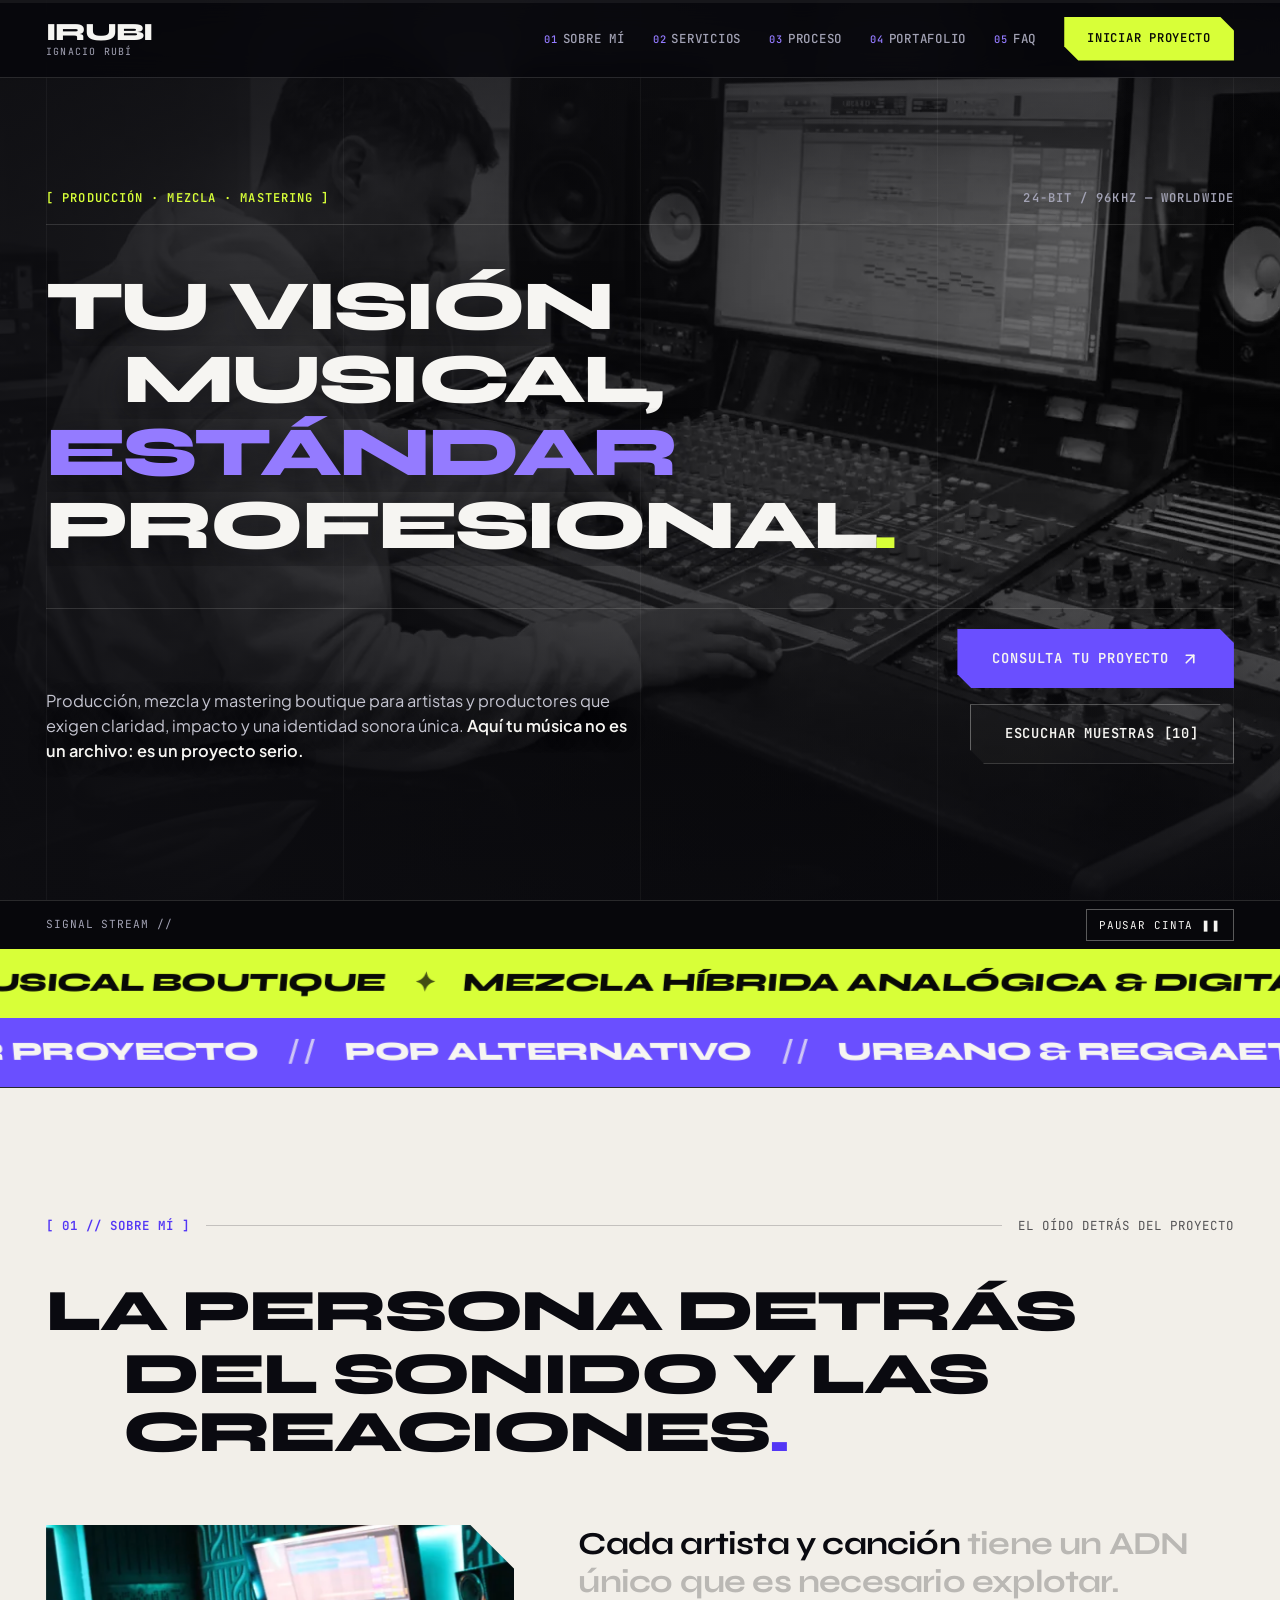
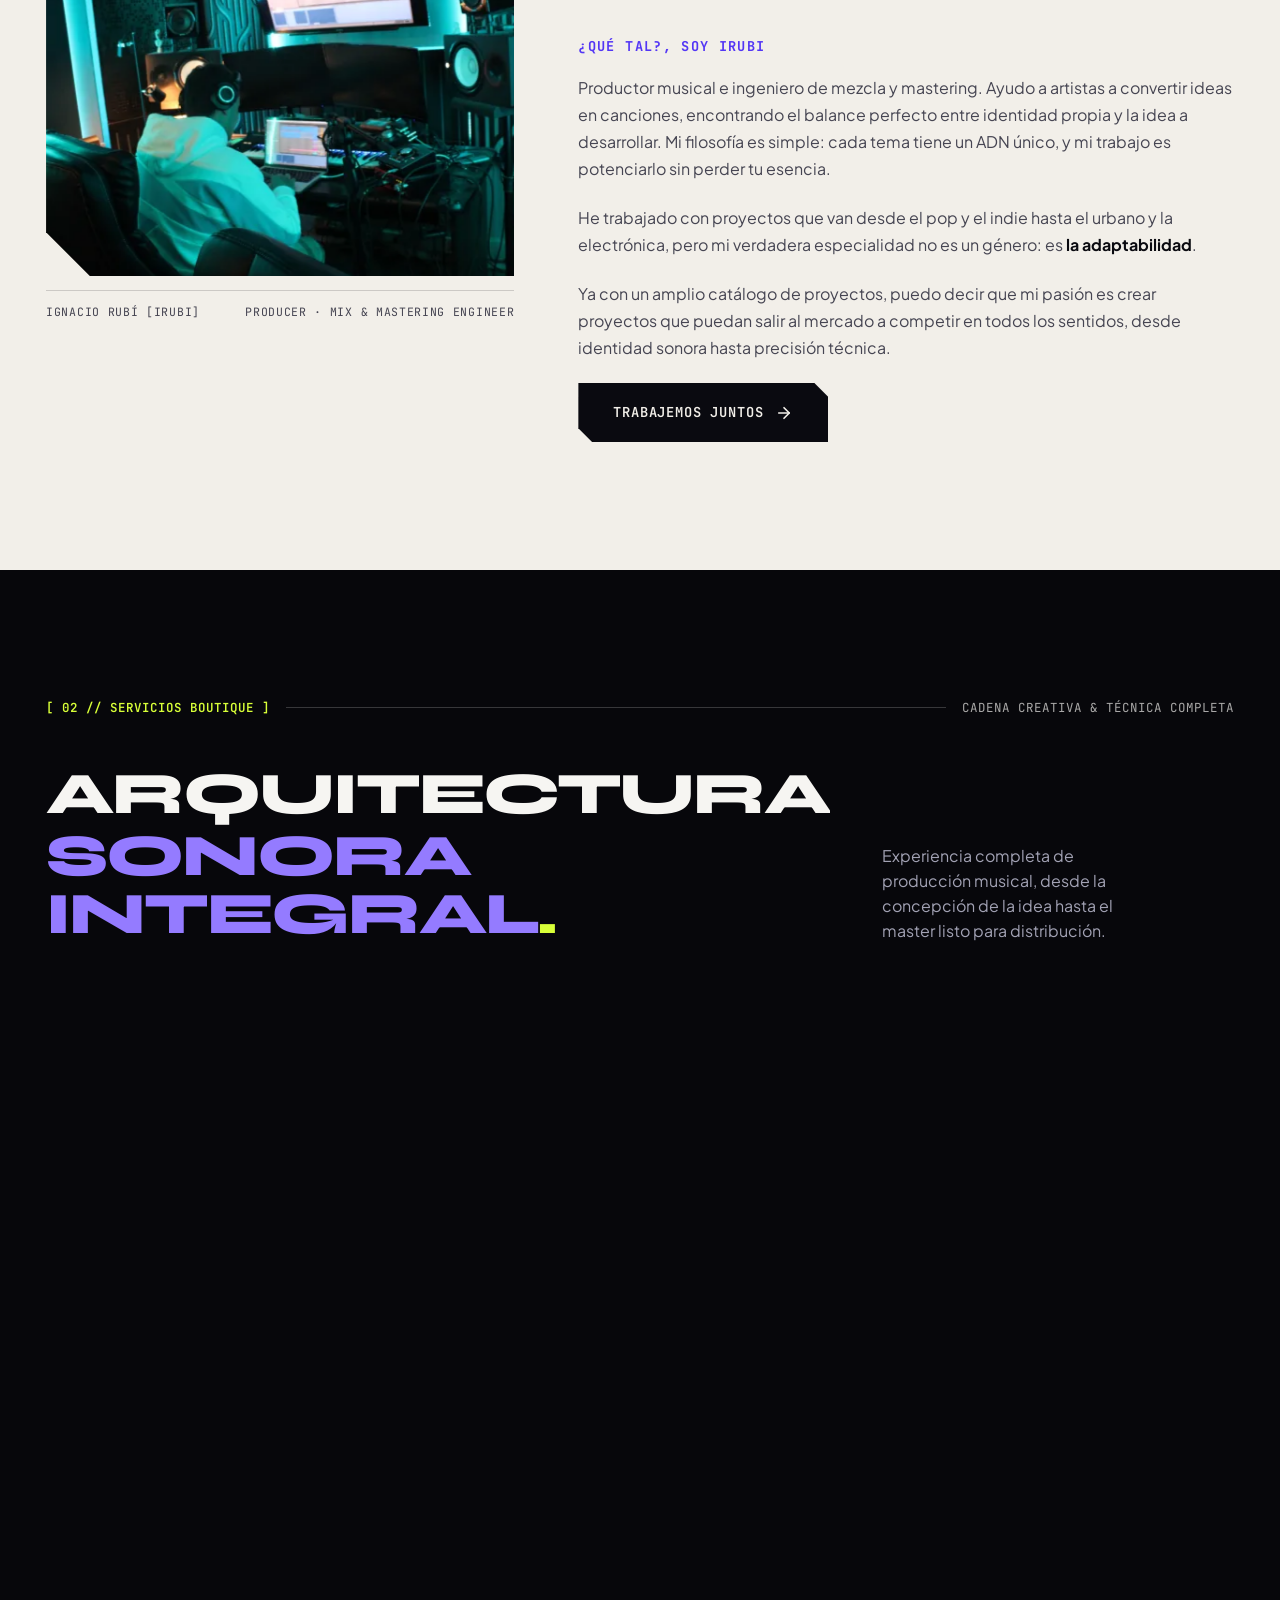
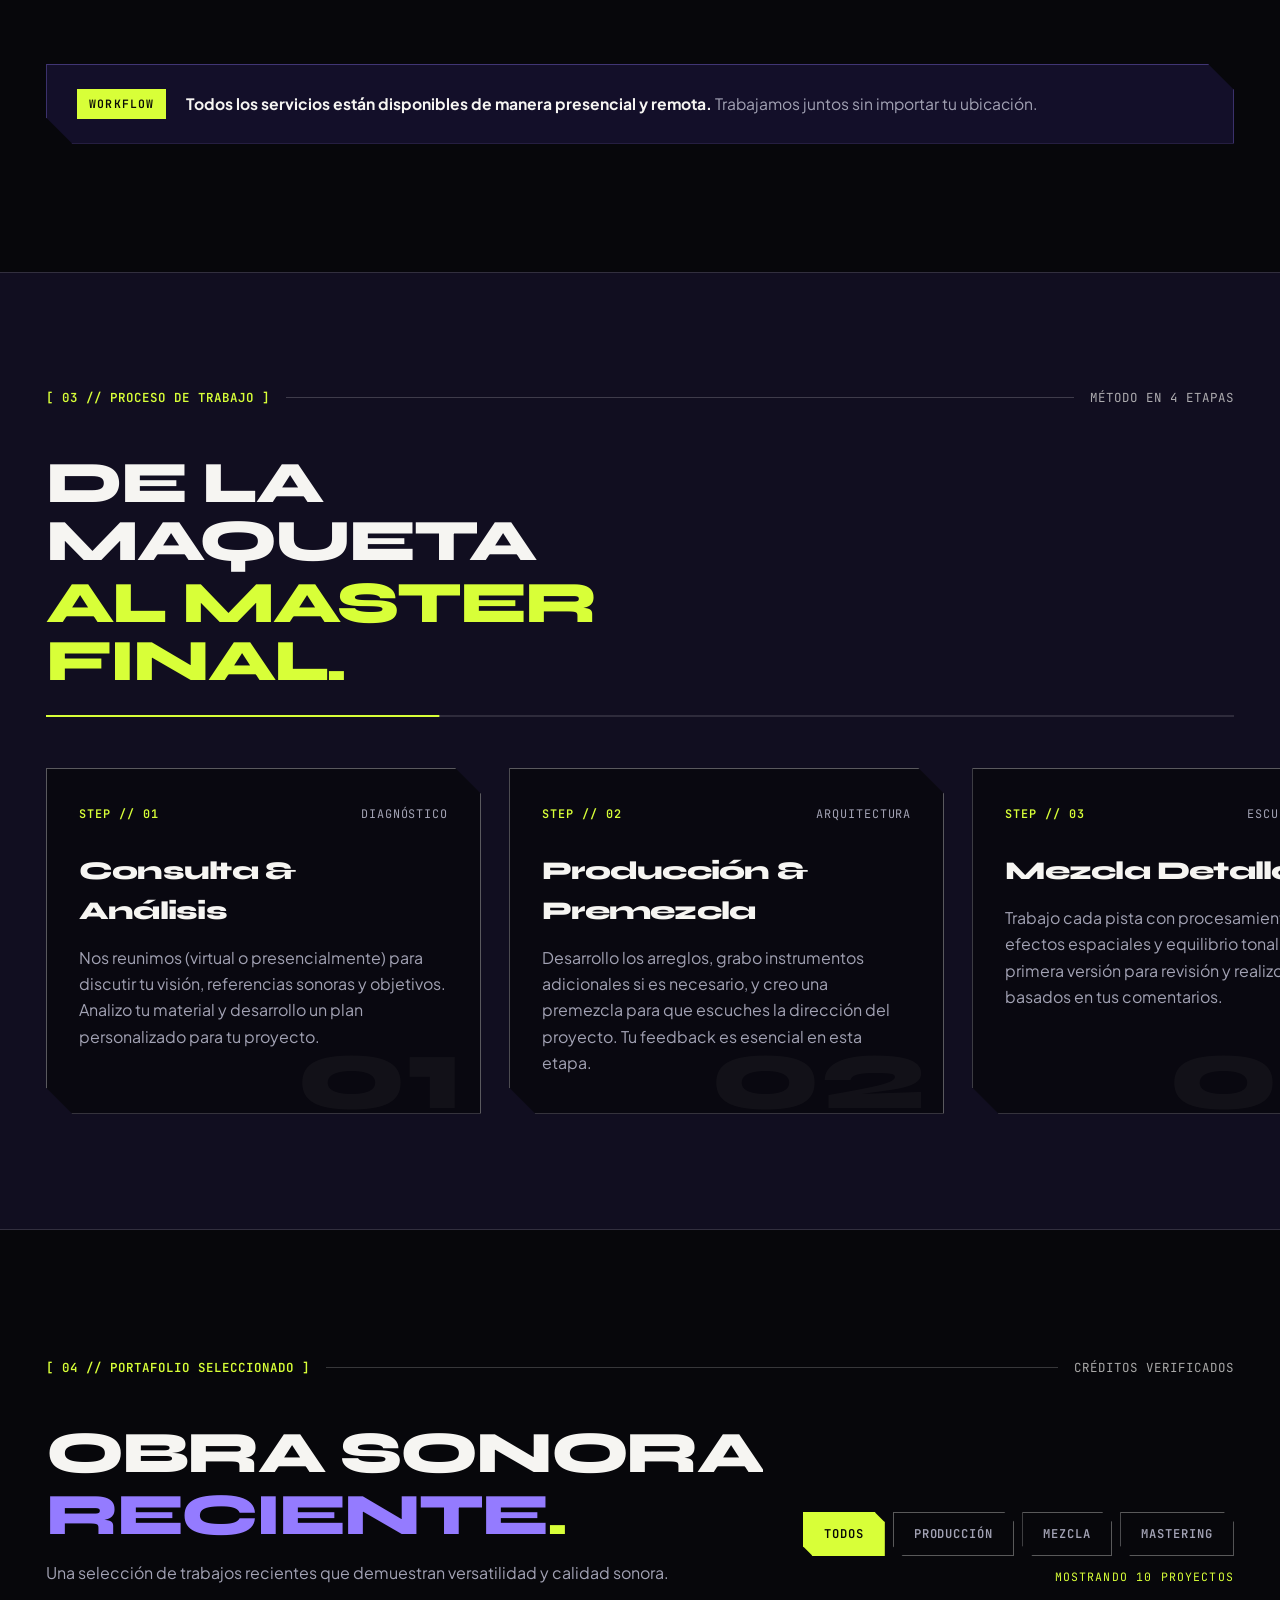
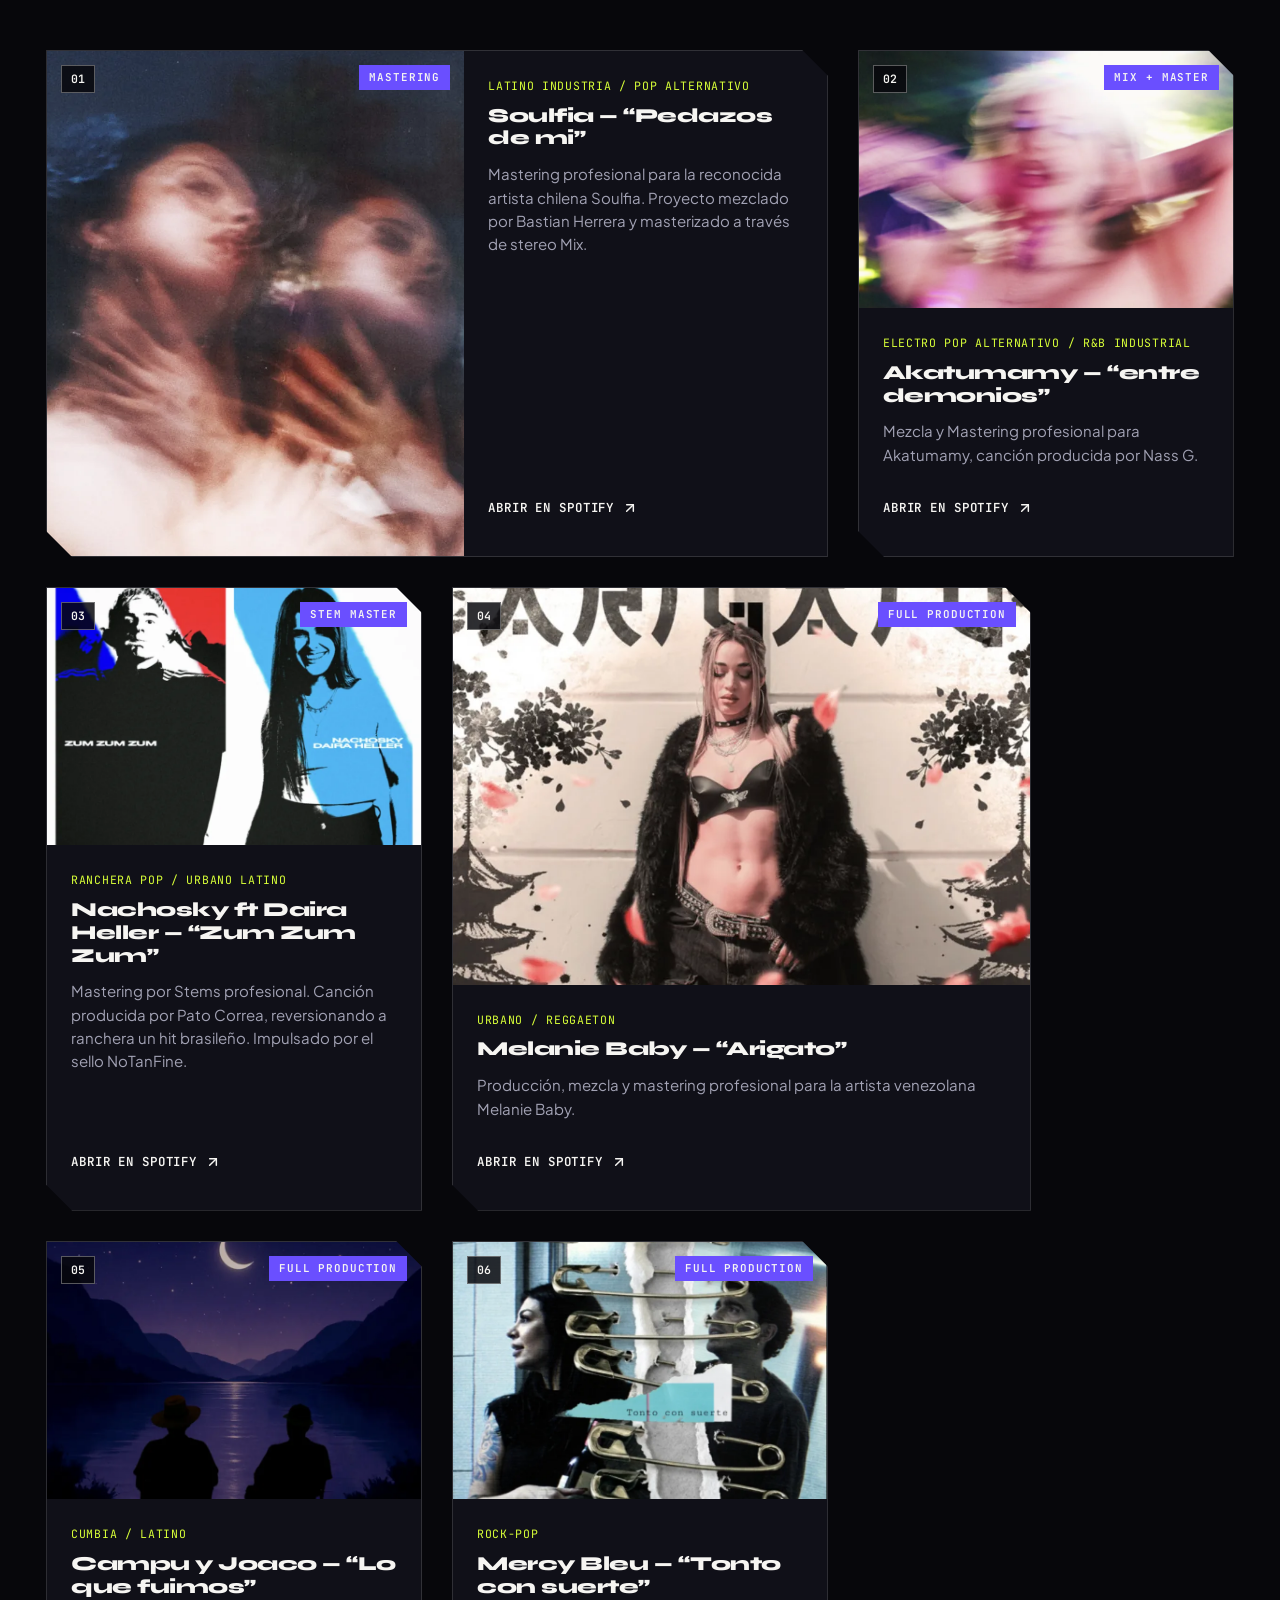
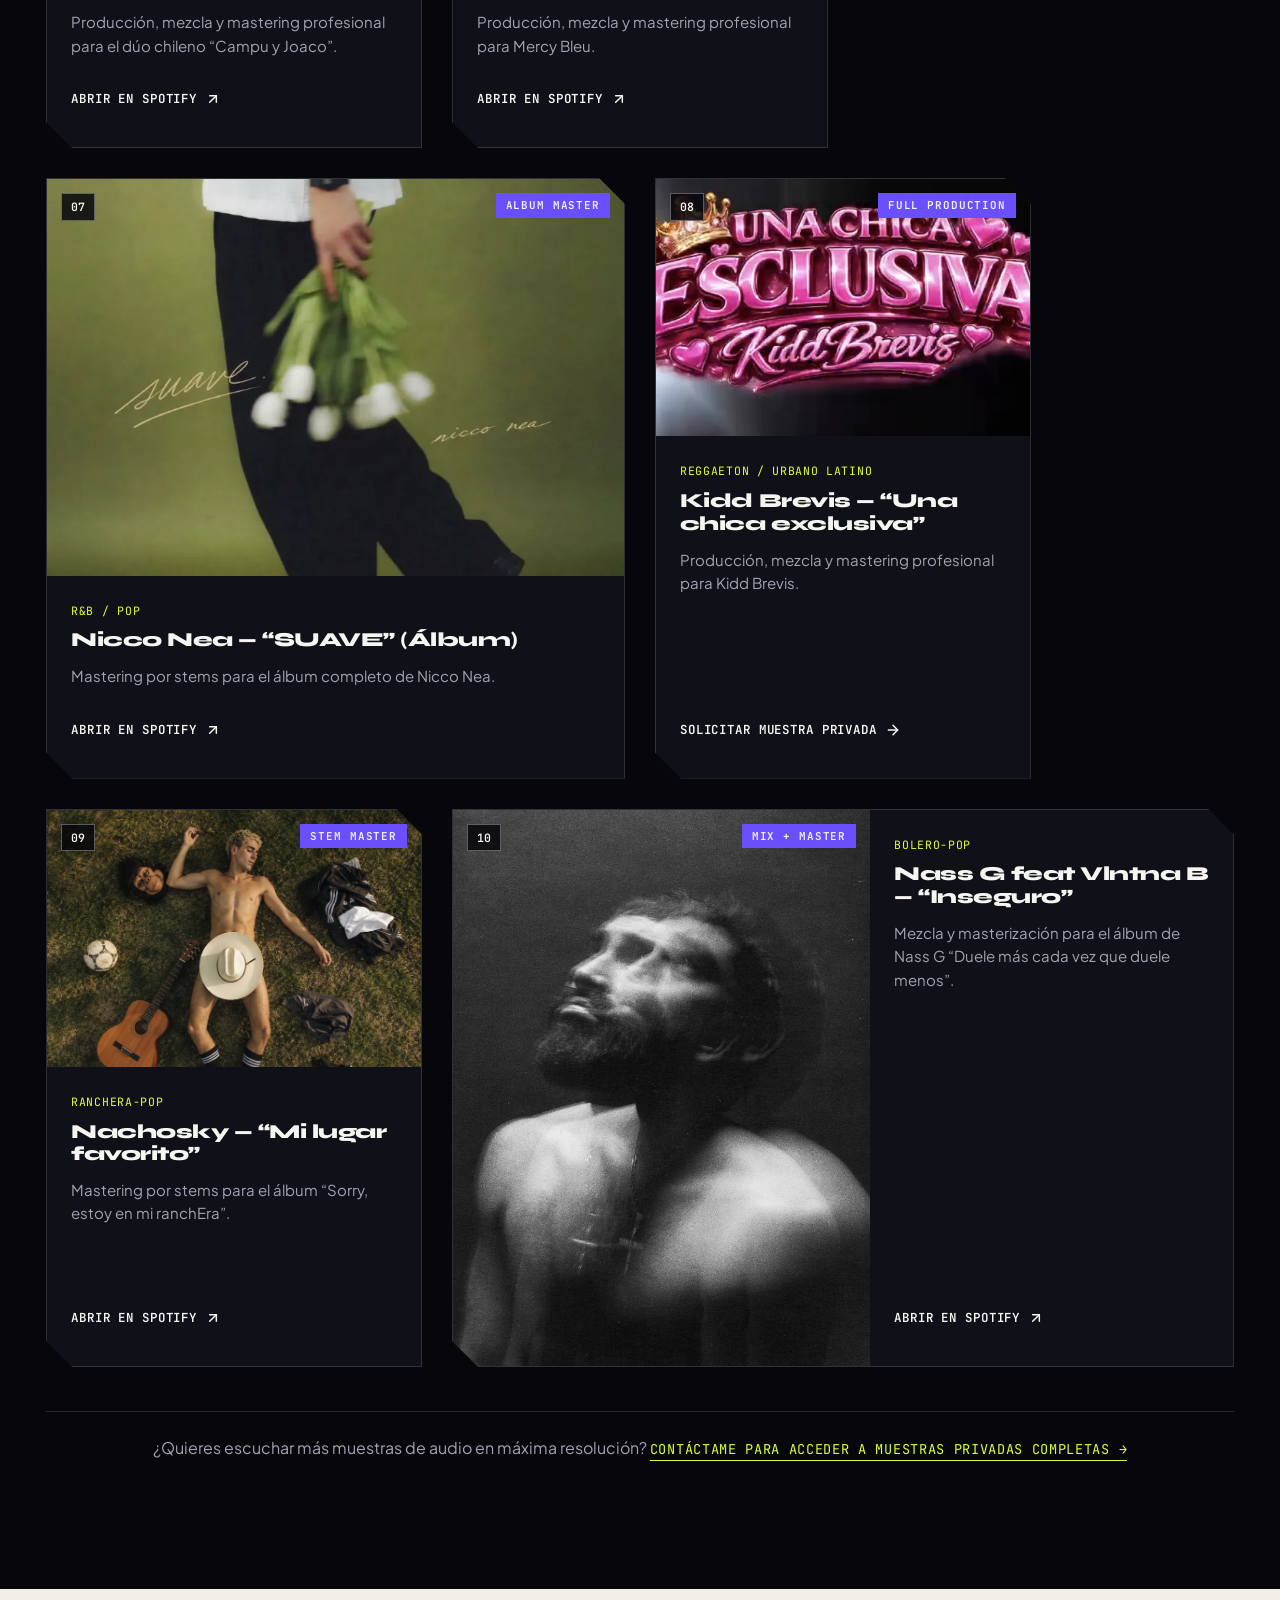
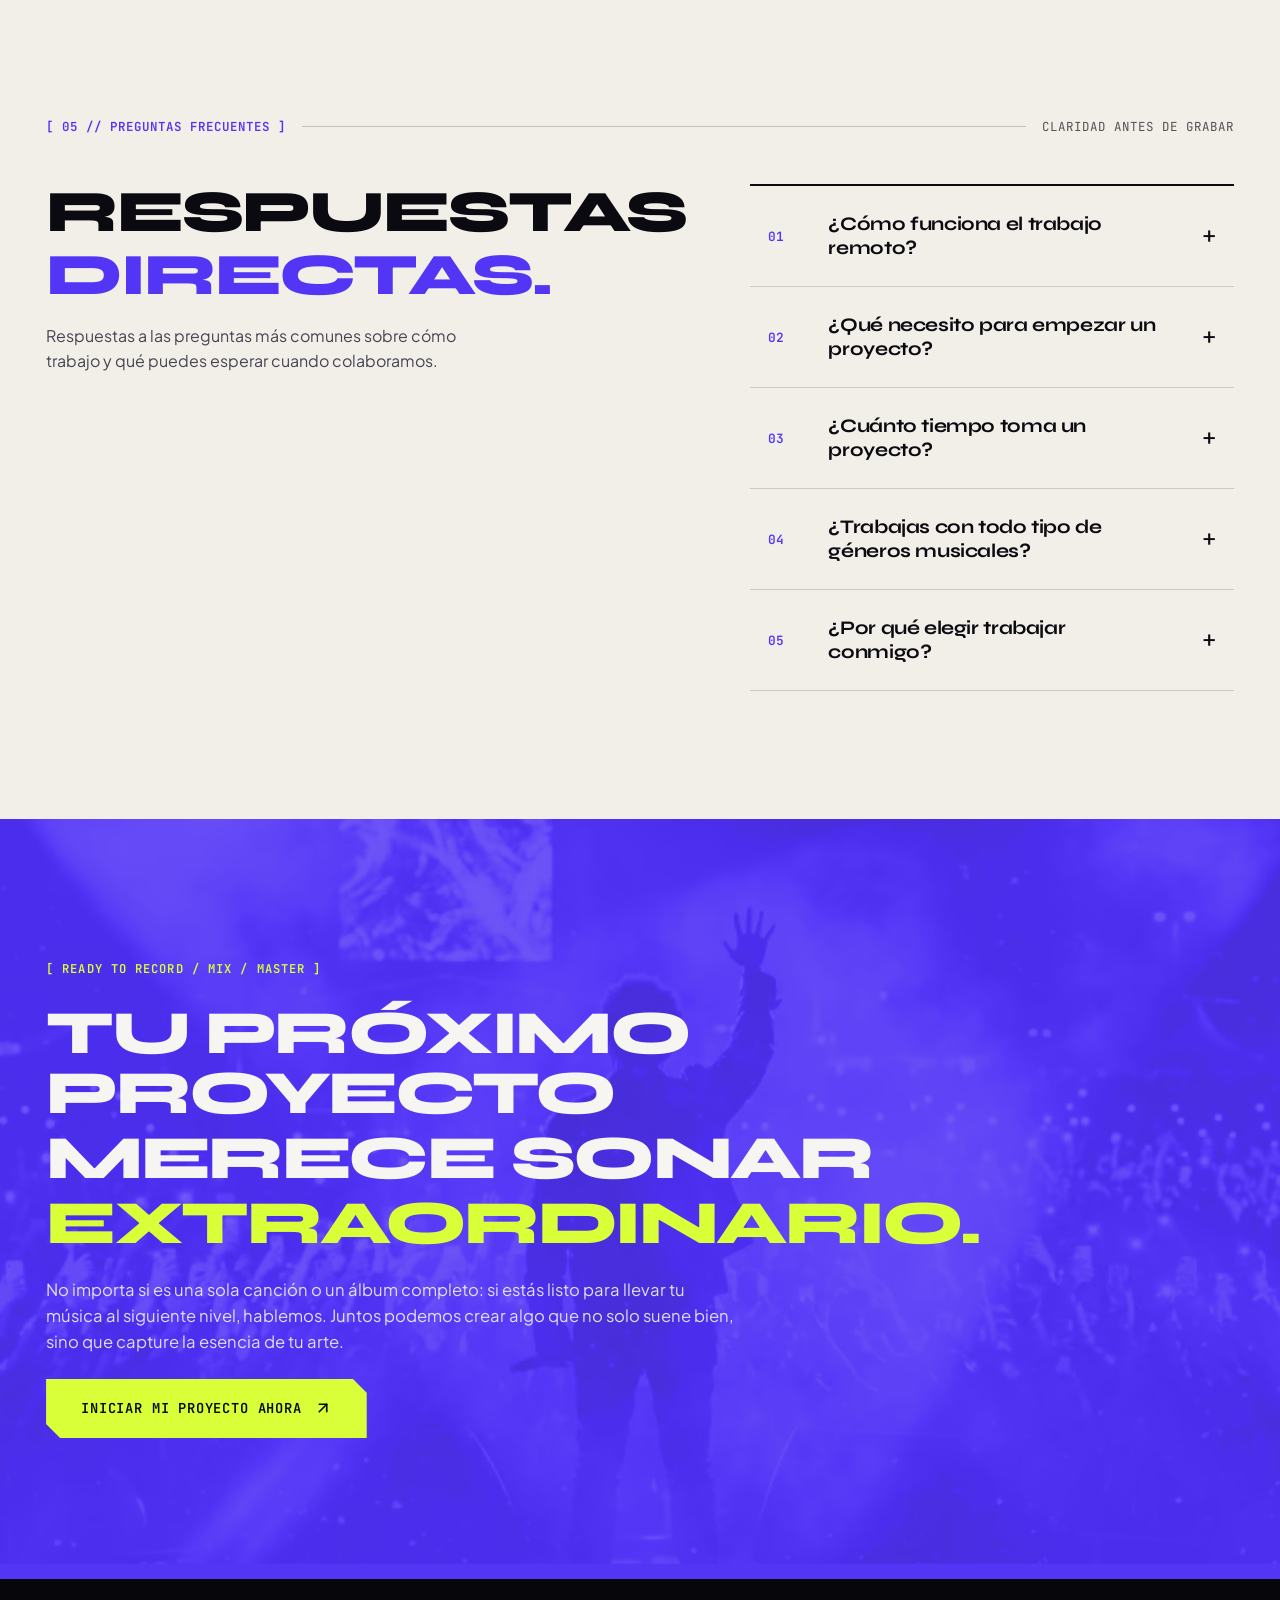
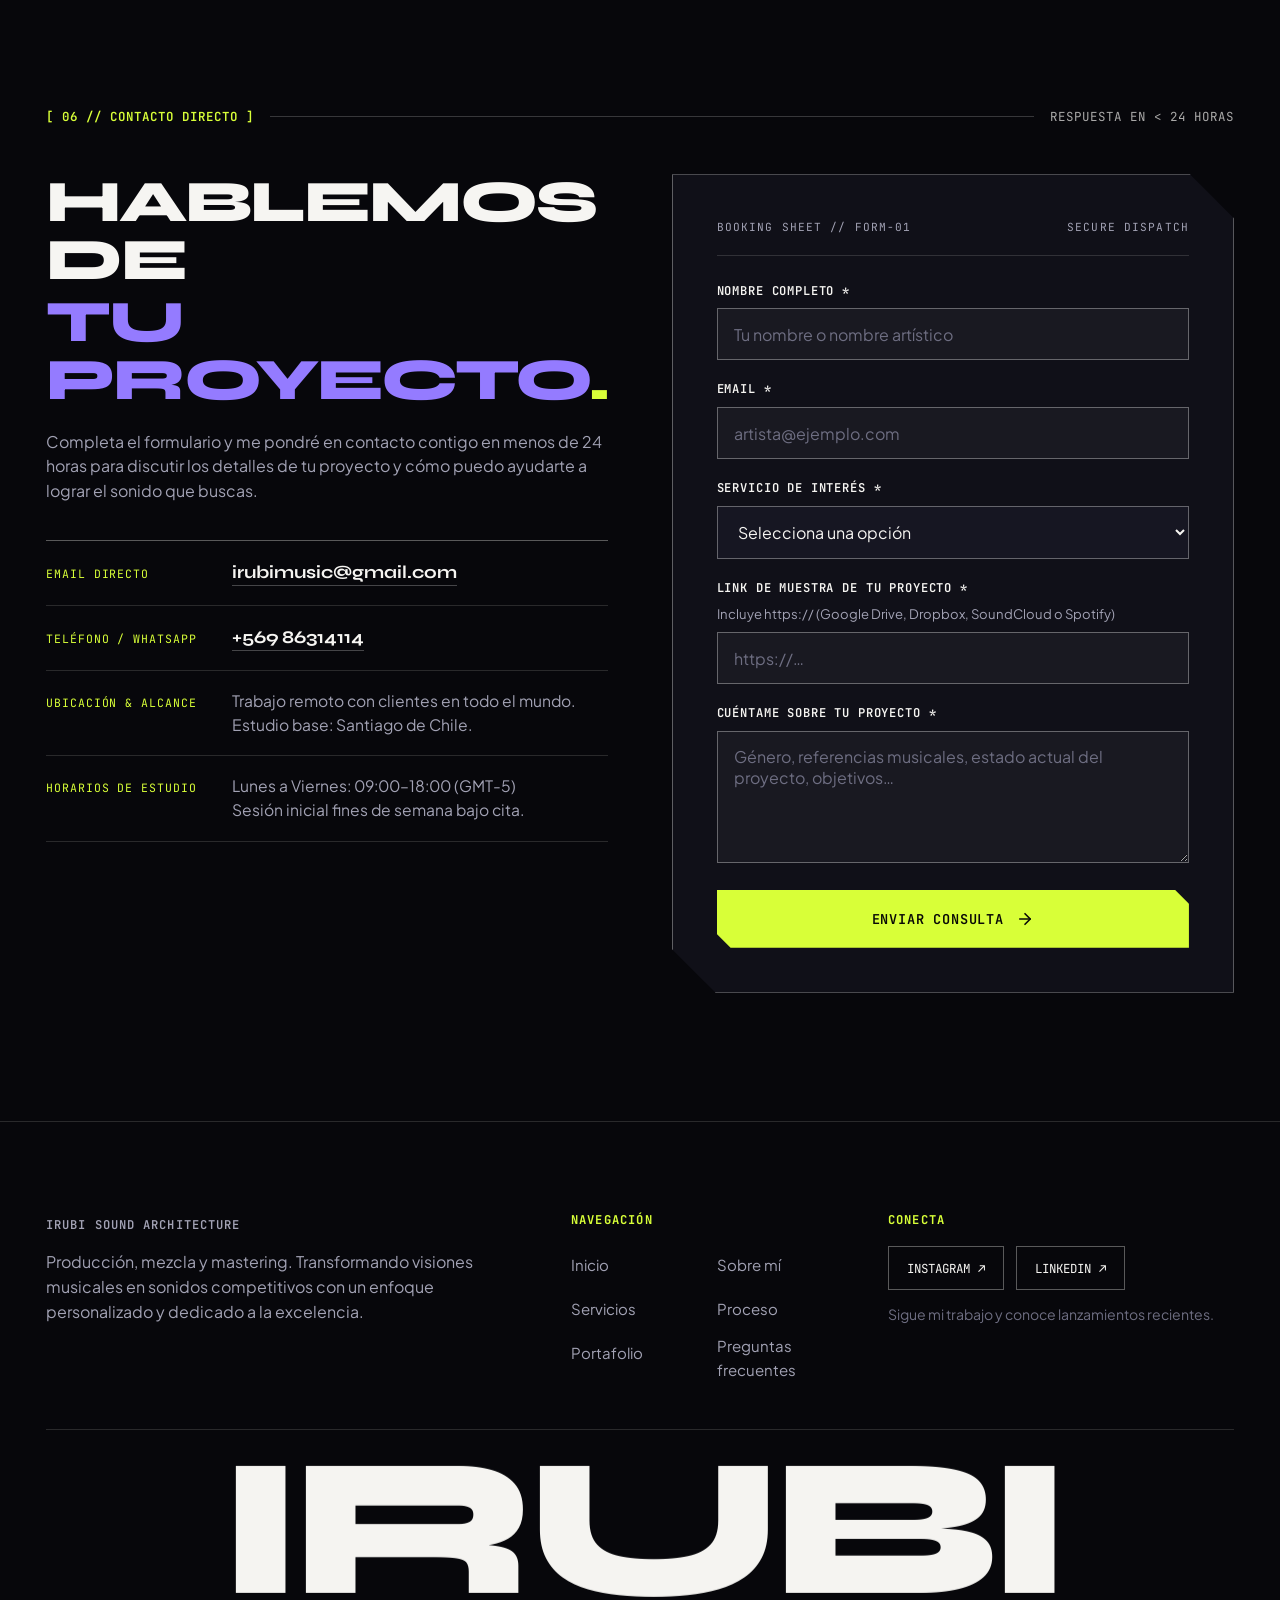
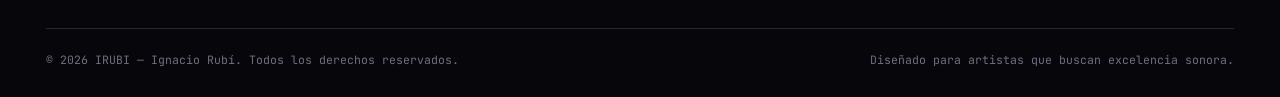
==== index.html @ d3839676 "Afinar parallax horizontal en paralelo en sección de procesos desktop" ====
<!DOCTYPE html>
<html lang="es">

<head>
    <meta charset="UTF-8">
    <meta name="viewport" content="width=device-width, initial-scale=1.0, viewport-fit=cover">
    <meta name="theme-color" content="#07070B">
    <title>IRUBI | Producción Musical, Mezcla &amp; Mastering Boutique</title>
    <meta name="description"
        content="Producción musical, mezcla y mastering boutique por Ignacio Rubí (IRUBI). Sonido competitivo, claridad e identidad sonora única para artistas y productores desde Santiago de Chile hacia el mundo.">
    <meta name="robots" content="index, follow, max-image-preview:large">

    <!-- Open Graph & Social Sharing -->
    <meta property="og:type" content="website">
    <meta property="og:locale" content="es_CL">
    <meta property="og:site_name" content="IRUBI">
    <meta property="og:title" content="IRUBI | Producción Musical, Mezcla &amp; Mastering Boutique">
    <meta property="og:description"
        content="Producción, mezcla y mastering boutique para artistas y productores que exigen claridad, impacto y una identidad sonora única.">
    <meta property="og:image" content="imagenes/IRUBIBLACK.png">
    <meta property="og:image:type" content="image/png">
    <meta property="og:image:width" content="1920">
    <meta property="og:image:height" content="1080">
    <meta property="og:image:alt" content="Logo de IRUBI — Producción musical, mezcla y mastering">
    <meta name="twitter:card" content="summary_large_image">
    <meta name="twitter:title" content="IRUBI | Producción Musical, Mezcla &amp; Mastering Boutique">
    <meta name="twitter:description"
        content="Producción, mezcla y mastering boutique para artistas y productores que exigen claridad, impacto y una identidad sonora única.">
    <meta name="twitter:image" content="imagenes/IRUBIBLACK.png">

    <script>document.documentElement.classList.add('js-ready');</script>

    <!-- Editorial Typography: Syne (Display) + Plus Jakarta Sans (Body) + JetBrains Mono (Telemetry) -->
    <link rel="preconnect" href="https://fonts.googleapis.com">
    <link rel="preconnect" href="https://fonts.gstatic.com" crossorigin>
    <link
        href="https://fonts.googleapis.com/css2?family=JetBrains+Mono:wght@400;500;600&family=Plus+Jakarta+Sans:wght@400;500;600;700&family=Syne:wght@700;800&display=swap"
        rel="stylesheet">
    <link rel="stylesheet" href="estilo.css?v=13">
    <link rel="icon" type="image/png" href="imagenes/IRUBIBLACK.png">

    <!-- Structured Data (JSON-LD) -->
    <script type="application/ld+json">
    {
        "@context": "https://schema.org",
        "@graph": [
            {
                "@type": "ProfessionalService",
                "@id": "#studio",
                "name": "IRUBI — Producción Musical y Sonido Profesional",
                "alternateName": "IRUBI",
                "description": "Producción musical, mezcla profesional y mastering boutique para artistas y productores. Trabajo remoto a nivel mundial desde Santiago de Chile.",
                "email": "irubimusic@gmail.com",
                "telephone": "+56986314114",
                "areaServed": "Worldwide",
                "address": {
                    "@type": "PostalAddress",
                    "addressLocality": "Santiago",
                    "addressCountry": "CL"
                },
                "openingHoursSpecification": [
                    {
                        "@type": "OpeningHoursSpecification",
                        "dayOfWeek": ["Monday", "Tuesday", "Wednesday", "Thursday", "Friday"],
                        "opens": "09:00",
                        "closes": "18:00"
                    }
                ],
                "founder": {
                    "@type": "Person",
                    "@id": "#ignacio-rubi",
                    "name": "Ignacio Rubí",
                    "alternateName": "IRUBI",
                    "jobTitle": "Productor musical e ingeniero de mezcla y mastering",
                    "sameAs": [
                        "https://www.instagram.com/irubimusic_/",
                        "https://www.linkedin.com/in/ignacio-rubi"
                    ]
                },
                "sameAs": [
                    "https://www.instagram.com/irubimusic_/",
                    "https://www.linkedin.com/in/ignacio-rubi"
                ]
            },
            {
                "@type": "FAQPage",
                "@id": "#faq-schema",
                "mainEntity": [
                    {
                        "@type": "Question",
                        "name": "¿Cómo funciona el trabajo remoto?",
                        "acceptedAnswer": {
                            "@type": "Answer",
                            "text": "Trabajamos mediante sesiones virtuales (Zoom, Google Meet) y comparto contigo los avances a través de una plataforma privada. Uso herramientas de colaboración en tiempo real para que puedas escuchar y comentar sobre el proyecto en cada etapa. El proceso es tan fluido como si estuvieras en el estudio."
                        }
                    },
                    {
                        "@type": "Question",
                        "name": "¿Qué necesito para empezar un proyecto?",
                        "acceptedAnswer": {
                            "@type": "Answer",
                            "text": "Para producción: ideas, referencias musicales, melodías o letras. Para mezcla/mastering: las pistas de audio (stems) en buena calidad, preferiblemente en formato WAV a 24 bits y la tasa de muestreo original. Te enviaré una guía detallada con las especificaciones técnicas antes de comenzar."
                        }
                    },
                    {
                        "@type": "Question",
                        "name": "¿Cuánto tiempo toma un proyecto?",
                        "acceptedAnswer": {
                            "@type": "Answer",
                            "text": "Depende del servicio y complejidad. Una mezcla profesional típicamente toma 5–7 días laborables (incluyendo revisiones). Un proyecto de producción completo puede tomar de 2 a 4 semanas. Al inicio establecemos un cronograma realista que se adapte a tus necesidades."
                        }
                    },
                    {
                        "@type": "Question",
                        "name": "¿Trabajas con todo tipo de géneros musicales?",
                        "acceptedAnswer": {
                            "@type": "Answer",
                            "text": "Sí, tengo experiencia en una amplia variedad de géneros: pop, rock, hip-hop, electrónica, folk, jazz y fusiones. Mi enfoque no está limitado por el género, sino por la búsqueda de la mejor versión de cada canción, respetando sus particularidades estilísticas."
                        }
                    },
                    {
                        "@type": "Question",
                        "name": "¿Por qué elegir trabajar conmigo?",
                        "acceptedAnswer": {
                            "@type": "Answer",
                            "text": "Mi enfoque es la esencia y autenticidad del artista. Siempre con la mirada puesta en lograr el mejor resultado posible, recibes una atención directa y completamente personalizada. Cada decisión técnica y creativa se toma en función de tu proyecto específico, no de un proceso estandarizado. Limito la cantidad de trabajos que acepto para asegurar que cada uno reciba el tiempo, el detalle y la dedicación que realmente merece."
                        }
                    }
                ]
            }
        ]
    }
    </script>
</head>

<body>
    <a class="skip-link" href="#main-content">Saltar al contenido principal</a>

    <!-- Top VU Scroll Progress Bar -->
    <div class="scroll-progress" aria-hidden="true">
        <div class="scroll-progress__bar" id="scrollProgressBar"></div>
    </div>

    <!-- Editorial Header -->
    <header class="site-header" id="header">
        <div class="container header-inner">
            <a href="#home" class="brand" data-magnetic="0.18">
                <span class="brand__mark">IRUBI</span>
                <span class="brand__sub">IGNACIO RUBÍ</span>
            </a>

            <!--   <div class="header-telemetry" aria-hidden="true">
                <span class="signal-dot"></span>
                <span>SCL 33°26'S — SESIONES REMOTAS ACTIVAS</span>
            </div> -->

            <button type="button" class="menu-toggle" id="mobileMenuBtn" aria-label="Abrir menú de navegación"
                aria-expanded="false" aria-controls="navMenu">
                <span class="menu-toggle__label" id="menuToggleLabel">MENÚ</span>
                <span class="menu-toggle__bars" aria-hidden="true">
                    <span></span>
                    <span></span>
                </span>
            </button>

            <nav class="site-nav" aria-label="Navegación principal">
                <ul id="navMenu">
                    <li><a href="#about"><span class="nav-idx">01</span>Sobre mí</a></li>
                    <li><a href="#services"><span class="nav-idx">02</span>Servicios</a></li>
                    <li><a href="#process"><span class="nav-idx">03</span>Proceso</a></li>
                    <li><a href="#portfolio"><span class="nav-idx">04</span>Portafolio</a></li>
                    <li><a href="#faq"><span class="nav-idx">05</span>FAQ</a></li>
                    <li class="nav-cta">
                        <a href="#contact" class="btn btn--volt btn--sm" data-magnetic="0.24">
                            <span class="btn__fill" aria-hidden="true"></span>
                            <span class="btn__text">Iniciar proyecto</span>
                        </a>
                    </li>
                </ul>
            </nav>
        </div>
    </header>
    <div class="nav-backdrop" id="navBackdrop" aria-hidden="true"></div>

    <main id="main-content" tabindex="-1">
        <!-- ==================================================================
             00 // HERO — ASYMMETRIC EDITORIAL MONOLITH (OBSIDIAN)
             ================================================================== -->
        <section class="hero theme-dark" id="home">
            <div class="hero__bg" id="heroVisualFrame" aria-hidden="true">
                <picture>
                    <source type="image/webp"
                        srcset="imagenes/opt/hero-gray-960.webp 960w, imagenes/opt/hero-gray-1920.webp 1920w"
                        sizes="100vw">
                    <img src="imagenes/opt/hero-gray-1920.jpg" alt="" width="1920" height="1072" fetchpriority="high"
                        decoding="async" class="hero__bg-img" id="heroVisualImg">
                </picture>
                <div class="hero__bg-overlay"></div>
            </div>
            <div class="hero__grid-lines" aria-hidden="true">
                <span></span><span></span><span></span><span></span>
            </div>

            <div class="container hero__layout">
                <div class="hero__meta-row">
                    <span class="eyebrow eyebrow--volt">[ PRODUCCIÓN · MEZCLA · MASTERING ]</span>
                    <span class="eyebrow eyebrow--mono">24-BIT / 96KHZ — WORLDWIDE</span>
                </div>

                <div class="hero__stage">
                    <div class="hero__headline-col">
                        <h1 class="hero__title" data-kinetic-lines>
                            <span class="k-line"><span class="k-line__inner">TU VISIÓN</span></span>
                            <span class="k-line"><span
                                    class="k-line__inner k-line__inner--indent">MUSICAL,</span></span>
                            <span class="k-line"><span
                                    class="k-line__inner k-line__inner--accent">ESTÁNDAR</span></span>
                            <span class="k-line"><span class="k-line__inner">PROFESIONAL<span
                                        class="volt-dot">.</span></span></span>
                        </h1>
                    </div>
                </div>

                <div class="hero__bottom-deck">
                    <p class="hero__lead" data-reveal-up>
                        Producción, mezcla y mastering boutique para artistas y productores que exigen claridad,
                        impacto y una identidad sonora única. <strong>Aquí tu música no es un archivo: es un proyecto
                            serio.</strong>
                    </p>

                    <div class="hero__actions" data-reveal-up>
                        <a href="#contact" class="btn btn--primary btn--lg" data-magnetic="0.28">
                            <span class="btn__fill" aria-hidden="true"></span>
                            <span class="btn__text">Consulta tu proyecto</span>
                            <svg class="btn__arrow" width="18" height="18" viewBox="0 0 24 24" fill="none"
                                stroke="currentColor" stroke-width="2.2" stroke-linecap="round" stroke-linejoin="round"
                                aria-hidden="true">
                                <path d="M7 17L17 7"></path>
                                <path d="M7 7h10v10"></path>
                            </svg>
                        </a>
                        <a href="#portfolio" class="btn btn--outline btn--lg" data-magnetic="0.22">
                            <span class="btn__fill" aria-hidden="true"></span>
                            <span class="btn__text">Escuchar muestras [10]</span>
                        </a>
                    </div>
                </div>
            </div>
        </section>

        <!-- ==================================================================
             VELOCITY-REACTIVE DUAL KINETIC MARQUEE BAND
             ================================================================== -->
        <div class="marquee-band" aria-label="Especialidades del estudio">
            <div class="marquee-band__controls">
                <span class="marquee-band__tag">SIGNAL STREAM //</span>
                <button type="button" class="marquee-pause-btn" id="marqueeToggleBtn">Pausar cinta ❚❚</button>
            </div>

            <div class="marquee-row marquee-row--volt" data-marquee-dir="1">
                <div class="marquee-track">
                    <span>PRODUCCIÓN MUSICAL BOUTIQUE</span><i aria-hidden="true">✦</i>
                    <span>MEZCLA HÍBRIDA ANALÓGICA &amp; DIGITAL</span><i aria-hidden="true">✦</i>
                    <span>MASTERING POR STEMS</span><i aria-hidden="true">✦</i>
                    <span>IDENTIDAD SONORA COMPETITIVA</span><i aria-hidden="true">✦</i>
                    <span>COLABORACIÓN REMOTA GLOBAL</span><i aria-hidden="true">✦</i>
                </div>
                <div class="marquee-track" aria-hidden="true">
                    <span>PRODUCCIÓN MUSICAL BOUTIQUE</span><i>✦</i>
                    <span>MEZCLA HÍBRIDA ANALÓGICA &amp; DIGITAL</span><i>✦</i>
                    <span>MASTERING POR STEMS</span><i>✦</i>
                    <span>IDENTIDAD SONORA COMPETITIVA</span><i>✦</i>
                    <span>COLABORACIÓN REMOTA GLOBAL</span><i>✦</i>
                </div>
            </div>

            <div class="marquee-row marquee-row--violet" data-marquee-dir="-1" aria-hidden="true">
                <div class="marquee-track">
                    <span>POP ALTERNATIVO</span><i>//</i>
                    <span>URBANO &amp; REGGAETON</span><i>//</i>
                    <span>R&amp;B INDUSTRIAL</span><i>//</i>
                    <span>ROCK-POP &amp; INDIE</span><i>//</i>
                    <span>ELECTRÓNICA &amp; FUSIÓN LATINA</span><i>//</i>
                    <span>ATENCIÓN LIMITADA POR PROYECTO</span><i>//</i>
                </div>
                <div class="marquee-track">
                    <span>POP ALTERNATIVO</span><i>//</i>
                    <span>URBANO &amp; REGGAETON</span><i>//</i>
                    <span>R&amp;B INDUSTRIAL</span><i>//</i>
                    <span>ROCK-POP &amp; INDIE</span><i>//</i>
                    <span>ELECTRÓNICA &amp; FUSIÓN LATINA</span><i>//</i>
                    <span>ATENCIÓN LIMITADA POR PROYECTO</span><i>//</i>
                </div>
            </div>
        </div>

        <!-- ==================================================================
             01 // ABOUT — HIGH-CONTRAST EDITORIAL PAPER SLAB (#F2EFE9)
             ================================================================== -->
        <section class="about theme-paper section-pad" id="about">
            <div class="container">
                <div class="section-kicker">
                    <span class="section-kicker__num">[ 01 // SOBRE MÍ ]</span>
                    <span class="section-kicker__line" aria-hidden="true"></span>
                    <span class="section-kicker__meta">EL OÍDO DETRÁS DEL PROYECTO</span>
                </div>

                <h2 class="display-heading display-heading--paper" data-kinetic-lines>
                    <span class="k-line"><span class="k-line__inner">LA PERSONA DETRÁS</span></span>
                    <span class="k-line"><span class="k-line__inner k-line__inner--indent">DEL SONIDO Y LAS
                            CREACIONES<span class="violet-dot">.</span></span></span>
                </h2>

                <div class="about__editorial-grid">
                    <div class="about__media-col">
                        <div class="about__sticky-card">
                            <div class="clip-reveal-box" data-clip-reveal>
                                <picture>
                                    <source type="image/webp"
                                        srcset="imagenes/opt/about-640.webp 640w, imagenes/opt/about-1200.webp 1200w"
                                        sizes="(max-width: 960px) 100vw, 44vw">
                                    <img src="imagenes/IMG_2353.JPG" alt="Productor musical IRUBI en estudio"
                                        class="about__photo" width="1200" height="800" loading="lazy" decoding="async"
                                        data-parallax-img>
                                </picture>
                            </div>
                            <div class="about__caption">
                                <span>IGNACIO RUBÍ [IRUBI]</span>
                                <span>PRODUCER · MIX &amp; MASTERING ENGINEER</span>
                            </div>
                        </div>
                    </div>

                    <div class="about__copy-col">
                        <p class="about__manifesto" data-scrub-words>
                            Cada artista y canción tiene un ADN único que es necesario explotar.
                        </p>

                        <div class="about__prose" data-reveal-up>
                            <h3 class="about__subhead">¿Qué tal?, soy IRUBI</h3>
                            <p>Productor musical e ingeniero de mezcla y mastering. Ayudo a artistas a convertir ideas
                                en canciones, encontrando el balance perfecto entre identidad propia y la idea a
                                desarrollar. Mi filosofía
                                es simple: cada tema tiene un ADN único, y mi trabajo es potenciarlo sin perder tu
                                esencia.</p>

                            <details class="about__more" id="aboutMore" open>
                                <summary class="about__more-toggle">
                                    <span class="about__more-label about__more-label--closed">Leer más sobre mí</span>
                                    <span class="about__more-label about__more-label--open">Mostrar menos</span>
                                    <span class="about__more-icon" aria-hidden="true">+</span>
                                </summary>
                                <div class="about__more-body">
                                    <p>He trabajado con proyectos que van desde el pop y el indie hasta el urbano y la
                                        electrónica, pero mi verdadera especialidad no es un género: es <strong>la
                                            adaptabilidad</strong>.</p>

                                    <p>Ya con un amplio catálogo de proyectos, puedo decir que mi pasión es crear
                                        proyectos que puedan salir al mercado a competir en todos los sentidos,
                                        desde identidad sonora hasta precisión técnica.</p>
                                </div>
                            </details>
                        </div>

                        <!--    <div class="about__metrics" data-reveal-up>
                            <div class="metric-cell">
                                <span class="metric-cell__val">100%</span>
                                <span class="metric-cell__lbl">Dedicación boutique con cupos mensuales limitados</span>
                            </div>
                            <div class="metric-cell">
                                <span class="metric-cell__val">3 REV</span>
                                <span class="metric-cell__lbl">Revisiones detalladas incluidas en mezcla</span>
                            </div>
                            <div class="metric-cell">
                                <span class="metric-cell__val">GLOBAL</span>
                                <span class="metric-cell__lbl">Sesiones remotas en tiempo real desde Chile</span>
                            </div>
                        </div> -->

                        <div class="about__cta-wrap" data-reveal-up>
                            <a href="#contact" class="btn btn--ink btn--lg" data-magnetic="0.24">
                                <span class="btn__fill" aria-hidden="true"></span>
                                <span class="btn__text">Trabajemos juntos</span>
                                <svg class="btn__arrow" width="18" height="18" viewBox="0 0 24 24" fill="none"
                                    stroke="currentColor" stroke-width="2.2" stroke-linecap="round"
                                    stroke-linejoin="round" aria-hidden="true">
                                    <path d="M5 12h14"></path>
                                    <path d="m12 5 7 7-7 7"></path>
                                </svg>
                            </a>
                        </div>
                    </div>
                </div>
            </div>
        </section>

        <!-- ==================================================================
             02 // SERVICES — EDITORIAL CARD GRID (OBSIDIAN)
             ================================================================== -->
        <section class="services theme-dark section-pad" id="services">
            <div class="container">
                <div class="section-kicker">
                    <span class="section-kicker__num">[ 02 // SERVICIOS BOUTIQUE ]</span>
                    <span class="section-kicker__line" aria-hidden="true"></span>
                    <span class="section-kicker__meta">CADENA CREATIVA &amp; TÉCNICA COMPLETA</span>
                </div>

                <div class="services__header-split">
                    <h2 class="display-heading" data-kinetic-lines>
                        <span class="k-line"><span class="k-line__inner">ARQUITECTURA</span></span>
                        <span class="k-line"><span class="k-line__inner k-line__inner--accent">SONORA INTEGRAL<span
                                    class="volt-dot">.</span></span></span>
                    </h2>
                    <p class="services__intro" data-reveal-up>
                        Experiencia completa de producción musical, desde la concepción de la idea hasta el
                        master listo para distribución.
                    </p>
                </div>

                <div class="services__grid" data-mobile-carousel="services"
                    data-carousel-label="Servicios de producción musical, mezcla y mastering">
                    <div class="mobile-carousel-head">
                        <span class="mobile-carousel-hint" aria-hidden="true">DESLIZA →</span>
                        <div class="mobile-carousel-controls">
                            <button type="button" class="mobile-carousel-btn" data-direction="previous"
                                aria-label="Servicio anterior">
                                <span aria-hidden="true">←</span>
                            </button>
                            <button type="button" class="mobile-carousel-btn" data-direction="next"
                                aria-label="Siguiente servicio">
                                <span aria-hidden="true">→</span>
                            </button>
                        </div>
                    </div>

                    <div class="services__chapters" id="servicesTrack" data-carousel-track>
                        <article class="service-chapter" data-service-step="0" data-service-num="01"
                            data-mode="CH.01 — DIRECCIÓN &amp; ARREGLOS" data-slide-label="1 de 3"
                            data-marker-name="Ir al servicio 1: Producción Musical">
                            <div class="service-chapter__head">
                                <span class="service-chapter__idx">01</span>
                                <span class="service-chapter__tag">CREACIÓN &amp; IDENTIDAD</span>
                            </div>
                            <h3>Producción Musical</h3>
                            <p>Desarrollo de arreglos, composición de instrumentales, programación, grabación de
                                instrumentos en vivo y dirección creativa. Transformamos tu idea en una canción completa
                                con identidad sonora única.</p>
                            <ul class="service-chapter__list">
                                <li>Producción desde cero o sobre tus ideas</li>
                                <li>Arreglos y orquestación</li>
                                <li>Composición de instrumentales</li>
                                <li>Grabación de voces e instrumentos</li>
                            </ul>
                        </article>

                        <article class="service-chapter" data-service-step="1" data-service-num="02"
                            data-mode="CH.02 — BALANCE HÍBRIDO &amp; ESPACIO" data-slide-label="2 de 3"
                            data-marker-name="Ir al servicio 2: Mezcla Profesional">
                            <div class="service-chapter__head">
                                <span class="service-chapter__idx">02</span>
                                <span class="service-chapter__tag">PROFUNDIDAD &amp; DEFINICIÓN</span>
                            </div>
                            <h3>Mezcla Profesional</h3>
                            <p>Balance, equilibrio y claridad. Cada elemento encuentra su espacio en el espectro sonoro.
                                Trabajo con técnicas analógicas y digitales para lograr mezclas con profundidad, calidez
                                y definición.</p>
                            <ul class="service-chapter__list">
                                <li>Balance y equilibrio de pistas</li>
                                <li>Procesamiento dinámico y efectos</li>
                                <li>Automatización detallada</li>
                                <li>Hasta 3 revisiones incluidas</li>
                            </ul>
                        </article>

                        <article class="service-chapter" data-service-step="2" data-service-num="03"
                            data-mode="CH.03 — IMPACTO &amp; DISTRIBUCIÓN GLOBAL" data-slide-label="3 de 3"
                            data-marker-name="Ir al servicio 3: Mastering Profesional">
                            <div class="service-chapter__head">
                                <span class="service-chapter__idx">03</span>
                                <span class="service-chapter__tag">TRADUCCIÓN &amp; POTENCIA</span>
                            </div>
                            <h3>Mastering Profesional</h3>
                            <p>La etapa final que prepara tu música para el mundo. Optimización para todas las
                                plataformas (Spotify, Apple Music, Vinilo, etc.), maximizando el impacto sonoro mientras
                                se preserva la dinámica y la intención artística.</p>
                            <ul class="service-chapter__list">
                                <li>Optimización para streaming</li>
                                <li>Corrección de frecuencias y dinámica</li>
                                <li>Secuenciación de álbumes</li>
                                <li>Formatos para todas las plataformas</li>
                            </ul>
                        </article>
                    </div>

                    <p class="visually-hidden" role="status" aria-live="polite" data-carousel-status></p>
                    <nav class="mobile-carousel-markers" aria-label="Seleccionar servicio" data-carousel-markers></nav>
                </div>

                <div class="remote-banner" data-reveal-up>
                    <span class="remote-banner__badge">WORKFLOW</span>
                    <p><strong>Todos los servicios están disponibles de manera presencial y remota.</strong> Trabajamos
                        juntos sin importar tu ubicación.</p>
                </div>
            </div>
        </section>

        <!-- ==================================================================
             03 // PROCESS — SCROLL-DRIVEN HORIZONTAL SIGNAL CHAIN
             ================================================================== -->
        <section class="process theme-indigo" id="process">
            <div class="process__pin-wrap" id="processPinWrap" data-mobile-carousel="process"
                data-carousel-label="Proceso de trabajo en 4 etapas">
                <div class="container process__top">
                    <div class="section-kicker">
                        <span class="section-kicker__num">[ 03 // PROCESO DE TRABAJO ]</span>
                        <span class="section-kicker__line" aria-hidden="true"></span>
                        <span class="section-kicker__meta">MÉTODO EN 4 ETAPAS</span>
                    </div>

                    <div class="process__heading-row">
                        <h2 class="display-heading" data-kinetic-lines>
                            <span class="k-line"><span class="k-line__inner">DE LA MAQUETA</span></span>
                            <span class="k-line"><span class="k-line__inner k-line__inner--volt">AL MASTER FINAL<span
                                        class="volt-dot">.</span></span></span>
                        </h2>
                        <!--      <p class="process__intro">
                            Cada proyecto sigue un método estructurado que garantiza resultados excepcionales mientras
                            mantiene una comunicación clara y constante contigo.
                        </p> -->
                    </div>

                    <div class="process__progress-rail" aria-hidden="true">
                        <div class="process__progress-fill" id="processProgressFill"></div>
                    </div>

                    <div class="mobile-carousel-head mobile-carousel-head--process">
                        <span class="mobile-carousel-hint" aria-hidden="true">DESLIZA →</span>
                        <div class="mobile-carousel-controls">
                            <button type="button" class="mobile-carousel-btn" data-direction="previous"
                                aria-label="Etapa anterior">
                                <span aria-hidden="true">←</span>
                            </button>
                            <button type="button" class="mobile-carousel-btn" data-direction="next"
                                aria-label="Siguiente etapa">
                                <span aria-hidden="true">→</span>
                            </button>
                        </div>
                    </div>
                </div>

                <div class="process__viewport">
                    <ol class="process__track" id="processTrack" data-carousel-track>
                        <li class="process-card" data-slide-label="1 de 4"
                            data-marker-name="Ir a la etapa 1: Consulta y Análisis">
                            <div class="process-card__top">
                                <span class="process-card__step">STEP // 01</span>
                                <span class="process-card__phase">DIAGNÓSTICO</span>
                            </div>
                            <h3>Consulta &amp; Análisis</h3>
                            <p>Nos reunimos (virtual o presencialmente) para discutir tu visión, referencias sonoras y
                                objetivos. Analizo tu material y desarrollo un plan personalizado para tu proyecto.</p>
                            <span class="process-card__ghost" aria-hidden="true">01</span>
                        </li>

                        <li class="process-card" data-slide-label="2 de 4"
                            data-marker-name="Ir a la etapa 2: Producción y Premezcla">
                            <div class="process-card__top">
                                <span class="process-card__step">STEP // 02</span>
                                <span class="process-card__phase">ARQUITECTURA</span>
                            </div>
                            <h3>Producción &amp; Premezcla</h3>
                            <p>Desarrollo los arreglos, grabo instrumentos adicionales si es necesario, y creo una
                                premezcla para que escuches la dirección del proyecto. Tu feedback es esencial en esta
                                etapa.</p>
                            <span class="process-card__ghost" aria-hidden="true">02</span>
                        </li>

                        <li class="process-card" data-slide-label="3 de 4"
                            data-marker-name="Ir a la etapa 3: Mezcla Detallada">
                            <div class="process-card__top">
                                <span class="process-card__step">STEP // 03</span>
                                <span class="process-card__phase">ESCULTURA SONORA</span>
                            </div>
                            <h3>Mezcla Detallada</h3>
                            <p>Trabajo cada pista con procesamiento dinámico, efectos espaciales y equilibrio tonal.
                                Envío una primera versión para revisión y realizo ajustes basados en tus comentarios.
                            </p>
                            <span class="process-card__ghost" aria-hidden="true">03</span>
                        </li>

                        <li class="process-card" data-slide-label="4 de 4"
                            data-marker-name="Ir a la etapa 4: Mastering y Entrega">
                            <div class="process-card__top">
                                <span class="process-card__step">STEP // 04</span>
                                <span class="process-card__phase">LANZAMIENTO</span>
                            </div>
                            <h3>Mastering &amp; Entrega</h3>
                            <p>Una vez aprobada la mezcla, aplico el mastering final para optimizar el sonido en todas
                                las plataformas. Te entrego los archivos listos para distribución y una guía de
                                lanzamiento.</p>
                            <span class="process-card__ghost" aria-hidden="true">04</span>
                        </li>
                    </ol>

                    <p class="visually-hidden" role="status" aria-live="polite" data-carousel-status></p>
                    <div class="container">
                        <nav class="mobile-carousel-markers" aria-label="Seleccionar etapa del proceso"
                            data-carousel-markers></nav>
                    </div>
                </div>
            </div>
        </section>

        <!-- ==================================================================
             04 // PORTFOLIO — ASYMMETRIC EDITORIAL VAULT & DRAMATIC HOVERS
             ================================================================== -->
        <section class="portfolio theme-dark section-pad" id="portfolio">
            <div class="container">
                <div class="section-kicker">
                    <span class="section-kicker__num">[ 04 // PORTAFOLIO SELECCIONADO ]</span>
                    <span class="section-kicker__line" aria-hidden="true"></span>
                    <span class="section-kicker__meta">CRÉDITOS VERIFICADOS</span>
                </div>

                <div class="portfolio__header">
                    <div>
                        <h2 class="display-heading" data-kinetic-lines>
                            <span class="k-line"><span class="k-line__inner">OBRA SONORA</span></span>
                            <span class="k-line"><span class="k-line__inner k-line__inner--accent">RECIENTE<span
                                        class="volt-dot">.</span></span></span>
                        </h2>
                        <p class="portfolio__sub">Una selección de trabajos recientes que demuestran versatilidad y
                            calidad sonora.</p>
                    </div>

                    <div class="portfolio__controls">
                        <div class="portfolio-filter" role="group" aria-label="Filtrar portafolio por servicio">
                            <button type="button" class="filter-btn active" data-filter="all"
                                aria-pressed="true">Todos</button>
                            <button type="button" class="filter-btn" data-filter="production"
                                aria-pressed="false">Producción</button>
                            <button type="button" class="filter-btn" data-filter="mixing"
                                aria-pressed="false">Mezcla</button>
                            <button type="button" class="filter-btn" data-filter="mastering"
                                aria-pressed="false">Mastering</button>
                        </div>
                        <p id="portfolioStatus" class="portfolio-status" role="status" aria-live="polite">MOSTRANDO 10
                            PROYECTOS</p>
                    </div>
                </div>

                <div class="portfolio-grid" id="portfolioGrid">
                    <!-- 01 -->
                    <article class="release-card release-card--featured" data-category="mastering">
                        <div class="release-card__media">
                            <span class="release-card__num" aria-hidden="true">01</span>
                            <span class="release-card__role">MASTERING</span>
                            <picture>
                                <source type="image/webp" srcset="imagenes/opt/soulfia-800.webp">
                                <img src="imagenes/soulfia.png" alt="Portada de Soulfia — Pedazos de mi"
                                    class="release-card__img" width="800" height="799" loading="lazy" decoding="async">
                            </picture>
                        </div>
                        <div class="release-card__body">
                            <p class="release-card__genre">Latino Industria / Pop Alternativo</p>
                            <h3>Soulfia — “Pedazos de mi”</h3>
                            <p class="release-card__desc">Mastering profesional para la reconocida artista chilena
                                Soulfia. Proyecto mezclado por Bastian Herrera y masterizado a través de stereo Mix.</p>
                            <a href="https://open.spotify.com/intl-es/track/01cNcGxFxAmGZbS6jYTlip?si=2b2996223e7d430a"
                                target="_blank" rel="noopener noreferrer" class="release-card__cta">
                                <span>Abrir en Spotify</span>
                                <svg width="16" height="16" viewBox="0 0 24 24" fill="none" stroke="currentColor"
                                    stroke-width="2.2" stroke-linecap="round" stroke-linejoin="round"
                                    aria-hidden="true">
                                    <path d="M7 17L17 7"></path>
                                    <path d="M7 7h10v10"></path>
                                </svg>
                            </a>
                        </div>
                    </article>

                    <!-- 02 -->
                    <article class="release-card" data-category="mixing mastering">
                        <div class="release-card__media">
                            <span class="release-card__num" aria-hidden="true">02</span>
                            <span class="release-card__role">MIX + MASTER</span>
                            <picture>
                                <source type="image/webp" srcset="imagenes/opt/akatumamy-800.webp">
                                <img src="imagenes/akatumamy.png" alt="Portada de Akatumamy — entre demonios"
                                    class="release-card__img" width="800" height="801" loading="lazy" decoding="async">
                            </picture>
                        </div>
                        <div class="release-card__body">
                            <p class="release-card__genre">Electro Pop Alternativo / R&amp;B Industrial</p>
                            <h3>Akatumamy — “entre demonios”</h3>
                            <p class="release-card__desc">Mezcla y Mastering profesional para Akatumamy, canción
                                producida por Nass G.</p>
                            <a href="https://open.spotify.com/intl-es/track/7xbXhlF5I6yP82rY7y4Gdy?si=df1f55a13fc141d1"
                                target="_blank" rel="noopener noreferrer" class="release-card__cta">
                                <span>Abrir en Spotify</span>
                                <svg width="16" height="16" viewBox="0 0 24 24" fill="none" stroke="currentColor"
                                    stroke-width="2.2" stroke-linecap="round" stroke-linejoin="round"
                                    aria-hidden="true">
                                    <path d="M7 17L17 7"></path>
                                    <path d="M7 7h10v10"></path>
                                </svg>
                            </a>
                        </div>
                    </article>

                    <!-- 03 -->
                    <article class="release-card" data-category="mastering">
                        <div class="release-card__media">
                            <span class="release-card__num" aria-hidden="true">03</span>
                            <span class="release-card__role">STEM MASTER</span>
                            <picture>
                                <source type="image/webp" srcset="imagenes/opt/zumzumzum-800.webp">
                                <img src="imagenes/zumzumzum.png"
                                    alt="Portada de Nachosky ft Daira Heller — Zum Zum Zum" class="release-card__img"
                                    width="800" height="803" loading="lazy" decoding="async">
                            </picture>
                        </div>
                        <div class="release-card__body">
                            <p class="release-card__genre">Ranchera Pop / Urbano Latino</p>
                            <h3>Nachosky ft Daira Heller — “Zum Zum Zum”</h3>
                            <p class="release-card__desc">Mastering por Stems profesional. Canción producida por Pato
                                Correa, reversionando a ranchera un hit brasileño. Impulsado por el sello NoTanFine.</p>
                            <a href="https://open.spotify.com/intl-es/track/3irz3K83bPVJC3H3g6HBni?si=c085e52147b54908"
                                target="_blank" rel="noopener noreferrer" class="release-card__cta">
                                <span>Abrir en Spotify</span>
                                <svg width="16" height="16" viewBox="0 0 24 24" fill="none" stroke="currentColor"
                                    stroke-width="2.2" stroke-linecap="round" stroke-linejoin="round"
                                    aria-hidden="true">
                                    <path d="M7 17L17 7"></path>
                                    <path d="M7 7h10v10"></path>
                                </svg>
                            </a>
                        </div>
                    </article>

                    <!-- 04 -->
                    <article class="release-card release-card--wide" data-category="production mastering mixing">
                        <div class="release-card__media">
                            <span class="release-card__num" aria-hidden="true">04</span>
                            <span class="release-card__role">FULL PRODUCTION</span>
                            <picture>
                                <source type="image/webp" srcset="imagenes/opt/arigato-800.webp">
                                <img src="imagenes/arigato.png" alt="Portada de Melanie Baby — Arigato"
                                    class="release-card__img" width="800" height="777" loading="lazy" decoding="async">
                            </picture>
                        </div>
                        <div class="release-card__body">
                            <p class="release-card__genre">Urbano / Reggaeton</p>
                            <h3>Melanie Baby — “Arigato”</h3>
                            <p class="release-card__desc">Producción, mezcla y mastering profesional para la artista
                                venezolana Melanie Baby.</p>
                            <a href="https://open.spotify.com/intl-es/track/03yoD2ikg7pW93wfkozZwf?si=ccecad33a02d4a3c"
                                target="_blank" rel="noopener noreferrer" class="release-card__cta">
                                <span>Abrir en Spotify</span>
                                <svg width="16" height="16" viewBox="0 0 24 24" fill="none" stroke="currentColor"
                                    stroke-width="2.2" stroke-linecap="round" stroke-linejoin="round"
                                    aria-hidden="true">
                                    <path d="M7 17L17 7"></path>
                                    <path d="M7 7h10v10"></path>
                                </svg>
                            </a>
                        </div>
                    </article>

                    <!-- 05 -->
                    <article class="release-card" data-category="production mastering mixing">
                        <div class="release-card__media">
                            <span class="release-card__num" aria-hidden="true">05</span>
                            <span class="release-card__role">FULL PRODUCTION</span>
                            <picture>
                                <source type="image/webp" srcset="imagenes/opt/campuyjoaco-800.webp">
                                <img src="imagenes/campuyjoaco.png" alt="Portada de Campu y Joaco — Lo que fuimos"
                                    class="release-card__img release-card__img--center" width="800" height="796"
                                    loading="lazy" decoding="async">
                            </picture>
                        </div>
                        <div class="release-card__body">
                            <p class="release-card__genre">Cumbia / Latino</p>
                            <h3>Campu y Joaco — “Lo que fuimos”</h3>
                            <p class="release-card__desc">Producción, mezcla y mastering profesional para el dúo chileno
                                “Campu y Joaco”.</p>
                            <a href="https://open.spotify.com/intl-es/track/0pdAGs3E1xZkfmx9Y9hqSd?si=83d85e533ad449a8"
                                target="_blank" rel="noopener noreferrer" class="release-card__cta">
                                <span>Abrir en Spotify</span>
                                <svg width="16" height="16" viewBox="0 0 24 24" fill="none" stroke="currentColor"
                                    stroke-width="2.2" stroke-linecap="round" stroke-linejoin="round"
                                    aria-hidden="true">
                                    <path d="M7 17L17 7"></path>
                                    <path d="M7 7h10v10"></path>
                                </svg>
                            </a>
                        </div>
                    </article>

                    <!-- 06 -->
                    <article class="release-card" data-category="production mixing mastering">
                        <div class="release-card__media">
                            <span class="release-card__num" aria-hidden="true">06</span>
                            <span class="release-card__role">FULL PRODUCTION</span>
                            <picture>
                                <source type="image/webp" srcset="imagenes/opt/mercybleu-800.webp">
                                <img src="imagenes/mercybleu.png" alt="Portada de Mercy Bleu — Tonto con suerte"
                                    class="release-card__img" width="800" height="798" loading="lazy" decoding="async">
                            </picture>
                        </div>
                        <div class="release-card__body">
                            <p class="release-card__genre">Rock-Pop</p>
                            <h3>Mercy Bleu — “Tonto con suerte”</h3>
                            <p class="release-card__desc">Producción, mezcla y mastering profesional para Mercy Bleu.
                            </p>
                            <a href="https://open.spotify.com/intl-es/album/1oFPPEzhTRAZxEhdHPVXZH?si=cp6MlL6US92t4l6WZWw6tQ"
                                target="_blank" rel="noopener noreferrer" class="release-card__cta">
                                <span>Abrir en Spotify</span>
                                <svg width="16" height="16" viewBox="0 0 24 24" fill="none" stroke="currentColor"
                                    stroke-width="2.2" stroke-linecap="round" stroke-linejoin="round"
                                    aria-hidden="true">
                                    <path d="M7 17L17 7"></path>
                                    <path d="M7 7h10v10"></path>
                                </svg>
                            </a>
                        </div>
                    </article>

                    <!-- 07 -->
                    <article class="release-card release-card--wide" data-category="mastering">
                        <div class="release-card__media">
                            <span class="release-card__num" aria-hidden="true">07</span>
                            <span class="release-card__role">ALBUM MASTER</span>
                            <picture>
                                <source type="image/webp" srcset="imagenes/opt/nicconea-800.webp">
                                <img src="imagenes/nicconea.png" alt="Portada de Nicco Nea — SUAVE"
                                    class="release-card__img" width="800" height="800" loading="lazy" decoding="async">
                            </picture>
                        </div>
                        <div class="release-card__body">
                            <p class="release-card__genre">R&amp;B / Pop</p>
                            <h3>Nicco Nea — “SUAVE” (Álbum)</h3>
                            <p class="release-card__desc">Mastering por stems para el álbum completo de Nicco Nea.</p>
                            <a href="https://open.spotify.com/intl-es/album/15vlJaAFhPHaqe3aWmRD4z?si=s9nzFbOXRnive4BKKZoysQ"
                                target="_blank" rel="noopener noreferrer" class="release-card__cta">
                                <span>Abrir en Spotify</span>
                                <svg width="16" height="16" viewBox="0 0 24 24" fill="none" stroke="currentColor"
                                    stroke-width="2.2" stroke-linecap="round" stroke-linejoin="round"
                                    aria-hidden="true">
                                    <path d="M7 17L17 7"></path>
                                    <path d="M7 7h10v10"></path>
                                </svg>
                            </a>
                        </div>
                    </article>

                    <!-- 08 -->
                    <article class="release-card" data-category="production mixing mastering">
                        <div class="release-card__media">
                            <span class="release-card__num" aria-hidden="true">08</span>
                            <span class="release-card__role">FULL PRODUCTION</span>
                            <picture>
                                <source type="image/webp" srcset="imagenes/opt/kiddbrevis-716.webp">
                                <img src="imagenes/kiddbrevis.png" alt="Portada de Kidd Brevis — Una chica exclusiva"
                                    class="release-card__img" width="716" height="394" loading="lazy" decoding="async">
                            </picture>
                        </div>
                        <div class="release-card__body">
                            <p class="release-card__genre">Reggaeton / Urbano Latino</p>
                            <h3>Kidd Brevis — “Una chica exclusiva”</h3>
                            <p class="release-card__desc">Producción, mezcla y mastering profesional para Kidd Brevis.
                            </p>
                            <a href="#contact" class="release-card__cta release-card__cta--internal">
                                <span>Solicitar muestra privada</span>
                                <svg width="16" height="16" viewBox="0 0 24 24" fill="none" stroke="currentColor"
                                    stroke-width="2.2" stroke-linecap="round" stroke-linejoin="round"
                                    aria-hidden="true">
                                    <path d="M5 12h14"></path>
                                    <path d="m12 5 7 7-7 7"></path>
                                </svg>
                            </a>
                        </div>
                    </article>

                    <!-- 09 -->
                    <article class="release-card" data-category="mastering">
                        <div class="release-card__media">
                            <span class="release-card__num" aria-hidden="true">09</span>
                            <span class="release-card__role">STEM MASTER</span>
                            <picture>
                                <source type="image/webp" srcset="imagenes/opt/milugarfavorito-800.webp">
                                <img src="imagenes/IMG_1401.PNG" alt="Portada de Nachosky — Mi lugar favorito"
                                    class="release-card__img" width="800" height="800" loading="lazy" decoding="async">
                            </picture>
                        </div>
                        <div class="release-card__body">
                            <p class="release-card__genre">Ranchera-Pop</p>
                            <h3>Nachosky — “Mi lugar favorito”</h3>
                            <p class="release-card__desc">Mastering por stems para el álbum “Sorry, estoy en mi
                                ranchEra”.</p>
                            <a href="https://open.spotify.com/intl-es/track/5nghSCXDBv9SpOcrkNifGw?si=f02eb29d31fc412d"
                                target="_blank" rel="noopener noreferrer" class="release-card__cta">
                                <span>Abrir en Spotify</span>
                                <svg width="16" height="16" viewBox="0 0 24 24" fill="none" stroke="currentColor"
                                    stroke-width="2.2" stroke-linecap="round" stroke-linejoin="round"
                                    aria-hidden="true">
                                    <path d="M7 17L17 7"></path>
                                    <path d="M7 7h10v10"></path>
                                </svg>
                            </a>
                        </div>
                    </article>

                    <!-- 10 -->
                    <article class="release-card release-card--featured" data-category="mixing mastering">
                        <div class="release-card__media">
                            <span class="release-card__num" aria-hidden="true">10</span>
                            <span class="release-card__role">MIX + MASTER</span>
                            <picture>
                                <source type="image/webp" srcset="imagenes/opt/inseguro-800.webp">
                                <img src="imagenes/inseguro.jpg" alt="Portada de Nass G feat Vlntna B — Inseguro"
                                    class="release-card__img release-card__img--inseguro" width="800" height="1067"
                                    loading="lazy" decoding="async">
                            </picture>
                        </div>
                        <div class="release-card__body">
                            <p class="release-card__genre">Bolero-Pop</p>
                            <h3>Nass G feat Vlntna&nbsp;B — “Inseguro”</h3>
                            <p class="release-card__desc">Mezcla y masterización para el álbum de Nass G “Duele más cada
                                vez que duele menos”.</p>
                            <a href="https://open.spotify.com/intl-es/track/5JI9HBLRSM9THHCuplWh8H?si=5264ffdc037b49eb"
                                target="_blank" rel="noopener noreferrer" class="release-card__cta">
                                <span>Abrir en Spotify</span>
                                <svg width="16" height="16" viewBox="0 0 24 24" fill="none" stroke="currentColor"
                                    stroke-width="2.2" stroke-linecap="round" stroke-linejoin="round"
                                    aria-hidden="true">
                                    <path d="M7 17L17 7"></path>
                                    <path d="M7 7h10v10"></path>
                                </svg>
                            </a>
                        </div>
                    </article>
                </div>

                <div class="portfolio-more-wrap" id="portfolioMoreWrap">
                    <button type="button" class="btn btn--outline portfolio-more-btn" id="portfolioMoreBtn"
                        aria-expanded="false" aria-controls="portfolioGrid">
                        <span class="btn__fill" aria-hidden="true"></span>
                        <span class="btn__text" id="portfolioMoreText">Ver más proyectos (+6)</span>
                    </button>
                </div>

                <div class="portfolio__footer-note" data-reveal-up>
                    <p>¿Quieres escuchar más muestras de audio en máxima resolución? <a href="#contact">Contáctame para
                            acceder a muestras privadas completas →</a></p>
                </div>
            </div>
        </section>

        <!-- ==================================================================
             05 // FAQ — HIGH-CONTRAST EDITORIAL PAPER SLAB (#F2EFE9)
             ================================================================== -->
        <section class="faq theme-paper section-pad" id="faq">
            <div class="container">
                <div class="section-kicker">
                    <span class="section-kicker__num">[ 05 // PREGUNTAS FRECUENTES ]</span>
                    <span class="section-kicker__line" aria-hidden="true"></span>
                    <span class="section-kicker__meta">CLARIDAD ANTES DE GRABAR</span>
                </div>

                <div class="faq__layout">
                    <div class="faq__lead-col">
                        <h2 class="display-heading display-heading--paper" data-kinetic-lines>
                            <span class="k-line"><span class="k-line__inner">RESPUESTAS</span></span>
                            <span class="k-line"><span class="k-line__inner k-line__inner--violet">DIRECTAS<span
                                        class="violet-dot">.</span></span></span>
                        </h2>
                        <p class="faq__intro" data-reveal-up>
                            Respuestas a las preguntas más comunes sobre cómo trabajo y qué puedes esperar cuando
                            colaboramos.
                        </p>
                    </div>

                    <div class="faq__list">
                        <div class="faq-item">
                            <h3 class="faq-heading">
                                <button type="button" class="faq-question" id="faq-btn-1" aria-expanded="false"
                                    aria-controls="faq-panel-1">
                                    <span class="faq-question__idx">01</span>
                                    <span class="faq-question__text">¿Cómo funciona el trabajo remoto?</span>
                                    <span class="faq-toggle" aria-hidden="true">+</span>
                                </button>
                            </h3>
                            <div class="faq-answer" id="faq-panel-1" role="region" aria-labelledby="faq-btn-1">
                                <div class="faq-answer-inner">
                                    <p>Trabajamos mediante sesiones virtuales (Zoom, Google Meet) y comparto contigo los
                                        avances a través de una plataforma privada. Uso herramientas de colaboración en
                                        tiempo real para que puedas escuchar y comentar sobre el proyecto en cada etapa.
                                        El proceso es tan fluido como si estuvieras en el estudio.</p>
                                </div>
                            </div>
                        </div>

                        <div class="faq-item">
                            <h3 class="faq-heading">
                                <button type="button" class="faq-question" id="faq-btn-2" aria-expanded="false"
                                    aria-controls="faq-panel-2">
                                    <span class="faq-question__idx">02</span>
                                    <span class="faq-question__text">¿Qué necesito para empezar un proyecto?</span>
                                    <span class="faq-toggle" aria-hidden="true">+</span>
                                </button>
                            </h3>
                            <div class="faq-answer" id="faq-panel-2" role="region" aria-labelledby="faq-btn-2">
                                <div class="faq-answer-inner">
                                    <p>Para producción: ideas, referencias musicales, melodías o letras. Para
                                        mezcla/mastering: las pistas de audio (stems) en buena calidad, preferiblemente
                                        en formato WAV a 24&nbsp;bits y la tasa de muestreo original. Te enviaré una
                                        guía detallada con las especificaciones técnicas antes de comenzar.</p>
                                </div>
                            </div>
                        </div>

                        <div class="faq-item">
                            <h3 class="faq-heading">
                                <button type="button" class="faq-question" id="faq-btn-3" aria-expanded="false"
                                    aria-controls="faq-panel-3">
                                    <span class="faq-question__idx">03</span>
                                    <span class="faq-question__text">¿Cuánto tiempo toma un proyecto?</span>
                                    <span class="faq-toggle" aria-hidden="true">+</span>
                                </button>
                            </h3>
                            <div class="faq-answer" id="faq-panel-3" role="region" aria-labelledby="faq-btn-3">
                                <div class="faq-answer-inner">
                                    <p>Depende del servicio y complejidad. Una mezcla profesional típicamente toma 5–7
                                        días laborables (incluyendo revisiones). Un proyecto de producción completo
                                        puede tomar de 2 a 4 semanas. Al inicio establecemos un cronograma realista que
                                        se adapte a tus necesidades.</p>
                                </div>
                            </div>
                        </div>

                        <div class="faq-item">
                            <h3 class="faq-heading">
                                <button type="button" class="faq-question" id="faq-btn-4" aria-expanded="false"
                                    aria-controls="faq-panel-4">
                                    <span class="faq-question__idx">04</span>
                                    <span class="faq-question__text">¿Trabajas con todo tipo de géneros
                                        musicales?</span>
                                    <span class="faq-toggle" aria-hidden="true">+</span>
                                </button>
                            </h3>
                            <div class="faq-answer" id="faq-panel-4" role="region" aria-labelledby="faq-btn-4">
                                <div class="faq-answer-inner">
                                    <p>Sí, tengo experiencia en una amplia variedad de géneros: pop, rock, hip-hop,
                                        electrónica, folk, jazz y fusiones. Mi enfoque no está limitado por el género,
                                        sino por la búsqueda de la mejor versión de cada canción, respetando sus
                                        particularidades estilísticas.</p>
                                </div>
                            </div>
                        </div>

                        <div class="faq-item">
                            <h3 class="faq-heading">
                                <button type="button" class="faq-question" id="faq-btn-5" aria-expanded="false"
                                    aria-controls="faq-panel-5">
                                    <span class="faq-question__idx">05</span>
                                    <span class="faq-question__text">¿Por qué elegir trabajar conmigo?</span>
                                    <span class="faq-toggle" aria-hidden="true">+</span>
                                </button>
                            </h3>
                            <div class="faq-answer" id="faq-panel-5" role="region" aria-labelledby="faq-btn-5">
                                <div class="faq-answer-inner">
                                    <p>Mi enfoque es la esencia y autenticidad del artista. Siempre con la mirada puesta
                                        en lograr el mejor resultado posible, recibes una atención directa y
                                        completamente personalizada.</p>
                                    <p>Cada decisión técnica y creativa se toma en función de tu proyecto específico, no
                                        de un proceso estandarizado. Limito la cantidad de trabajos que acepto para
                                        asegurar que cada uno reciba el tiempo, el detalle y la dedicación que realmente
                                        merece.</p>
                                </div>
                            </div>
                        </div>
                    </div>
                </div>
            </div>
        </section>

        <!-- ==================================================================
             DIAGONAL HIGH-VOLTAGE ULTRAVIOLET CTA SLAB
             ================================================================== -->
        <section class="cta-slab" id="cta">
            <div class="cta-slab__bg" aria-hidden="true"></div>
            <div class="container cta-slab__inner">
                <span class="eyebrow eyebrow--volt">[ READY TO RECORD / MIX / MASTER ]</span>
                <h2 class="cta-slab__title" data-kinetic-lines>
                    <span class="k-line"><span class="k-line__inner">TU PRÓXIMO PROYECTO</span></span>
                    <span class="k-line"><span class="k-line__inner">MERECE SONAR</span></span>
                    <span class="k-line"><span class="k-line__inner k-line__inner--volt">EXTRAORDINARIO.</span></span>
                </h2>
                <p class="cta-slab__copy" data-reveal-up>
                    No importa si es una sola canción o un álbum completo: si estás listo para llevar tu música al
                    siguiente nivel, hablemos. Juntos podemos crear algo que no solo suene bien, sino que capture la
                    esencia de tu arte.
                </p>
                <div data-reveal-up>
                    <a href="#contact" class="btn btn--volt btn--lg" data-magnetic="0.3">
                        <span class="btn__fill" aria-hidden="true"></span>
                        <span class="btn__text">Iniciar mi proyecto ahora</span>
                        <svg class="btn__arrow" width="18" height="18" viewBox="0 0 24 24" fill="none"
                            stroke="currentColor" stroke-width="2.2" stroke-linecap="round" stroke-linejoin="round"
                            aria-hidden="true">
                            <path d="M7 17L17 7"></path>
                            <path d="M7 7h10v10"></path>
                        </svg>
                    </a>
                </div>
            </div>
        </section>

        <!-- ==================================================================
             06 // CONTACT — STUDIO PATCHBAY & FORMSPREE CONSOLE
             ================================================================== -->
        <section class="contact theme-dark section-pad" id="contact">
            <div class="container">
                <div class="section-kicker">
                    <span class="section-kicker__num">[ 06 // CONTACTO DIRECTO ]</span>
                    <span class="section-kicker__line" aria-hidden="true"></span>
                    <span class="section-kicker__meta">RESPUESTA EN &lt; 24 HORAS</span>
                </div>

                <div class="contact__grid">
                    <div class="contact__editorial">
                        <h2 class="display-heading" data-kinetic-lines>
                            <span class="k-line"><span class="k-line__inner">HABLEMOS DE</span></span>
                            <span class="k-line"><span class="k-line__inner k-line__inner--accent">TU PROYECTO<span
                                        class="volt-dot">.</span></span></span>
                        </h2>
                        <p class="contact__lead" data-reveal-up>
                            Completa el formulario y me pondré en contacto contigo en menos de 24 horas para discutir
                            los detalles de tu proyecto y cómo puedo ayudarte a lograr el sonido que buscas.
                        </p>

                        <dl class="patchbay-list" data-reveal-up>
                            <div class="patchbay-row">
                                <dt>EMAIL DIRECTO</dt>
                                <dd><a href="mailto:irubimusic@gmail.com" class="patchbay-link">irubimusic@gmail.com</a>
                                </dd>
                            </div>
                            <div class="patchbay-row">
                                <dt>TELÉFONO / WHATSAPP</dt>
                                <dd><a href="tel:+56986314114" class="patchbay-link">+569&nbsp;86314114</a></dd>
                            </div>
                            <div class="patchbay-row">
                                <dt>UBICACIÓN &amp; ALCANCE</dt>
                                <dd>Trabajo remoto con clientes en todo el mundo.<br>Estudio base: Santiago de Chile.
                                </dd>
                            </div>
                            <div class="patchbay-row">
                                <dt>HORARIOS DE ESTUDIO</dt>
                                <dd>Lunes a Viernes: 09:00–18:00 (GMT-5)<br>Sesión inicial fines de semana bajo cita.
                                </dd>
                            </div>
                        </dl>
                    </div>

                    <div class="contact__console" data-reveal-up>
                        <div class="contact__console-bar" aria-hidden="true">
                            <span>BOOKING SHEET // FORM-01</span>
                            <span>SECURE DISPATCH</span>
                        </div>

                        <form id="contactForm" action="https://formspree.io/f/xdegpwwz" method="POST">
                            <input type="hidden" name="_subject" value="Nueva consulta de proyecto — Web IRUBI">
                            <input type="text" name="_gotcha" class="form-honeypot" tabindex="-1" autocomplete="off"
                                aria-hidden="true">

                            <div class="form-group">
                                <label for="name">Nombre completo *</label>
                                <input type="text" id="name" name="name" class="form-control" autocomplete="name"
                                    placeholder="Tu nombre o nombre artístico" data-error="name-error" required>
                                <div id="name-error" class="form-error">
                                    <span class="error-badge" role="img" aria-label="Error">!</span>
                                    <span>Ingresa tu nombre completo.</span>
                                </div>
                            </div>

                            <div class="form-group">
                                <label for="email">Email *</label>
                                <input type="email" id="email" name="email" class="form-control" autocomplete="email"
                                    inputmode="email" spellcheck="false" placeholder="artista@ejemplo.com"
                                    data-error="email-error" required>
                                <div id="email-error" class="form-error">
                                    <span class="error-badge" role="img" aria-label="Error">!</span>
                                    <span>Ingresa un correo válido, por ejemplo nombre@dominio.com.</span>
                                </div>
                            </div>

                            <div class="form-group">
                                <label for="service">Servicio de interés *</label>
                                <select id="service" name="service" class="form-control" data-error="service-error"
                                    required>
                                    <option value="">Selecciona una opción</option>
                                    <option value="Producción Musical">Producción Musical</option>
                                    <option value="Mezcla Profesional">Mezcla Profesional</option>
                                    <option value="Mastering Profesional">Mastering Profesional</option>
                                    <option value="Paquete Completo">Paquete Completo</option>
                                    <option value="Consulta Inicial">Consulta Inicial</option>
                                </select>
                                <div id="service-error" class="form-error">
                                    <span class="error-badge" role="img" aria-label="Error">!</span>
                                    <span>Selecciona el servicio que necesitas para tu proyecto.</span>
                                </div>
                            </div>

                            <div class="form-group">
                                <label for="link">Link de muestra de tu proyecto *</label>
                                <span id="link-hint" class="form-hint">Incluye https:// (Google Drive, Dropbox,
                                    SoundCloud o Spotify)</span>
                                <input type="url" id="link" name="link" class="form-control" inputmode="url"
                                    spellcheck="false" placeholder="https://…" aria-describedby="link-hint"
                                    data-error="link-error" required>
                                <div id="link-error" class="form-error">
                                    <span class="error-badge" role="img" aria-label="Error">!</span>
                                    <span>Ingresa una URL completa comenzando con https://.</span>
                                </div>
                            </div>

                            <div class="form-group">
                                <label for="message">Cuéntame sobre tu proyecto *</label>
                                <textarea id="message" name="message" class="form-control" data-error="message-error"
                                    required
                                    placeholder="Género, referencias musicales, estado actual del proyecto, objetivos…"></textarea>
                                <div id="message-error" class="form-error">
                                    <span class="error-badge" role="img" aria-label="Error">!</span>
                                    <span>Cuéntame brevemente sobre tu proyecto y objetivos.</span>
                                </div>
                            </div>

                            <button type="submit" class="btn btn--volt btn--submit" id="submitBtn" data-magnetic="0.18">
                                <span class="btn__fill" aria-hidden="true"></span>
                                <span class="btn__text" id="submitBtnText">Enviar consulta</span>
                                <svg class="btn__arrow" width="18" height="18" viewBox="0 0 24 24" fill="none"
                                    stroke="currentColor" stroke-width="2.2" stroke-linecap="round"
                                    stroke-linejoin="round" aria-hidden="true">
                                    <path d="M5 12h14"></path>
                                    <path d="m12 5 7 7-7 7"></path>
                                </svg>
                            </button>
                            <div id="formStatus" class="form-status" role="status" aria-live="polite" hidden></div>
                        </form>
                    </div>
                </div>
            </div>
        </section>
    </main>

    <!-- ==================================================================
         MONUMENTAL EDITORIAL FOOTER
         ================================================================== -->
    <footer class="site-footer theme-dark">
        <div class="container">
            <div class="footer__top">
                <div class="footer__statement">
                    <span class="eyebrow eyebrow--mono">IRUBI SOUND ARCHITECTURE</span>
                    <p>Producción, mezcla y mastering. Transformando visiones musicales en sonidos competitivos con un
                        enfoque personalizado y dedicado a la excelencia.</p>
                </div>

                <div class="footer__nav-col">
                    <h4>Navegación</h4>
                    <ul>
                        <li><a href="#home">Inicio</a></li>
                        <li><a href="#about">Sobre mí</a></li>
                        <li><a href="#services">Servicios</a></li>
                        <li><a href="#process">Proceso</a></li>
                        <li><a href="#portfolio">Portafolio</a></li>
                        <li><a href="#faq">Preguntas frecuentes</a></li>
                    </ul>
                </div>

                <div class="footer__social-col">
                    <h4>Conecta</h4>
                    <div class="footer__socials">
                        <a href="https://www.instagram.com/irubimusic_/" target="_blank" rel="noopener noreferrer"
                            class="social-pill" data-magnetic="0.22" aria-label="Instagram de IRUBI">
                            <span>Instagram</span>
                            <span aria-hidden="true">↗</span>
                        </a>
                        <a href="https://www.linkedin.com/in/ignacio-rubi" target="_blank" rel="noopener noreferrer"
                            class="social-pill" data-magnetic="0.22" aria-label="LinkedIn de Ignacio Rubí">
                            <span>LinkedIn</span>
                            <span aria-hidden="true">↗</span>
                        </a>
                    </div>
                    <p class="footer__social-note">Sigue mi trabajo y conoce lanzamientos recientes.</p>
                </div>
            </div>

            <div class="footer__wordmark-wrap" aria-hidden="true">
                <div class="footer__wordmark" data-footer-wordmark>IRUBI</div>
            </div>

            <div class="footer__bottom">
                <p>&copy; 2026 IRUBI — Ignacio Rubí. Todos los derechos reservados.</p>
                <p>Diseñado para artistas que buscan excelencia sonora.</p>
            </div>
        </div>
    </footer>

    <!-- Real Animation Engine: Lenis + GSAP + ScrollTrigger (Local Vendor Bundle, Zero CDN Block) -->
    <script defer src="vendor/lenis.min.js"></script>
    <script defer src="vendor/gsap.min.js"></script>
    <script defer src="vendor/ScrollTrigger.min.js"></script>
    <script defer src="app.js?v=13"></script>
</body>

</html>
---- estilo.css ----
/* ==========================================================================
   IRUBI — EDITORIAL KINETIC ARCHITECTURE ("ANALOG VOLTAGE")
   Inspired by Pentagram/CMYK WMG System · 72° Diagonal Motif · 60fps GPU
   ========================================================================== */
:root {
    /* High-Contrast Architectural Palette */
    --bg-obsidian: #07070B;
    --bg-carbon: #101018;
    --bg-indigo: #110E20;
    --bg-paper: #F2EFE9;
    --bg-paper-alt: #E6E1D8;

    --ink-light: #F6F5F2;
    --ink-muted: #A2A2B4;
    --ink-dim: #6E6E82;

    --ink-dark: #0A0A10;
    --ink-dark-muted: #464552;

    /* Brand Signatures: Electric Ultraviolet + Peak Signal Acid Volt */
    --violet: #6A4FFF;
    --violet-bright: #947BFF;
    --violet-deep: #5336F5;
    --volt: #D8FF38;
    --volt-ink: #090A06;

    --line-dark: rgba(246, 245, 242, 0.14);
    --line-dark-strong: rgba(246, 245, 242, 0.34);
    --line-paper: rgba(10, 10, 16, 0.16);
    --line-paper-strong: rgba(10, 10, 16, 0.85);

    --success: #00D4AA;
    --error: #FF6B81;

    /* Typography */
    --font-display: 'Syne', sans-serif;
    --font-sans: 'Plus Jakarta Sans', -apple-system, BlinkMacSystemFont, sans-serif;
    --font-mono: 'JetBrains Mono', monospace;

    /* 72° Diagonal Chamfer & Geometric Motif */
    --cut-lg: 44px;
    --cut-md: 26px;
    --cut-sm: 14px;
    --clip-chamfer-lg: polygon(0 0, calc(100% - var(--cut-lg)) 0, 100% var(--cut-lg), 100% 100%, var(--cut-lg) 100%, 0 calc(100% - var(--cut-lg)));
    --clip-chamfer-md: polygon(0 0, calc(100% - var(--cut-md)) 0, 100% var(--cut-md), 100% 100%, var(--cut-md) 100%, 0 calc(100% - var(--cut-md)));
    --clip-slant: polygon(5% 0%, 100% 0%, 95% 100%, 0% 100%);

    /* Aggressive Custom Curves (Zero generic ease-in-out) */
    --ease-expo: cubic-bezier(0.16, 1, 0.3, 1);
    --ease-quart: cubic-bezier(0.22, 1, 0.36, 1);
    --ease-snap: cubic-bezier(0.76, 0, 0.24, 1);

    /* Layout Scales */
    --container-max: 1380px;
    --gutter: clamp(18px, 3.6vw, 48px);
    --header-h: 78px;
}

*,
*::before,
*::after {
    margin: 0;
    padding: 0;
    box-sizing: border-box;
}

html {
    color-scheme: dark;
    background-color: var(--bg-obsidian);
    -webkit-text-size-adjust: 100%;
    -webkit-font-smoothing: antialiased;
    -moz-osx-font-smoothing: grayscale;
    overflow-x: clip;
}

html.lenis,
html.lenis body {
    height: auto;
}

.lenis.lenis-smooth {
    scroll-behavior: auto !important;
}

body {
    font-family: var(--font-sans);
    background-color: var(--bg-obsidian);
    color: var(--ink-light);
    line-height: 1.55;
    overflow-x: clip;
    -webkit-tap-highlight-color: transparent;
}

body.menu-open {
    overflow: hidden;
}

::selection {
    background: var(--volt);
    color: var(--volt-ink);
}

a,
button,
input,
select,
textarea {
    touch-action: manipulation;
}

:focus-visible {
    outline: 2px solid var(--volt);
    outline-offset: 4px;
}

.btn:focus-visible,
.filter-btn:focus-visible {
    clip-path: none;
}

.theme-paper :focus-visible {
    outline-color: var(--violet);
}

.visually-hidden:where(:not(:focus-within, :active)) {
    position: absolute !important;
    clip-path: inset(50%) !important;
    overflow: hidden !important;
    width: 1px !important;
    height: 1px !important;
    margin: -1px !important;
    padding: 0 !important;
    border: 0 !important;
    white-space: nowrap !important;
}

.skip-link {
    position: fixed;
    top: -120px;
    left: 20px;
    z-index: 3000;
    padding: 12px 20px;
    background: var(--volt);
    color: var(--volt-ink);
    font-family: var(--font-mono);
    font-weight: 600;
    font-size: 0.85rem;
    text-transform: uppercase;
    text-decoration: none;
    transition: transform 0.25s var(--ease-expo);
}

.skip-link:focus-visible {
    transform: translateY(136px);
}

main:focus {
    outline: none;
}

/* ==========================================================================
   Containers, Themes & Editorial Primitives
   ========================================================================== */
.container {
    width: 100%;
    max-width: var(--container-max);
    margin: 0 auto;
    padding-inline: max(var(--gutter), env(safe-area-inset-left)) max(var(--gutter), env(safe-area-inset-right));
}

.section-pad {
    padding-block: clamp(80px, 10vw, 150px);
}

section {
    position: relative;
    scroll-margin-top: var(--header-h);
}

.theme-dark {
    background-color: var(--bg-obsidian);
    color: var(--ink-light);
}

.theme-indigo {
    background-color: var(--bg-indigo);
    color: var(--ink-light);
}

.theme-paper {
    background-color: var(--bg-paper);
    color: var(--ink-dark);
}

/* Editorial Section Kicker */
.section-kicker {
    display: flex;
    align-items: center;
    gap: 16px;
    margin-bottom: clamp(28px, 4vw, 48px);
    font-family: var(--font-mono);
    font-size: 0.78rem;
    letter-spacing: 0.08em;
    text-transform: uppercase;
}

.section-kicker__num {
    font-weight: 600;
    color: var(--volt);
    white-space: nowrap;
}

.theme-paper .section-kicker__num {
    color: var(--violet-deep);
}

.section-kicker__line {
    flex: 1;
    height: 1px;
    background: currentColor;
    opacity: 0.2;
}

.section-kicker__meta {
    opacity: 0.68;
    white-space: nowrap;
}

.eyebrow {
    display: inline-block;
    font-family: var(--font-mono);
    font-size: 0.76rem;
    font-weight: 600;
    letter-spacing: 0.09em;
    text-transform: uppercase;
}

.eyebrow--volt {
    color: var(--volt);
}

.eyebrow--mono {
    color: var(--ink-muted);
}

/* ==========================================================================
   Protagonist Kinetic Typography (Line Mask System)
   ========================================================================== */
.display-heading {
    font-family: var(--font-display);
    font-weight: 800;
    font-size: clamp(2rem, 4.6vw, 4.4rem);
    line-height: 0.98;
    letter-spacing: -0.035em;
    text-transform: uppercase;
}

.display-heading--paper {
    color: var(--ink-dark);
}

.k-line {
    display: block;
    overflow: hidden;
    padding-top: 0.16em;
    margin-top: -0.16em;
    padding-bottom: 0.08em;
    margin-bottom: -0.08em;
}

.k-line__inner {
    display: inline-block;
    will-change: transform;
}

.k-line__inner--indent {
    padding-left: clamp(20px, 6vw, 110px);
}

.k-line__inner--accent {
    color: var(--violet-bright);
}

.k-line__inner--volt {
    color: var(--volt);
}

.k-line__inner--violet {
    color: var(--violet-deep);
}

.volt-dot {
    color: var(--volt);
}

.violet-dot {
    color: var(--violet-deep);
}

/* ==========================================================================
   Tactile Magnetic & Directional Wipe Buttons
   ========================================================================== */
.btn {
    position: relative;
    display: inline-flex;
    align-items: center;
    justify-content: center;
    gap: 12px;
    min-height: 52px;
    padding: 15px 30px;
    font-family: var(--font-mono);
    font-size: 0.85rem;
    font-weight: 600;
    letter-spacing: 0.06em;
    text-transform: uppercase;
    text-decoration: none;
    border: 1px solid transparent;
    cursor: pointer;
    overflow: hidden;
    isolation: isolate;
    clip-path: polygon(0 0, calc(100% - 14px) 0, 100% 14px, 100% 100%, 14px 100%, 0 calc(100% - 14px));
    transition:
        color 0.35s var(--ease-expo),
        border-color 0.35s var(--ease-expo),
        transform 0.2s var(--ease-expo);
}

.btn--sm {
    min-height: 44px;
    padding: 11px 22px;
    font-size: 0.76rem;
}

.btn--lg {
    min-height: 58px;
    padding: 18px 34px;
    font-size: 0.86rem;
}

.btn__fill {
    position: absolute;
    inset: -2px;
    z-index: -1;
    transform: translate3d(-105%, 0, 0) skewX(-18deg);
    transition: transform 0.45s var(--ease-expo);
}

.btn__text,
.btn__arrow {
    position: relative;
    z-index: 1;
}

.btn__arrow {
    flex-shrink: 0;
    transition: transform 0.35s var(--ease-expo);
}

.btn--primary {
    background: var(--violet);
    color: var(--ink-light);
}

.btn--primary .btn__fill {
    background: var(--volt);
}

.btn--volt {
    background: var(--volt);
    color: var(--volt-ink);
}

.btn--volt .btn__fill {
    background: var(--ink-light);
}

.btn--outline {
    background: rgba(255, 255, 255, 0.03);
    color: var(--ink-light);
    border-color: var(--line-dark-strong);
}

.btn--outline .btn__fill {
    background: var(--ink-light);
}

.btn--ink {
    background: var(--ink-dark);
    color: var(--bg-paper);
}

.btn--ink .btn__fill {
    background: var(--violet);
}

.btn--submit {
    width: 100%;
    min-height: 58px;
}

.btn:not(:disabled):active {
    transform: scale(0.96);
}

.btn:disabled {
    opacity: 0.6;
    cursor: not-allowed;
}

@media (hover: hover) and (pointer: fine) {
    .btn:not(:disabled):hover .btn__fill {
        transform: translate3d(0, 0, 0) skewX(0deg);
    }

    .btn--primary:not(:disabled):hover {
        color: var(--volt-ink);
    }

    .btn--volt:not(:disabled):hover {
        color: var(--ink-dark);
    }

    .btn--outline:not(:disabled):hover {
        color: var(--ink-dark);
        border-color: var(--ink-light);
    }

    .btn--ink:not(:disabled):hover {
        color: var(--ink-light);
    }

    .btn:not(:disabled):hover .btn__arrow {
        transform: translate(3px, -2px);
    }
}

/* ==========================================================================
   Top VU Scroll Progress + Header
   ========================================================================== */
.scroll-progress {
    position: fixed;
    top: 0;
    left: 0;
    width: 100%;
    height: 3px;
    z-index: 2200;
    background: rgba(255, 255, 255, 0.06);
    pointer-events: none;
}

.scroll-progress__bar {
    width: 100%;
    height: 100%;
    background: linear-gradient(90deg, var(--violet) 0%, var(--volt) 100%);
    transform-origin: left center;
    transform: scaleX(0);
    will-change: transform;
}

.site-header {
    position: fixed;
    top: 0;
    left: 0;
    width: 100%;
    height: var(--header-h);
    z-index: 1500;
    display: flex;
    align-items: center;
    background: rgba(7, 7, 11, 0.82);
    backdrop-filter: blur(14px);
    -webkit-backdrop-filter: blur(14px);
    border-bottom: 1px solid var(--line-dark);
    transition:
        transform 0.4s var(--ease-expo),
        background-color 0.3s var(--ease-expo);
}

.site-header.is-hidden:not(:focus-within) {
    transform: translate3d(0, -100%, 0);
}

.header-inner {
    display: flex;
    align-items: center;
    justify-content: space-between;
    gap: 20px;
}

.brand {
    display: inline-flex;
    flex-direction: column;
    text-decoration: none;
    color: var(--ink-light);
    line-height: 1;
    flex-shrink: 0;
}

.brand__mark {
    font-family: var(--font-display);
    font-weight: 800;
    font-size: 1.55rem;
    letter-spacing: -0.04em;
}

.brand__sub {
    font-family: var(--font-mono);
    font-size: 0.62rem;
    letter-spacing: 0.12em;
    color: var(--ink-muted);
    margin-top: 3px;
}

.header-telemetry {
    display: inline-flex;
    align-items: center;
    gap: 8px;
    font-family: var(--font-mono);
    font-size: 0.7rem;
    letter-spacing: 0.08em;
    color: var(--ink-muted);
}

.signal-dot {
    width: 7px;
    height: 7px;
    border-radius: 50%;
    background: var(--volt);
    box-shadow: 0 0 10px var(--volt);
}

.site-nav ul {
    display: flex;
    align-items: center;
    list-style: none;
    gap: clamp(18px, 2.2vw, 32px);
}

.site-nav a:not(.btn) {
    position: relative;
    display: inline-flex;
    align-items: baseline;
    gap: 5px;
    font-family: var(--font-mono);
    font-size: 0.78rem;
    font-weight: 500;
    letter-spacing: 0.06em;
    text-transform: uppercase;
    text-decoration: none;
    color: var(--ink-muted);
    padding-block: 6px;
    transition: color 0.25s var(--ease-expo);
}

.nav-idx {
    font-size: 0.65rem;
    color: var(--violet-bright);
}

.site-nav a:not(.btn)::after {
    content: '';
    position: absolute;
    left: 0;
    bottom: 0;
    width: 100%;
    height: 2px;
    background: var(--volt);
    transform: scaleX(0);
    transform-origin: right center;
    transition: transform 0.35s var(--ease-expo);
}

.site-nav a:not(.btn)[aria-current="location"],
.site-nav a:not(.btn):hover {
    color: var(--ink-light);
}

.site-nav a:not(.btn)[aria-current="location"]::after,
.site-nav a:not(.btn):hover::after {
    transform: scaleX(1);
    transform-origin: left center;
}

.menu-toggle {
    display: none;
    align-items: center;
    gap: 10px;
    min-height: 44px;
    padding: 8px 14px;
    background: rgba(255, 255, 255, 0.05);
    border: 1px solid var(--line-dark-strong);
    color: var(--ink-light);
    font-family: var(--font-mono);
    font-size: 0.75rem;
    letter-spacing: 0.08em;
    cursor: pointer;
}

.menu-toggle__bars {
    display: inline-flex;
    flex-direction: column;
    gap: 5px;
    width: 18px;
}

.menu-toggle__bars span {
    display: block;
    width: 100%;
    height: 2px;
    background: var(--volt);
    transition: transform 0.3s var(--ease-expo);
}

.menu-toggle[aria-expanded="true"] .menu-toggle__bars span:first-child {
    transform: translateY(3.5px) rotate(45deg);
}

.menu-toggle[aria-expanded="true"] .menu-toggle__bars span:last-child {
    transform: translateY(-3.5px) rotate(-45deg);
}

.nav-backdrop {
    position: fixed;
    inset: 0;
    background: rgba(0, 0, 0, 0.72);
    opacity: 0;
    visibility: hidden;
    z-index: 1400;
    transition: opacity 0.3s var(--ease-expo), visibility 0.3s var(--ease-expo);
}

.nav-backdrop.active {
    opacity: 1;
    visibility: visible;
}

/* ==========================================================================
   00 // HERO — ASYMMETRIC EDITORIAL MONOLITH
   ========================================================================== */
.hero {
    isolation: isolate;
    min-height: 100svh;
    padding-top: calc(var(--header-h) + clamp(28px, 4vw, 52px));
    padding-bottom: clamp(48px, 6vw, 84px);
    display: flex;
    align-items: center;
    overflow: hidden;
}

.hero__grid-lines {
    position: absolute;
    inset: 0;
    z-index: 1;
    max-width: var(--container-max);
    margin: 0 auto;
    padding-inline: var(--gutter);
    display: grid;
    grid-template-columns: repeat(4, 1fr);
    pointer-events: none;
}

.hero__grid-lines span {
    border-left: 1px solid rgba(255, 255, 255, 0.045);
}

.hero__grid-lines span:last-child {
    border-right: 1px solid rgba(255, 255, 255, 0.045);
}

.hero__layout {
    position: relative;
    z-index: 2;
    display: flex;
    flex-direction: column;
    gap: clamp(28px, 4vw, 48px);
}

.hero__meta-row {
    display: flex;
    justify-content: space-between;
    align-items: center;
    gap: 16px;
    flex-wrap: wrap;
    padding-bottom: 16px;
    border-bottom: 1px solid var(--line-dark);
}

.hero__stage {
    display: grid;
    grid-template-columns: repeat(12, 1fr);
    align-items: end;
    gap: 24px;
}

.hero__headline-col {
    grid-column: 1 / 10;
    z-index: 2;
    pointer-events: none;
}

.hero__title {
    font-family: var(--font-display);
    font-weight: 800;
    font-size: clamp(2.15rem, 5.5vw, 5.35rem);
    line-height: 0.96;
    letter-spacing: -0.04em;
    text-transform: uppercase;
    color: var(--ink-light);
    text-shadow: 0 14px 40px rgba(7, 7, 11, 0.72);
}

/* Full-bleed grayscale background photo */
.hero__bg {
    position: absolute;
    inset: 0;
    z-index: -1;
    overflow: hidden;
    background: #16161a;
}

.hero__bg picture {
    display: block;
    width: 100%;
    height: 100%;
}

.hero__bg-img {
    width: 100%;
    height: 100%;
    display: block;
    object-fit: cover;
    object-position: center 35%;
    transform: scale(1.08);
}

.hero__bg-overlay {
    position: absolute;
    inset: 0;
    background:
        linear-gradient(90deg, rgba(14, 14, 18, 0.88) 0%, rgba(14, 14, 18, 0.55) 48%, rgba(14, 14, 18, 0.25) 100%),
        linear-gradient(0deg, rgba(7, 7, 11, 0.92) 0%, rgba(7, 7, 11, 0) 42%),
        linear-gradient(180deg, rgba(7, 7, 11, 0.7) 0%, rgba(7, 7, 11, 0) 26%);
}

.hero__bottom-deck {
    display: grid;
    grid-template-columns: 1.1fr 1fr;
    align-items: end;
    gap: clamp(24px, 4vw, 56px);
    padding-top: 20px;
    border-top: 1px solid var(--line-dark);
}

.hero__lead {
    font-size: clamp(1.02rem, 1.25vw, 1.22rem);
    color: #C4C4D0;
    text-shadow: 0 2px 18px rgba(7, 7, 11, 0.85);
    max-width: 56ch;
}

.hero__lead strong {
    color: var(--ink-light);
    font-weight: 600;
}

.hero__actions {
    display: flex;
    justify-content: flex-end;
    flex-wrap: wrap;
    gap: 16px;
}

/* ==========================================================================
   VELOCITY-REACTIVE DUAL KINETIC MARQUEE BAND
   ========================================================================== */
.marquee-band {
    position: relative;
    background: var(--bg-obsidian);
    border-top: 1px solid var(--line-dark);
    border-bottom: 1px solid var(--line-dark);
    overflow: hidden;
}

.marquee-band__controls {
    display: flex;
    justify-content: space-between;
    align-items: center;
    padding: 8px var(--gutter);
    background: var(--bg-obsidian);
    font-family: var(--font-mono);
    font-size: 0.7rem;
    letter-spacing: 0.08em;
    color: var(--ink-muted);
}

.marquee-pause-btn {
    background: transparent;
    border: 1px solid var(--line-dark-strong);
    color: var(--ink-light);
    font-family: var(--font-mono);
    font-size: 0.68rem;
    letter-spacing: 0.08em;
    text-transform: uppercase;
    padding: 5px 12px;
    min-height: 32px;
    cursor: pointer;
    transition: background-color 0.2s var(--ease-expo), color 0.2s var(--ease-expo);
}

@media (hover: hover) and (pointer: fine) {
    .marquee-pause-btn:hover {
        background: var(--volt);
        color: var(--volt-ink);
        border-color: var(--volt);
    }
}

.marquee-row {
    display: flex;
    width: max-content;
    overflow: hidden;
    padding-block: 14px;
    will-change: transform;
}

.marquee-row--volt {
    background: var(--volt);
    color: var(--volt-ink);
}

.marquee-row--violet {
    background: var(--violet);
    color: var(--ink-light);
}

.marquee-track {
    display: flex;
    align-items: center;
    gap: 28px;
    padding-right: 28px;
    flex-shrink: 0;
    font-family: var(--font-display);
    font-weight: 800;
    font-size: clamp(1.1rem, 2.1vw, 1.65rem);
    letter-spacing: -0.02em;
    text-transform: uppercase;
    white-space: nowrap;
}

.marquee-track i {
    font-style: normal;
    font-family: var(--font-mono);
    font-weight: 600;
    opacity: 0.72;
}

/* ==========================================================================
   01 // ABOUT — EDITORIAL PAPER CONTRAST BLOCK (#F2EFE9)
   ========================================================================== */
.about__editorial-grid {
    display: grid;
    grid-template-columns: 5fr 7fr;
    gap: clamp(32px, 5vw, 80px);
    margin-top: clamp(36px, 5vw, 68px);
    align-items: start;
}

.about__sticky-card {
    position: sticky;
    top: calc(var(--header-h) + 28px);
}

.clip-reveal-box {
    overflow: hidden;
    clip-path: var(--clip-chamfer-lg);
    background: var(--bg-paper-alt);
}

.about__photo {
    width: 100%;
    height: auto;
    aspect-ratio: 4 / 3;
    object-fit: cover;
    display: block;
    transform: scale(1.1);
    will-change: transform;
}

.about__caption {
    display: flex;
    justify-content: space-between;
    gap: 12px;
    flex-wrap: wrap;
    margin-top: 14px;
    padding-top: 12px;
    border-top: 1px solid var(--line-paper);
    font-family: var(--font-mono);
    font-size: 0.72rem;
    letter-spacing: 0.06em;
    color: var(--ink-dark-muted);
}

.about__manifesto {
    font-family: var(--font-display);
    font-weight: 700;
    font-size: clamp(1.45rem, 2.5vw, 2.3rem);
    line-height: 1.18;
    letter-spacing: -0.025em;
    color: var(--ink-dark);
    margin-bottom: 36px;
}

.scrub-word {
    opacity: 0.24;
    transition: opacity 0.15s linear;
}

.scrub-word.is-lit {
    opacity: 1;
}

.about__subhead {
    font-family: var(--font-mono);
    font-size: 0.85rem;
    letter-spacing: 0.1em;
    text-transform: uppercase;
    color: var(--violet-deep);
    margin-bottom: 16px;
}

.about__prose p {
    font-size: clamp(1rem, 1.1vw, 1.12rem);
    line-height: 1.7;
    color: var(--ink-dark-muted);
    margin-bottom: 1.35rem;
    max-width: 62ch;
}

.about__prose strong {
    color: var(--ink-dark);
}

.about__metrics {
    display: grid;
    grid-template-columns: repeat(3, 1fr);
    gap: 20px;
    margin-block: 36px;
    padding-block: 24px;
    border-top: 1px solid var(--line-paper-strong);
    border-bottom: 1px solid var(--line-paper);
}

.metric-cell__val {
    display: block;
    font-family: var(--font-display);
    font-weight: 800;
    font-size: clamp(1.5rem, 2.4vw, 2.2rem);
    letter-spacing: -0.03em;
    color: var(--ink-dark);
    margin-bottom: 6px;
}

.metric-cell__lbl {
    display: block;
    font-size: 0.86rem;
    line-height: 1.4;
    color: var(--ink-dark-muted);
}

/* ==========================================================================
   02 // SERVICES — STICKY / PINNED SHOWCASE
   ========================================================================== */
.services__header-split {
    display: grid;
    grid-template-columns: 1.2fr 0.8fr;
    gap: clamp(24px, 4vw, 56px);
    align-items: end;
    margin-bottom: clamp(44px, 6vw, 84px);
}

.services__intro {
    color: var(--ink-muted);
    font-size: clamp(1rem, 1.15vw, 1.12rem);
}

/* Three-column editorial card grid */
.services__chapters {
    display: grid;
    grid-template-columns: repeat(3, minmax(0, 1fr));
    gap: clamp(16px, 2vw, 28px);
    counter-reset: svc;
}

.service-chapter {
    position: relative;
    display: flex;
    flex-direction: column;
    padding: clamp(26px, 2.6vw, 38px);
    background: var(--bg-carbon);
    border: 1px solid var(--line-dark);
    border-top: 3px solid var(--violet);
    clip-path: var(--clip-chamfer-md);
    overflow: hidden;
    isolation: isolate;
    transition: border-color 0.3s var(--ease-expo), background-color 0.3s var(--ease-expo), transform 0.3s var(--ease-expo);
}

.service-chapter::after {
    content: attr(data-service-num);
    position: absolute;
    right: -6px;
    bottom: -28px;
    z-index: -1;
    font-family: var(--font-display);
    font-weight: 800;
    font-size: clamp(7rem, 11vw, 10rem);
    line-height: 1;
    letter-spacing: -0.06em;
    color: rgba(246, 245, 242, 0.035);
    pointer-events: none;
}

@media (hover: hover) and (pointer: fine) {
    .service-chapter:hover {
        border-top-color: var(--volt);
        background: #151520;
        transform: translateY(-4px);
    }
}

.service-chapter__head {
    display: flex;
    justify-content: space-between;
    align-items: center;
    gap: 12px;
    margin-bottom: clamp(28px, 3vw, 44px);
    font-family: var(--font-mono);
}

.service-chapter__idx {
    font-size: 1.5rem;
    font-weight: 600;
    color: var(--volt);
    font-variant-numeric: tabular-nums;
}

.service-chapter__tag {
    text-align: right;
    font-size: 0.68rem;
    letter-spacing: 0.09em;
    color: var(--ink-muted);
}

.service-chapter h3 {
    font-family: var(--font-display);
    font-size: clamp(1.45rem, 2vw, 1.95rem);
    font-weight: 800;
    line-height: 1.05;
    letter-spacing: -0.03em;
    margin-bottom: 14px;
}

.service-chapter p {
    color: var(--ink-muted);
    margin-bottom: 24px;
    line-height: 1.65;
}

.service-chapter__list {
    list-style: none;
    display: grid;
    grid-template-columns: 1fr;
    gap: 11px;
    margin-top: auto;
    padding-top: 20px;
    border-top: 1px solid var(--line-dark);
}

.service-chapter__list li {
    position: relative;
    padding-left: 18px;
    font-size: 0.94rem;
    color: var(--ink-light);
}

.service-chapter__list li::before {
    content: '↗';
    position: absolute;
    left: 0;
    top: 0;
    font-family: var(--font-mono);
    color: var(--volt);
    font-size: 0.8rem;
}

.remote-banner {
    margin-top: clamp(48px, 6vw, 80px);
    padding: 24px 30px;
    background: rgba(106, 79, 255, 0.12);
    border: 1px solid rgba(148, 123, 255, 0.35);
    display: flex;
    align-items: center;
    gap: 20px;
    clip-path: var(--clip-chamfer-md);
}

.remote-banner__badge {
    font-family: var(--font-mono);
    font-size: 0.72rem;
    font-weight: 600;
    letter-spacing: 0.1em;
    padding: 6px 12px;
    background: var(--volt);
    color: var(--volt-ink);
    white-space: nowrap;
}

.remote-banner p {
    color: var(--ink-muted);
    font-size: 0.98rem;
}

.remote-banner strong {
    color: var(--ink-light);
}

/* ==========================================================================
   03 // PROCESS — SCROLL-DRIVEN HORIZONTAL SIGNAL CHAIN
   ========================================================================== */
.process {
    overflow: hidden;
    border-top: 1px solid var(--line-dark);
    border-bottom: 1px solid var(--line-dark);
}

.process__pin-wrap {
    padding-block: clamp(80px, 9vw, 130px);
    display: flex;
    flex-direction: column;
    justify-content: center;
    gap: clamp(32px, 4vw, 52px);
}

.process__heading-row {
    display: grid;
    grid-template-columns: 1.2fr 0.8fr;
    gap: 32px;
    align-items: end;
}

.process__intro {
    color: var(--ink-muted);
    font-size: 1.04rem;
}

.process__progress-rail {
    margin-top: 24px;
    width: 100%;
    height: 2px;
    background: rgba(255, 255, 255, 0.12);
    overflow: hidden;
}

.process__progress-fill {
    width: 100%;
    height: 100%;
    background: var(--volt);
    transform-origin: left center;
    transform: scaleX(0.25);
    will-change: transform;
}

.process__viewport {
    width: 100%;
    padding-left: max(var(--gutter), calc((100vw - var(--container-max)) / 2 + var(--gutter)));
}

.process__track {
    list-style: none;
    display: flex;
    gap: 28px;
    width: max-content;
    padding-right: max(var(--gutter), calc((100vw - var(--container-max)) / 2 + var(--gutter)));
    will-change: transform;
}

.process-card {
    position: relative;
    width: clamp(310px, 34vw, 460px);
    min-height: 330px;
    padding: 36px 32px;
    background: rgba(7, 7, 11, 0.72);
    border: 1px solid var(--line-dark-strong);
    clip-path: var(--clip-chamfer-md);
    display: flex;
    flex-direction: column;
    overflow: hidden;
    transition: border-color 0.3s var(--ease-expo), background-color 0.3s var(--ease-expo);
}

.process-card__top {
    display: flex;
    justify-content: space-between;
    font-family: var(--font-mono);
    font-size: 0.74rem;
    letter-spacing: 0.08em;
    margin-bottom: 28px;
}

.process-card__step {
    color: var(--volt);
    font-weight: 600;
}

.process-card__phase {
    color: var(--ink-muted);
}

.process-card h3 {
    font-family: var(--font-display);
    font-weight: 800;
    font-size: clamp(1.45rem, 2vw, 1.9rem);
    letter-spacing: -0.03em;
    margin-bottom: 14px;
}

.process-card p {
    color: var(--ink-muted);
    line-height: 1.65;
    position: relative;
    z-index: 1;
}

.process-card__ghost {
    position: absolute;
    right: 18px;
    bottom: -14px;
    font-family: var(--font-display);
    font-weight: 800;
    font-size: 6.5rem;
    line-height: 1;
    color: rgba(255, 255, 255, 0.04);
    pointer-events: none;
}

@media (hover: hover) and (pointer: fine) {
    .process-card:hover {
        border-color: var(--volt);
        background: #17132C;
    }
}

/* ==========================================================================
   04 // PORTFOLIO — ASYMMETRIC EDITORIAL VAULT & CONTRAST HOVERS
   ========================================================================== */
.portfolio__header {
    display: flex;
    justify-content: space-between;
    align-items: flex-end;
    gap: 32px;
    flex-wrap: wrap;
    margin-bottom: clamp(36px, 5vw, 64px);
}

.portfolio__sub {
    color: var(--ink-muted);
    max-width: 52ch;
    margin-top: 16px;
}

.portfolio__controls {
    display: flex;
    flex-direction: column;
    align-items: flex-end;
    gap: 12px;
}

.portfolio-filter {
    display: flex;
    flex-wrap: wrap;
    gap: 8px;
}

.filter-btn {
    min-height: 44px;
    padding: 10px 20px;
    background: transparent;
    border: 1px solid var(--line-dark-strong);
    color: var(--ink-muted);
    font-family: var(--font-mono);
    font-size: 0.76rem;
    font-weight: 600;
    letter-spacing: 0.08em;
    text-transform: uppercase;
    cursor: pointer;
    clip-path: polygon(0 0, calc(100% - 10px) 0, 100% 10px, 100% 100%, 10px 100%, 0 calc(100% - 10px));
    transition:
        background-color 0.25s var(--ease-expo),
        color 0.25s var(--ease-expo),
        border-color 0.25s var(--ease-expo),
        transform 0.15s var(--ease-expo);
}

.filter-btn:active {
    transform: scale(0.96);
}

.filter-btn.active {
    background: var(--volt);
    color: var(--volt-ink);
    border-color: var(--volt);
}

@media (hover: hover) and (pointer: fine) {
    .filter-btn:not(.active):hover {
        border-color: var(--ink-light);
        color: var(--ink-light);
    }
}

.portfolio-status {
    font-family: var(--font-mono);
    font-size: 0.72rem;
    letter-spacing: 0.1em;
    color: var(--volt);
    font-variant-numeric: tabular-nums;
}

/* Asymmetric 12-Col Editorial Grid */
.portfolio-grid {
    display: grid;
    grid-template-columns: repeat(12, 1fr);
    gap: clamp(20px, 2.4vw, 30px);
}

.release-card {
    grid-column: span 4;
    background: var(--bg-carbon);
    border: 1px solid var(--line-dark);
    display: flex;
    flex-direction: column;
    overflow: hidden;
    clip-path: var(--clip-chamfer-md);
    transition:
        background-color 0.4s var(--ease-expo),
        color 0.4s var(--ease-expo),
        border-color 0.4s var(--ease-expo),
        transform 0.4s var(--ease-expo);
}

.release-card--featured {
    grid-column: span 8;
    display: grid;
    grid-template-columns: 1.15fr 1fr;
}

.release-card--wide {
    grid-column: span 6;
}

/* When filtering is active, normalize grid spans so filtered sets pack cleanly */
.portfolio-grid.is-filtered .release-card {
    grid-column: span 4;
    display: flex;
}

.release-card[hidden] {
    display: none !important;
}

.release-card__media {
    position: relative;
    aspect-ratio: 16 / 11;
    overflow: hidden;
    background: #0B0B12;
}

.release-card--featured .release-card__media {
    aspect-ratio: auto;
    min-height: 300px;
}

.portfolio-grid.is-filtered .release-card--featured .release-card__media {
    aspect-ratio: 16 / 11;
    min-height: 0;
}

.release-card__img {
    width: 100%;
    height: 100%;
    display: block;
    object-fit: cover;
    object-position: center 28%;
    transition: transform 0.65s var(--ease-expo), clip-path 0.5s var(--ease-expo);
}

.release-card__img--center {
    object-position: center;
}

.release-card__img--inseguro {
    object-position: center 24%;
}

.release-card__num {
    position: absolute;
    top: 14px;
    left: 14px;
    z-index: 2;
    font-family: var(--font-mono);
    font-size: 0.72rem;
    font-weight: 600;
    padding: 4px 9px;
    background: rgba(7, 7, 11, 0.84);
    color: var(--ink-light);
    border: 1px solid var(--line-dark-strong);
}

.release-card__role {
    position: absolute;
    top: 14px;
    right: 14px;
    z-index: 2;
    font-family: var(--font-mono);
    font-size: 0.68rem;
    font-weight: 600;
    letter-spacing: 0.08em;
    padding: 4px 10px;
    background: var(--violet);
    color: var(--ink-light);
}

.release-card__body {
    padding: 26px 24px;
    display: flex;
    flex-direction: column;
    flex: 1;
}

.release-card__genre {
    font-family: var(--font-mono);
    font-size: 0.72rem;
    letter-spacing: 0.06em;
    text-transform: uppercase;
    color: var(--volt);
    margin-bottom: 10px;
    transition: color 0.35s var(--ease-expo);
}

.release-card h3 {
    font-family: var(--font-display);
    font-weight: 800;
    font-size: clamp(1.22rem, 1.55vw, 1.55rem);
    line-height: 1.15;
    letter-spacing: -0.025em;
    margin-bottom: 12px;
}

.release-card__desc {
    font-size: 0.94rem;
    color: var(--ink-muted);
    margin-bottom: 20px;
    transition: color 0.35s var(--ease-expo);
}

.release-card__cta {
    margin-top: auto;
    display: inline-flex;
    align-items: center;
    gap: 8px;
    min-height: 44px;
    font-family: var(--font-mono);
    font-size: 0.78rem;
    font-weight: 600;
    letter-spacing: 0.07em;
    text-transform: uppercase;
    text-decoration: none;
    color: var(--ink-light);
    transition: color 0.35s var(--ease-expo);
}

.release-card__cta svg {
    transition: transform 0.35s var(--ease-expo);
}

/* Dramatic Editorial Contrast Inversion Hover */
@media (hover: hover) and (pointer: fine) {
    .release-card:hover {
        background: var(--bg-paper);
        color: var(--ink-dark);
        border-color: var(--bg-paper);
        transform: translate3d(0, -6px, 0);
    }

    .release-card:hover .release-card__genre {
        color: var(--violet-deep);
    }

    .release-card:hover .release-card__desc {
        color: var(--ink-dark-muted);
    }

    .release-card:hover .release-card__cta {
        color: var(--ink-dark);
    }

    .release-card:hover .release-card__cta svg {
        transform: translate(4px, -3px);
    }

    .release-card:hover .release-card__img {
        transform: scale(1.07);
    }

    .release-card:hover .release-card__role {
        background: var(--volt);
        color: var(--volt-ink);
    }
}

.portfolio__footer-note {
    margin-top: 44px;
    padding-top: 24px;
    border-top: 1px solid var(--line-dark);
    text-align: center;
    color: var(--ink-muted);
}

.portfolio__footer-note a {
    color: var(--volt);
    font-family: var(--font-mono);
    font-size: 0.85rem;
    text-transform: uppercase;
    letter-spacing: 0.05em;
    text-decoration: none;
    border-bottom: 1px solid var(--volt);
    padding-bottom: 2px;
}

/* ==========================================================================
   05 // FAQ — EDITORIAL PAPER ACCORDION
   ========================================================================== */
.faq__layout {
    display: grid;
    grid-template-columns: 4.5fr 7.5fr;
    gap: clamp(32px, 5vw, 72px);
    align-items: start;
}

.faq__intro {
    margin-top: 20px;
    color: var(--ink-dark-muted);
    max-width: 38ch;
}

.faq__list {
    border-top: 2px solid var(--ink-dark);
}

.faq-item {
    border-bottom: 1px solid var(--line-paper);
    transition: background-color 0.3s var(--ease-expo), color 0.3s var(--ease-expo);
}

.faq-heading {
    margin: 0;
    font-size: inherit;
}

.faq-question {
    width: 100%;
    border: none;
    background: transparent;
    color: inherit;
    padding: 26px 18px;
    display: grid;
    grid-template-columns: 44px 1fr 32px;
    align-items: center;
    gap: 16px;
    text-align: left;
    cursor: pointer;
    transition: background-color 0.3s var(--ease-expo), color 0.3s var(--ease-expo), padding-inline 0.3s var(--ease-expo);
}

.faq-question__idx {
    font-family: var(--font-mono);
    font-size: 0.8rem;
    font-weight: 600;
    color: var(--violet-deep);
}

.faq-question__text {
    font-family: var(--font-display);
    font-weight: 700;
    font-size: clamp(1.1rem, 1.5vw, 1.38rem);
    line-height: 1.25;
    letter-spacing: -0.02em;
}

.faq-toggle {
    font-family: var(--font-mono);
    font-size: 1.5rem;
    line-height: 1;
    justify-self: end;
    transition: transform 0.35s var(--ease-expo);
}

.faq-item.active .faq-toggle {
    transform: rotate(45deg);
}

@media (hover: hover) and (pointer: fine) {
    .faq-question:hover {
        background: var(--ink-dark);
        color: var(--bg-paper);
        padding-inline: 24px;
    }

    .faq-question:hover .faq-question__idx {
        color: var(--volt);
    }
}

.faq-answer {
    display: grid;
    grid-template-rows: 0fr;
    transition: grid-template-rows 0.4s var(--ease-expo);
}

.faq-answer-inner {
    overflow: hidden;
    padding: 0 24px 0 78px;
    transition: padding-bottom 0.4s var(--ease-expo);
}

.faq-item.active .faq-answer {
    grid-template-rows: 1fr;
}

.faq-item.active .faq-answer-inner {
    padding-bottom: 26px;
}

.faq-answer-inner p {
    color: var(--ink-dark-muted);
    max-width: 62ch;
    margin-bottom: 12px;
}

.faq-answer-inner p:last-child {
    margin-bottom: 0;
}

/* ==========================================================================
   DIAGONAL ULTRAVIOLET CTA SLAB
   ========================================================================== */
.cta-slab {
    position: relative;
    background: var(--violet-deep);
    color: var(--ink-light);
    padding-block: clamp(90px, 11vw, 160px);
    overflow: hidden;
}

.cta-slab__bg {
    position: absolute;
    inset: -10% 0;
    background-image: url(imagenes/foto6.png);
    background-image: image-set(
        url("imagenes/opt/cta-800.webp") type("image/webp") 1x,
        url("imagenes/opt/cta-1600.webp") type("image/webp") 2x,
        url("imagenes/foto6.png") type("image/png") 1x
    );
    background-size: cover;
    background-position: center;
    opacity: 0.16;
    mix-blend-mode: luminosity;
    pointer-events: none;
}

.cta-slab__inner {
    position: relative;
    z-index: 1;
    display: flex;
    flex-direction: column;
    align-items: flex-start;
    gap: 24px;
}

.cta-slab__title {
    font-family: var(--font-display);
    font-weight: 800;
    font-size: clamp(1.95rem, 4.8vw, 4.75rem);
    line-height: 0.98;
    letter-spacing: -0.04em;
    text-transform: uppercase;
}

.cta-slab__copy {
    font-size: clamp(1.04rem, 1.3vw, 1.24rem);
    max-width: 58ch;
    color: rgba(246, 245, 242, 0.88);
}

/* ==========================================================================
   06 // CONTACT — STUDIO PATCHBAY & FORMSPREE CONSOLE
   ========================================================================== */
.contact__grid {
    display: grid;
    grid-template-columns: 5.5fr 6.5fr;
    gap: clamp(36px, 5vw, 76px);
    align-items: start;
}

.contact__lead {
    margin-top: 20px;
    margin-bottom: 36px;
    color: var(--ink-muted);
    max-width: 50ch;
}

.patchbay-list {
    border-top: 1px solid var(--line-dark-strong);
}

.patchbay-row {
    padding-block: 18px;
    border-bottom: 1px solid var(--line-dark);
    display: grid;
    grid-template-columns: 170px 1fr;
    gap: 16px;
    align-items: baseline;
}

.patchbay-row dt {
    font-family: var(--font-mono);
    font-size: 0.72rem;
    letter-spacing: 0.08em;
    color: var(--volt);
}

.patchbay-row dd {
    color: var(--ink-muted);
    font-size: 0.98rem;
    overflow-wrap: anywhere;
}

.patchbay-link {
    color: var(--ink-light);
    font-family: var(--font-display);
    font-weight: 700;
    font-size: clamp(1.05rem, 1.4vw, 1.3rem);
    text-decoration: none;
    border-bottom: 1px solid rgba(255, 255, 255, 0.25);
    padding-bottom: 2px;
    transition: color 0.25s var(--ease-expo), border-color 0.25s var(--ease-expo);
}

@media (hover: hover) and (pointer: fine) {
    .patchbay-link:hover {
        color: var(--volt);
        border-color: var(--volt);
    }
}

.contact__console {
    background: var(--bg-carbon);
    border: 1px solid var(--line-dark-strong);
    padding: clamp(24px, 3.5vw, 44px);
    clip-path: var(--clip-chamfer-lg);
}

.contact__console-bar {
    display: flex;
    justify-content: space-between;
    padding-bottom: 18px;
    margin-bottom: 26px;
    border-bottom: 1px solid var(--line-dark);
    font-family: var(--font-mono);
    font-size: 0.7rem;
    letter-spacing: 0.1em;
    color: var(--ink-muted);
}

.form-group {
    margin-bottom: 20px;
}

.form-group label {
    display: block;
    margin-bottom: 8px;
    font-family: var(--font-mono);
    font-size: 0.76rem;
    font-weight: 600;
    letter-spacing: 0.07em;
    text-transform: uppercase;
    color: var(--ink-light);
}

.form-hint {
    display: block;
    margin-top: -2px;
    margin-bottom: 8px;
    font-size: 0.82rem;
    color: var(--ink-muted);
}

.form-control {
    width: 100%;
    min-height: 52px;
    padding: 14px 16px;
    background: rgba(255, 255, 255, 0.04);
    border: 1px solid rgba(246, 245, 242, 0.35);
    color: var(--ink-light);
    font-family: var(--font-sans);
    font-size: 1rem;
    border-radius: 0;
    transition: border-color 0.25s var(--ease-expo), background-color 0.25s var(--ease-expo);
}

.form-control::placeholder {
    color: var(--ink-dim);
}

select.form-control {
    background-color: #161622;
}

select.form-control option {
    background-color: var(--bg-carbon);
    color: var(--ink-light);
}

.form-control:focus {
    border-color: var(--volt);
    background: rgba(216, 255, 56, 0.04);
}

textarea.form-control {
    min-height: 132px;
    resize: vertical;
}

.form-honeypot {
    display: none;
}

.form-error {
    display: none;
    align-items: flex-start;
    gap: 8px;
    margin-top: 8px;
    font-family: var(--font-mono);
    font-size: 0.78rem;
    color: var(--error);
}

.error-badge {
    display: inline-flex;
    align-items: center;
    justify-content: center;
    width: 17px;
    height: 17px;
    background: rgba(255, 107, 129, 0.16);
    border: 1px solid var(--error);
    font-weight: 700;
    flex-shrink: 0;
}

.form-control:is(:user-invalid, .user-invalid-fallback) {
    border-color: var(--error);
    background: rgba(255, 107, 129, 0.08);
}

.form-control:is(:user-invalid, .user-invalid-fallback) + .form-error {
    display: flex;
}

.form-control:is(:user-valid, .user-valid-fallback) {
    border-color: rgba(0, 212, 170, 0.75);
}

.form-control:is(:autofill, :-webkit-autofill) {
    border-color: var(--volt);
    box-shadow:
        inset 0 0 0 1.5px var(--volt),
        inset 0 0 0 100vmax #161526;
    -webkit-text-fill-color: var(--ink-light);
    caret-color: var(--ink-light);
}

.form-status {
    margin-top: 16px;
    padding: 14px 16px;
    font-family: var(--font-mono);
    font-size: 0.82rem;
    border: 1px solid transparent;
}

.form-status--success {
    background: rgba(0, 212, 170, 0.12);
    border-color: var(--success);
    color: var(--success);
}

.form-status--error {
    background: rgba(255, 107, 129, 0.12);
    border-color: var(--error);
    color: var(--error);
}

/* ==========================================================================
   MONUMENTAL FOOTER
   ========================================================================== */
.site-footer {
    border-top: 1px solid var(--line-dark);
    padding-top: clamp(56px, 7vw, 96px);
    padding-bottom: max(28px, env(safe-area-inset-bottom));
    overflow: hidden;
}

.footer__top {
    display: grid;
    grid-template-columns: 1.4fr 0.8fr 1fr;
    gap: 40px;
    padding-bottom: 48px;
    border-bottom: 1px solid var(--line-dark);
}

.footer__statement p {
    margin-top: 14px;
    color: var(--ink-muted);
    max-width: 44ch;
}

.footer__nav-col h4,
.footer__social-col h4 {
    font-family: var(--font-mono);
    font-size: 0.76rem;
    letter-spacing: 0.1em;
    text-transform: uppercase;
    color: var(--volt);
    margin-bottom: 16px;
}

.footer__nav-col ul {
    list-style: none;
    display: grid;
    grid-template-columns: repeat(2, 1fr);
    gap: 8px 16px;
}

.footer__nav-col a {
    color: var(--ink-muted);
    text-decoration: none;
    font-size: 0.94rem;
    display: inline-flex;
    align-items: center;
    min-height: 36px;
    transition: color 0.25s var(--ease-expo), transform 0.25s var(--ease-expo);
}

@media (hover: hover) and (pointer: fine) {
    .footer__nav-col a:hover {
        color: var(--ink-light);
        transform: translateX(4px);
    }
}

.footer__socials {
    display: flex;
    flex-wrap: wrap;
    gap: 12px;
}

.social-pill {
    display: inline-flex;
    align-items: center;
    gap: 8px;
    min-height: 44px;
    padding: 10px 18px;
    border: 1px solid var(--line-dark-strong);
    color: var(--ink-light);
    font-family: var(--font-mono);
    font-size: 0.78rem;
    text-transform: uppercase;
    text-decoration: none;
    transition: background-color 0.25s var(--ease-expo), color 0.25s var(--ease-expo), border-color 0.25s var(--ease-expo);
}

@media (hover: hover) and (pointer: fine) {
    .social-pill:hover {
        background: var(--volt);
        color: var(--volt-ink);
        border-color: var(--volt);
    }
}

.footer__social-note {
    margin-top: 14px;
    font-size: 0.88rem;
    color: var(--ink-dim);
}

.footer__wordmark-wrap {
    overflow: hidden;
    padding-block: 12px;
    border-bottom: 1px solid var(--line-dark);
}

.footer__wordmark {
    font-family: var(--font-display);
    font-weight: 800;
    font-size: clamp(3.8rem, 15.5vw, 14.5rem);
    line-height: 0.88;
    letter-spacing: -0.05em;
    text-align: center;
    color: var(--ink-light);
    user-select: none;
    will-change: transform;
}

.footer__bottom {
    padding-top: 22px;
    display: flex;
    justify-content: space-between;
    flex-wrap: wrap;
    gap: 12px;
    font-family: var(--font-mono);
    font-size: 0.72rem;
    color: var(--ink-dim);
}

/* Mobile-only disclosure & horizontal carousel controls (hidden on desktop) */
.mobile-carousel-head,
.mobile-carousel-markers,
.about__more-toggle,
.portfolio-more-wrap {
    display: none;
}

.about__more-body > p:last-child {
    margin-bottom: 1.35rem;
}

/* ==========================================================================
   RESPONSIVE CHOREOGRAPHY — TABLET & MOBILE (<= 1080px / <= 960px / <= 640px)
   ========================================================================== */
@media (max-width: 1120px) {
    .header-telemetry {
        display: none;
    }

    .services__chapters {
        grid-template-columns: repeat(2, minmax(0, 1fr));
    }

    .service-chapter:last-child {
        grid-column: 1 / -1;
    }

    .release-card,
    .release-card--wide,
    .portfolio-grid.is-filtered .release-card {
        grid-column: span 6;
    }

    .release-card--featured {
        grid-column: span 12;
    }
}

@media (max-width: 960px) {
    :root {
        --header-h: 68px;
        --cut-lg: 28px;
        --cut-md: 18px;
    }

    .menu-toggle {
        display: inline-flex;
    }

    .site-nav {
        position: fixed;
        top: var(--header-h);
        left: 0;
        right: 0;
        background: rgba(10, 10, 16, 0.98);
        border-bottom: 1px solid var(--line-dark-strong);
        padding: 20px var(--gutter) 28px;
        transform: translate3d(0, -16px, 0);
        opacity: 0;
        visibility: hidden;
        pointer-events: none;
        transition:
            transform 0.3s var(--ease-expo),
            opacity 0.3s var(--ease-expo),
            visibility 0.3s var(--ease-expo);
    }

    .site-nav.active {
        transform: translate3d(0, 0, 0);
        opacity: 1;
        visibility: visible;
        pointer-events: auto;
    }

    .site-nav ul {
        flex-direction: column;
        align-items: stretch;
        gap: 0;
    }

    .site-nav li {
        border-bottom: 1px solid var(--line-dark);
    }

    .site-nav li:last-child {
        border-bottom: none;
        padding-top: 18px;
    }

    .site-nav a:not(.btn) {
        width: 100%;
        min-height: 52px;
        align-items: center;
        font-size: 0.92rem;
    }

    .site-nav .nav-cta .btn {
        width: 100%;
    }

    /* Hero Mobile Stack */
    .hero__stage {
        grid-template-columns: 1fr;
        gap: 24px;
    }

    .hero__headline-col {
        grid-column: 1 / -1;
    }

    .hero__bg-overlay {
        background:
            linear-gradient(0deg, rgba(7, 7, 11, 0.95) 0%, rgba(7, 7, 11, 0.45) 55%, rgba(7, 7, 11, 0.75) 100%);
    }

    .hero__bottom-deck {
        grid-template-columns: 1fr;
        align-items: start;
    }

    .hero__actions {
        justify-content: flex-start;
    }

    /* Marquee: Slimmer Ribbon on Tablet & Mobile */
    .marquee-row {
        padding-block: 8px;
    }

    .marquee-track {
        font-size: 0.88rem;
        gap: 20px;
        padding-right: 20px;
    }

    /* About Stack */
    .about__editorial-grid {
        grid-template-columns: 1fr;
    }

    .about__sticky-card {
        position: static;
    }

    /* Mobile Horizontal Carousel Controls (Services & Process) */
    .mobile-carousel-head {
        display: flex;
        align-items: center;
        justify-content: space-between;
        gap: 16px;
        margin-bottom: 16px;
    }

    .mobile-carousel-head--process {
        margin-top: 18px;
        margin-bottom: 0;
    }

    .mobile-carousel-hint {
        font-family: var(--font-mono);
        font-size: 0.72rem;
        font-weight: 500;
        letter-spacing: 0.1em;
        color: var(--ink-muted);
    }

    .mobile-carousel-controls {
        display: flex;
        align-items: center;
        gap: 8px;
    }

    .mobile-carousel-btn {
        display: inline-flex;
        align-items: center;
        justify-content: center;
        min-width: 40px;
        min-height: 40px;
        padding: 0;
        background: rgba(246, 245, 242, 0.06);
        border: 1px solid rgba(246, 245, 242, 0.42);
        color: var(--ink-light);
        font-family: var(--font-mono);
        font-size: 1rem;
        line-height: 1;
        cursor: pointer;
        touch-action: manipulation;
        user-select: none;
        -webkit-user-select: none;
        -webkit-touch-callout: none;
        transition:
            transform 0.12s var(--ease-expo),
            border-color 0.2s var(--ease-expo),
            background-color 0.2s var(--ease-expo),
            color 0.2s var(--ease-expo),
            opacity 0.2s var(--ease-expo);
    }

    .mobile-carousel-btn:active:not(:disabled) {
        transform: scale(0.94);
        border-color: var(--volt);
        color: var(--volt);
    }

    .mobile-carousel-btn:disabled {
        opacity: 0.34;
        cursor: not-allowed;
    }

    .mobile-carousel-markers {
        display: flex;
        align-items: center;
        justify-content: center;
        gap: 6px;
        margin-top: 14px;
    }

    .mobile-carousel-dot {
        display: inline-flex;
        align-items: center;
        justify-content: center;
        min-width: 28px;
        min-height: 28px;
        padding: 12px 4px;
        background: transparent;
        border: 0;
        cursor: pointer;
        touch-action: manipulation;
        user-select: none;
        -webkit-user-select: none;
        -webkit-touch-callout: none;
    }

    .mobile-carousel-dot::before {
        content: '';
        display: block;
        width: 10px;
        height: 4px;
        background: rgba(246, 245, 242, 0.5);
        transition:
            width 0.25s var(--ease-expo),
            background-color 0.25s var(--ease-expo);
    }

    .mobile-carousel-dot[aria-current="true"]::before {
        width: 28px;
        background: var(--volt);
    }

    @media (hover: hover) and (pointer: fine) {
        .mobile-carousel-btn:hover:not(:disabled) {
            border-color: var(--volt);
            color: var(--volt);
            background: rgba(216, 255, 56, 0.08);
        }

        .mobile-carousel-dot:hover::before {
            background: var(--ink-light);
        }

        .mobile-carousel-dot[aria-current="true"]:hover::before {
            background: var(--volt);
        }
    }

    /* Services Horizontal Scroll Track on Mobile & Tablet */
    .services__header-split {
        grid-template-columns: 1fr;
        margin-bottom: 32px;
    }

    .services__chapters {
        --track-gutter-start: max(var(--gutter), env(safe-area-inset-left));
        --track-gutter-end: max(var(--gutter), env(safe-area-inset-right));
        display: flex;
        flex-direction: row;
        align-items: stretch;
        gap: 16px;
        margin-inline: calc(var(--track-gutter-start) * -1) calc(var(--track-gutter-end) * -1);
        padding-inline: var(--track-gutter-start) var(--track-gutter-end);
        padding-block: 4px 10px;
        overflow-x: auto;
        overflow-y: hidden;
        scroll-snap-type: x mandatory;
        scroll-padding-inline: var(--track-gutter-start) var(--track-gutter-end);
        overscroll-behavior-x: contain;
        touch-action: manipulation;
        scrollbar-width: none;
    }

    .services__chapters::-webkit-scrollbar {
        display: none;
    }

    .service-chapter {
        flex: 0 0 min(84vw, 390px);
        width: min(84vw, 390px);
        scroll-snap-align: start;
    }

    .service-chapter:last-child {
        grid-column: auto;
    }

    .remote-banner {
        margin-top: 28px;
    }

    /* Process Horizontal Scroll Track on Mobile & Tablet */
    .process__pin-wrap {
        min-height: 0;
        padding-block: 68px;
        gap: 20px;
    }

    .process__heading-row {
        grid-template-columns: 1fr;
    }

    .process__viewport {
        padding-inline: 0;
    }

    .process__track {
        --track-gutter-start: max(var(--gutter), env(safe-area-inset-left));
        --track-gutter-end: max(var(--gutter), env(safe-area-inset-right));
        display: flex;
        flex-direction: row;
        align-items: stretch;
        gap: 16px;
        width: 100%;
        padding-inline: var(--track-gutter-start) var(--track-gutter-end);
        padding-block: 4px 10px;
        overflow-x: auto;
        overflow-y: hidden;
        scroll-snap-type: x mandatory;
        scroll-padding-inline: var(--track-gutter-start) var(--track-gutter-end);
        overscroll-behavior-x: contain;
        touch-action: manipulation;
        will-change: auto;
        transform: none;
        scrollbar-width: none;
    }

    .process__track::-webkit-scrollbar {
        display: none;
    }

    .process-card {
        flex: 0 0 min(84vw, 390px);
        width: min(84vw, 390px);
        min-height: 270px;
        scroll-snap-align: start;
    }

    /* Portfolio, FAQ, Contact, Footer */
    .portfolio__controls {
        align-items: flex-start;
        width: 100%;
    }

    .release-card--featured {
        display: flex;
    }

    .release-card--featured .release-card__media {
        aspect-ratio: 16 / 10;
        min-height: 0;
    }

    .faq__layout,
    .footer__top {
        grid-template-columns: 1fr;
    }

    /* Mobile Contact: Keep Heading + Intro Above Form, Direct Patchbay Below */
    .contact__grid {
        grid-template-columns: 1fr;
        gap: 24px;
    }

    .contact__editorial {
        display: contents;
    }

    .contact__editorial .display-heading {
        order: 1;
    }

    .contact__lead {
        order: 2;
        margin-top: 0;
        margin-bottom: 0;
    }

    .contact__console {
        order: 3;
    }

    .patchbay-list {
        order: 4;
        margin-top: 8px;
    }
}

@media (max-width: 640px) {
    /* Consistent Mobile Vertical Rhythm & Anti-Clipping Display Scale */
    .section-pad {
        padding-block: 56px;
    }

    .section-kicker {
        margin-bottom: 20px;
    }

    .section-kicker__meta {
        display: none;
    }

    .display-heading {
        font-size: clamp(1.5rem, 6.2vw, 2.1rem);
        line-height: 1.04;
        text-wrap: balance;
    }

    .k-line__inner--indent {
        padding-left: 0;
    }

    p {
        text-wrap: pretty;
    }

    /* Hero: Above-the-Fold Polish on Compact Screens */
    .hero {
        padding-top: calc(var(--header-h) + 18px);
        padding-bottom: 32px;
    }

    .hero__layout {
        gap: 20px;
    }

    .hero__meta-row {
        gap: 8px;
        padding-bottom: 12px;
    }

    .hero__meta-row .eyebrow--mono {
        display: none;
    }

    .hero__title {
        font-size: clamp(1.72rem, 7.4vw, 3.1rem);
        line-height: 0.99;
    }

    .hero__bottom-deck {
        gap: 18px;
        padding-top: 16px;
    }

    .hero__lead {
        font-size: 0.98rem;
        line-height: 1.55;
    }

    .hero__actions {
        flex-direction: column;
        gap: 10px;
        width: 100%;
    }

    .hero__actions .btn {
        width: 100%;
        min-height: 50px;
        padding: 13px 22px;
    }

    /* Marquee: Slimmer Ribbon & More Visible Copy on Mobile */
    .marquee-band__controls {
        padding: 5px var(--gutter);
        font-size: 0.62rem;
    }

    .marquee-pause-btn {
        font-size: 0.6rem;
        padding: 3px 9px;
        min-height: 26px;
    }

    .marquee-row {
        padding-block: 6px;
    }

    .marquee-track {
        font-size: 0.76rem;
        gap: 16px;
        padding-right: 16px;
        letter-spacing: 0.01em;
    }

    /* About: Compact Spacing & Progressive Bio Disclosure */
    .about__editorial-grid {
        gap: 24px;
        margin-top: 24px;
    }

    .about__manifesto {
        font-size: clamp(1.22rem, 5vw, 1.55rem);
        line-height: 1.22;
        margin-bottom: 22px;
    }

    .about__prose p {
        font-size: 0.96rem;
        line-height: 1.65;
        margin-bottom: 1rem;
    }

    .about__more {
        margin-bottom: 22px;
    }

    .about__more-toggle {
        display: inline-flex;
        align-items: center;
        gap: 10px;
        min-height: 44px;
        padding: 8px 16px;
        border: 1px solid var(--line-paper-strong);
        color: var(--ink-dark);
        font-family: var(--font-mono);
        font-size: 0.74rem;
        font-weight: 600;
        letter-spacing: 0.08em;
        text-transform: uppercase;
        cursor: pointer;
        list-style: none;
        touch-action: manipulation;
        user-select: none;
        -webkit-user-select: none;
        transition: background-color 0.2s var(--ease-expo), color 0.2s var(--ease-expo), transform 0.12s var(--ease-expo);
    }

    .about__more-toggle::-webkit-details-marker {
        display: none;
    }

    .about__more-toggle:active {
        transform: scale(0.97);
        background: var(--ink-dark);
        color: var(--bg-paper);
    }

    .about__more-icon {
        font-size: 1rem;
        line-height: 1;
        color: var(--violet-deep);
        transition: transform 0.25s var(--ease-expo);
    }

    .about__more-toggle:active .about__more-icon {
        color: var(--volt);
    }

    .about__more-label--open {
        display: none;
    }

    .about__more[open] .about__more-label--closed {
        display: none;
    }

    .about__more[open] .about__more-label--open {
        display: inline;
    }

    .about__more[open] .about__more-icon {
        transform: rotate(45deg);
    }

    .about__more-body {
        margin-top: 14px;
    }

    .about__more-body > p:last-child {
        margin-bottom: 0;
    }

    .about__cta-wrap .btn {
        width: 100%;
    }

    .about__metrics {
        grid-template-columns: 1fr;
        gap: 16px;
    }

    /* Services & Process: Calibrated Mobile Cards */
    .services__header-split {
        gap: 14px;
        margin-bottom: 24px;
    }

    .service-chapter {
        padding: 22px 20px;
    }

    .service-chapter__head {
        margin-bottom: 18px;
    }

    .service-chapter h3 {
        font-size: 1.38rem;
        margin-bottom: 10px;
    }

    .service-chapter p {
        font-size: 0.94rem;
        line-height: 1.58;
        margin-bottom: 18px;
    }

    .service-chapter__list {
        gap: 8px;
        padding-top: 16px;
    }

    .service-chapter__list li {
        font-size: 0.9rem;
    }

    .remote-banner {
        flex-direction: column;
        align-items: flex-start;
        padding: 18px 20px;
        gap: 10px;
        margin-top: 22px;
    }

    .process__pin-wrap {
        padding-block: 56px;
        gap: 16px;
    }

    .process-card {
        padding: 24px 20px;
        min-height: 240px;
    }

    .process-card__top {
        margin-bottom: 18px;
    }

    .process-card h3 {
        font-size: 1.38rem;
        margin-bottom: 10px;
    }

    .process-card p {
        font-size: 0.94rem;
        line-height: 1.58;
    }

    /* Portfolio: Compact Cards & Progressive Disclosure */
    .portfolio__header {
        gap: 20px;
        margin-bottom: 24px;
    }

    .portfolio__sub {
        margin-top: 10px;
        font-size: 0.94rem;
    }

    .portfolio-filter {
        display: grid;
        grid-template-columns: repeat(2, 1fr);
        width: 100%;
    }

    .filter-btn {
        width: 100%;
        padding: 10px 12px;
    }

    .portfolio-grid {
        gap: 16px;
    }

    .release-card,
    .release-card--wide,
    .release-card--featured,
    .portfolio-grid.is-filtered .release-card {
        grid-column: span 12;
    }

    .release-card__media {
        aspect-ratio: 16 / 10;
    }

    .release-card__body {
        padding: 18px;
    }

    .release-card__genre {
        margin-bottom: 6px;
    }

    .release-card h3 {
        font-size: 1.18rem;
        margin-bottom: 8px;
    }

    .release-card__desc {
        font-size: 0.9rem;
        line-height: 1.5;
        margin-bottom: 12px;
    }

    .portfolio-more-wrap {
        display: flex;
        justify-content: center;
        margin-top: 24px;
    }

    .portfolio-more-wrap[hidden] {
        display: none;
    }

    .portfolio-more-btn {
        width: 100%;
    }

    .portfolio__footer-note {
        margin-top: 28px;
        padding-top: 20px;
        font-size: 0.92rem;
    }

    /* FAQ: Better Reading Width & Touch Feedback */
    .faq__layout {
        gap: 24px;
    }

    .faq__intro {
        margin-top: 12px;
        font-size: 0.95rem;
    }

    .faq-question {
        grid-template-columns: 32px 1fr 24px;
        padding: 18px 8px;
        gap: 10px;
    }

    .faq-question:active {
        background: rgba(10, 10, 16, 0.06);
    }

    .faq-answer-inner {
        padding: 0 10px 0 10px;
    }

    .faq-item.active .faq-answer-inner {
        padding-bottom: 20px;
    }

    /* CTA Slab: Zero Clipping & Balanced Mobile Spacing */
    .cta-slab {
        padding-block: 56px;
    }

    .cta-slab__inner {
        gap: 18px;
    }

    .cta-slab__title {
        font-size: clamp(1.45rem, 5.8vw, 2rem);
        line-height: 1.04;
    }

    .cta-slab__copy {
        font-size: 0.96rem;
        line-height: 1.58;
    }

    .cta-slab__inner > div,
    .cta-slab__inner .btn {
        width: 100%;
    }

    /* Contact: Compact Form & Thumb-Friendly Direct Links */
    .contact__console {
        padding: 22px 18px;
    }

    .contact__console-bar {
        padding-bottom: 14px;
        margin-bottom: 20px;
    }

    .form-group {
        margin-bottom: 16px;
    }

    textarea.form-control {
        min-height: 108px;
    }

    .patchbay-row {
        grid-template-columns: 1fr;
        gap: 4px;
        padding-block: 14px;
    }

    .patchbay-link {
        display: inline-flex;
        align-items: center;
        min-height: 44px;
    }

    /* Footer: Compact Mobile Rhythm */
    .site-footer {
        padding-top: 44px;
    }

    .footer__top {
        gap: 28px;
        padding-bottom: 32px;
    }
}

/* ==========================================================================
   ACCESSIBILITY: REDUCED MOTION & FORCED COLORS
   ========================================================================== */
@media (prefers-reduced-motion: reduce) {
    .k-line__inner,
    .hero__bg-img,
    .about__photo,
    .process__track,
    .footer__wordmark {
        transform: none !important;
    }

    .scrub-word {
        opacity: 1 !important;
    }
}

@media (forced-colors: active) {
    .btn,
    .release-card,
    .service-chapter,
    .process-card,
    .contact__console {
        clip-path: none;
        border: 1px solid ButtonText;
    }
}
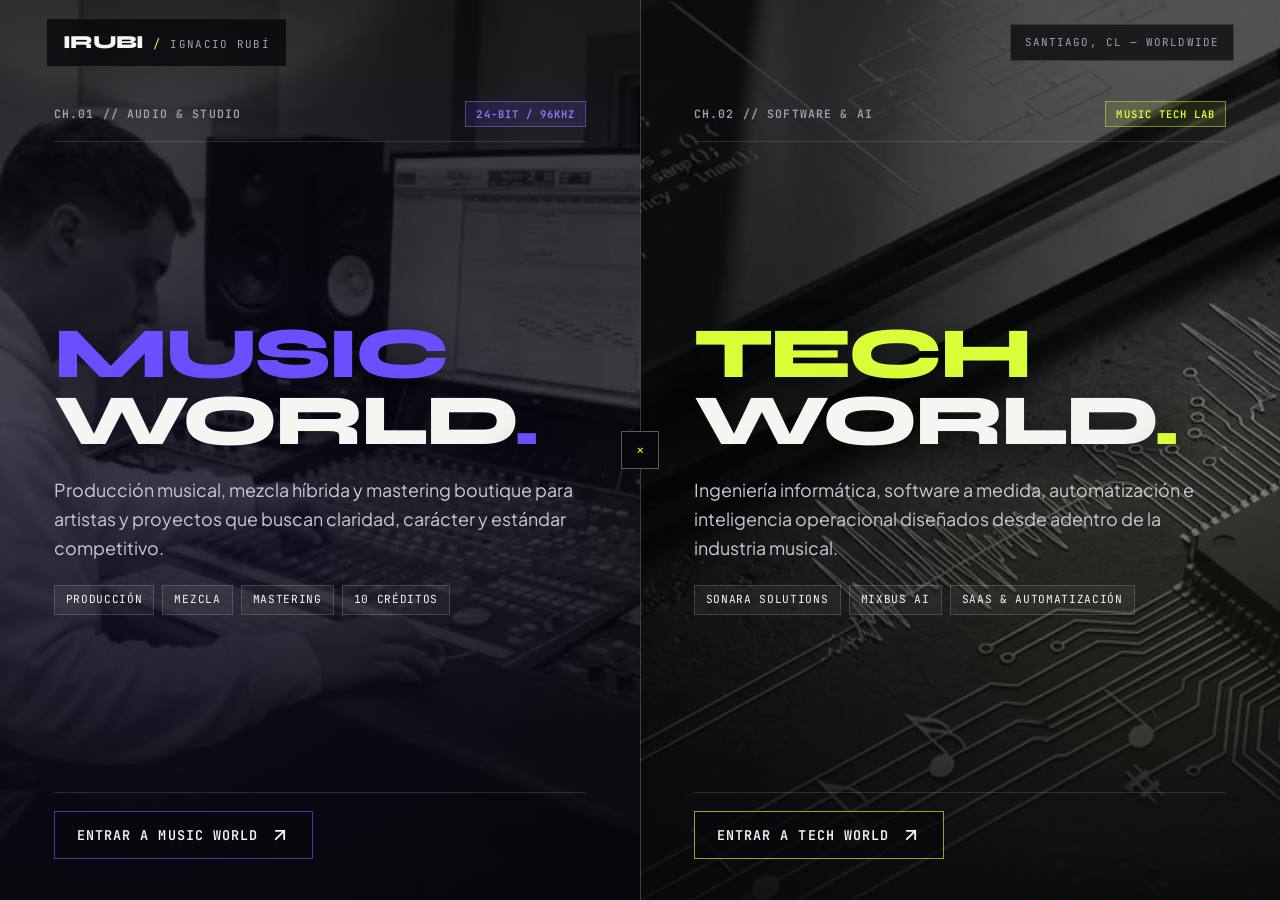
==== commit edd7050c: "Agregar portal dividido Music World / Tech World y página tech con SONARA Solutions y MIXBUS" ====
--- a/index.html
+++ b/index.html
@@ -5,27 +5,23 @@
     <meta charset="UTF-8">
     <meta name="viewport" content="width=device-width, initial-scale=1.0, viewport-fit=cover">
     <meta name="theme-color" content="#07070B">
-    <title>IRUBI | Producción Musical, Mezcla &amp; Mastering Boutique</title>
+    <title>IRUBI | Music World &amp; Tech World — Ignacio Rubí</title>
     <meta name="description"
-        content="Producción musical, mezcla y mastering boutique por Ignacio Rubí (IRUBI). Sonido competitivo, claridad e identidad sonora única para artistas y productores desde Santiago de Chile hacia el mundo.">
+        content="Ignacio Rubí (IRUBI): dos disciplinas en un mismo ecosistema. Producción musical, mezcla y mastering boutique en Music World; ingeniería informática, software e IA para la industria musical en Tech World.">
     <meta name="robots" content="index, follow, max-image-preview:large">
 
     <!-- Open Graph & Social Sharing -->
     <meta property="og:type" content="website">
     <meta property="og:locale" content="es_CL">
     <meta property="og:site_name" content="IRUBI">
-    <meta property="og:title" content="IRUBI | Producción Musical, Mezcla &amp; Mastering Boutique">
+    <meta property="og:title" content="IRUBI | Music World &amp; Tech World">
     <meta property="og:description"
-        content="Producción, mezcla y mastering boutique para artistas y productores que exigen claridad, impacto y una identidad sonora única.">
+        content="Elige tu universo: Producción musical, mezcla y mastering boutique (Music World) o software, automatización e IA para la industria musical (Tech World).">
     <meta property="og:image" content="imagenes/IRUBIBLACK.png">
-    <meta property="og:image:type" content="image/png">
-    <meta property="og:image:width" content="1920">
-    <meta property="og:image:height" content="1080">
-    <meta property="og:image:alt" content="Logo de IRUBI — Producción musical, mezcla y mastering">
     <meta name="twitter:card" content="summary_large_image">
-    <meta name="twitter:title" content="IRUBI | Producción Musical, Mezcla &amp; Mastering Boutique">
+    <meta name="twitter:title" content="IRUBI | Music World &amp; Tech World">
     <meta name="twitter:description"
-        content="Producción, mezcla y mastering boutique para artistas y productores que exigen claridad, impacto y una identidad sonora única.">
+        content="Producción musical, mezcla y mastering boutique + ingeniería de software e IA para la industria musical.">
     <meta name="twitter:image" content="imagenes/IRUBIBLACK.png">
 
     <script>document.documentElement.classList.add('js-ready');</script>
@@ -36,1282 +32,136 @@
     <link
         href="https://fonts.googleapis.com/css2?family=JetBrains+Mono:wght@400;500;600&family=Plus+Jakarta+Sans:wght@400;500;600;700&family=Syne:wght@700;800&display=swap"
         rel="stylesheet">
-    <link rel="stylesheet" href="estilo.css?v=13">
+    <link rel="stylesheet" href="estilo.css?v=20">
     <link rel="icon" type="image/png" href="imagenes/IRUBIBLACK.png">
-
-    <!-- Structured Data (JSON-LD) -->
-    <script type="application/ld+json">
-    {
-        "@context": "https://schema.org",
-        "@graph": [
-            {
-                "@type": "ProfessionalService",
-                "@id": "#studio",
-                "name": "IRUBI — Producción Musical y Sonido Profesional",
-                "alternateName": "IRUBI",
-                "description": "Producción musical, mezcla profesional y mastering boutique para artistas y productores. Trabajo remoto a nivel mundial desde Santiago de Chile.",
-                "email": "irubimusic@gmail.com",
-                "telephone": "+56986314114",
-                "areaServed": "Worldwide",
-                "address": {
-                    "@type": "PostalAddress",
-                    "addressLocality": "Santiago",
-                    "addressCountry": "CL"
-                },
-                "openingHoursSpecification": [
-                    {
-                        "@type": "OpeningHoursSpecification",
-                        "dayOfWeek": ["Monday", "Tuesday", "Wednesday", "Thursday", "Friday"],
-                        "opens": "09:00",
-                        "closes": "18:00"
-                    }
-                ],
-                "founder": {
-                    "@type": "Person",
-                    "@id": "#ignacio-rubi",
-                    "name": "Ignacio Rubí",
-                    "alternateName": "IRUBI",
-                    "jobTitle": "Productor musical e ingeniero de mezcla y mastering",
-                    "sameAs": [
-                        "https://www.instagram.com/irubimusic_/",
-                        "https://www.linkedin.com/in/ignacio-rubi"
-                    ]
-                },
-                "sameAs": [
-                    "https://www.instagram.com/irubimusic_/",
-                    "https://www.linkedin.com/in/ignacio-rubi"
-                ]
-            },
-            {
-                "@type": "FAQPage",
-                "@id": "#faq-schema",
-                "mainEntity": [
-                    {
-                        "@type": "Question",
-                        "name": "¿Cómo funciona el trabajo remoto?",
-                        "acceptedAnswer": {
-                            "@type": "Answer",
-                            "text": "Trabajamos mediante sesiones virtuales (Zoom, Google Meet) y comparto contigo los avances a través de una plataforma privada. Uso herramientas de colaboración en tiempo real para que puedas escuchar y comentar sobre el proyecto en cada etapa. El proceso es tan fluido como si estuvieras en el estudio."
-                        }
-                    },
-                    {
-                        "@type": "Question",
-                        "name": "¿Qué necesito para empezar un proyecto?",
-                        "acceptedAnswer": {
-                            "@type": "Answer",
-                            "text": "Para producción: ideas, referencias musicales, melodías o letras. Para mezcla/mastering: las pistas de audio (stems) en buena calidad, preferiblemente en formato WAV a 24 bits y la tasa de muestreo original. Te enviaré una guía detallada con las especificaciones técnicas antes de comenzar."
-                        }
-                    },
-                    {
-                        "@type": "Question",
-                        "name": "¿Cuánto tiempo toma un proyecto?",
-                        "acceptedAnswer": {
-                            "@type": "Answer",
-                            "text": "Depende del servicio y complejidad. Una mezcla profesional típicamente toma 5–7 días laborables (incluyendo revisiones). Un proyecto de producción completo puede tomar de 2 a 4 semanas. Al inicio establecemos un cronograma realista que se adapte a tus necesidades."
-                        }
-                    },
-                    {
-                        "@type": "Question",
-                        "name": "¿Trabajas con todo tipo de géneros musicales?",
-                        "acceptedAnswer": {
-                            "@type": "Answer",
-                            "text": "Sí, tengo experiencia en una amplia variedad de géneros: pop, rock, hip-hop, electrónica, folk, jazz y fusiones. Mi enfoque no está limitado por el género, sino por la búsqueda de la mejor versión de cada canción, respetando sus particularidades estilísticas."
-                        }
-                    },
-                    {
-                        "@type": "Question",
-                        "name": "¿Por qué elegir trabajar conmigo?",
-                        "acceptedAnswer": {
-                            "@type": "Answer",
-                            "text": "Mi enfoque es la esencia y autenticidad del artista. Siempre con la mirada puesta en lograr el mejor resultado posible, recibes una atención directa y completamente personalizada. Cada decisión técnica y creativa se toma en función de tu proyecto específico, no de un proceso estandarizado. Limito la cantidad de trabajos que acepto para asegurar que cada uno reciba el tiempo, el detalle y la dedicación que realmente merece."
-                        }
-                    }
-                ]
-            }
-        ]
-    }
-    </script>
 </head>
 
-<body>
-    <a class="skip-link" href="#main-content">Saltar al contenido principal</a>
+<body class="portal-body">
+    <a class="skip-link" href="#main-content">Saltar a la selección de universo</a>
 
-    <!-- Top VU Scroll Progress Bar -->
-    <div class="scroll-progress" aria-hidden="true">
-        <div class="scroll-progress__bar" id="scrollProgressBar"></div>
-    </div>
-
-    <!-- Editorial Header -->
-    <header class="site-header" id="header">
-        <div class="container header-inner">
-            <a href="#home" class="brand" data-magnetic="0.18">
-                <span class="brand__mark">IRUBI</span>
-                <span class="brand__sub">IGNACIO RUBÍ</span>
-            </a>
-
-            <!--   <div class="header-telemetry" aria-hidden="true">
-                <span class="signal-dot"></span>
-                <span>SCL 33°26'S — SESIONES REMOTAS ACTIVAS</span>
-            </div> -->
-
-            <button type="button" class="menu-toggle" id="mobileMenuBtn" aria-label="Abrir menú de navegación"
-                aria-expanded="false" aria-controls="navMenu">
-                <span class="menu-toggle__label" id="menuToggleLabel">MENÚ</span>
-                <span class="menu-toggle__bars" aria-hidden="true">
-                    <span></span>
-                    <span></span>
-                </span>
-            </button>
-
-            <nav class="site-nav" aria-label="Navegación principal">
-                <ul id="navMenu">
-                    <li><a href="#about"><span class="nav-idx">01</span>Sobre mí</a></li>
-                    <li><a href="#services"><span class="nav-idx">02</span>Servicios</a></li>
-                    <li><a href="#process"><span class="nav-idx">03</span>Proceso</a></li>
-                    <li><a href="#portfolio"><span class="nav-idx">04</span>Portafolio</a></li>
-                    <li><a href="#faq"><span class="nav-idx">05</span>FAQ</a></li>
-                    <li class="nav-cta">
-                        <a href="#contact" class="btn btn--volt btn--sm" data-magnetic="0.24">
-                            <span class="btn__fill" aria-hidden="true"></span>
-                            <span class="btn__text">Iniciar proyecto</span>
-                        </a>
-                    </li>
-                </ul>
-            </nav>
+    <!-- Minimal Floating Identity Bar -->
+    <header class="portal-header">
+        <div class="portal-header__inner">
+            <div class="portal-brand" aria-label="IRUBI — Ignacio Rubí">
+                <span class="portal-brand__mark">IRUBI</span>
+                <span class="portal-brand__sep" aria-hidden="true">/</span>
+                <span class="portal-brand__sub">IGNACIO RUBÍ</span>
+            </div>
+            <p class="portal-header__meta">SANTIAGO, CL — WORLDWIDE</p>
         </div>
     </header>
-    <div class="nav-backdrop" id="navBackdrop" aria-hidden="true"></div>
 
-    <main id="main-content" tabindex="-1">
-        <!-- ==================================================================
-             00 // HERO — ASYMMETRIC EDITORIAL MONOLITH (OBSIDIAN)
-             ================================================================== -->
-        <section class="hero theme-dark" id="home">
-            <div class="hero__bg" id="heroVisualFrame" aria-hidden="true">
+    <main id="main-content" class="portal-split" tabindex="-1">
+        <h1 class="visually-hidden">IRUBI — Selecciona Music World o Tech World</h1>
+
+        <!-- ==============================================================
+             LEFT HALF // MUSIC WORLD
+             ============================================================== -->
+        <a href="music.html" class="portal-pane portal-pane--music" id="paneMusic">
+            <div class="portal-pane__bg" aria-hidden="true">
                 <picture>
                     <source type="image/webp"
                         srcset="imagenes/opt/hero-gray-960.webp 960w, imagenes/opt/hero-gray-1920.webp 1920w"
-                        sizes="100vw">
+                        sizes="(max-width: 900px) 100vw, 55vw">
                     <img src="imagenes/opt/hero-gray-1920.jpg" alt="" width="1920" height="1072" fetchpriority="high"
-                        decoding="async" class="hero__bg-img" id="heroVisualImg">
+                        decoding="async" class="portal-pane__img">
                 </picture>
-                <div class="hero__bg-overlay"></div>
-            </div>
-            <div class="hero__grid-lines" aria-hidden="true">
-                <span></span><span></span><span></span><span></span>
+                <div class="portal-pane__veil portal-pane__veil--music"></div>
             </div>
 
-            <div class="container hero__layout">
-                <div class="hero__meta-row">
-                    <span class="eyebrow eyebrow--volt">[ PRODUCCIÓN · MEZCLA · MASTERING ]</span>
-                    <span class="eyebrow eyebrow--mono">24-BIT / 96KHZ — WORLDWIDE</span>
+            <div class="portal-pane__content">
+                <div class="portal-pane__top">
+                    <span class="portal-pane__channel">CH.01 // AUDIO &amp; STUDIO</span>
+                    <span class="portal-pane__badge portal-pane__badge--music">24-BIT / 96KHZ</span>
                 </div>
 
-                <div class="hero__stage">
-                    <div class="hero__headline-col">
-                        <h1 class="hero__title" data-kinetic-lines>
-                            <span class="k-line"><span class="k-line__inner">TU VISIÓN</span></span>
-                            <span class="k-line"><span
-                                    class="k-line__inner k-line__inner--indent">MUSICAL,</span></span>
-                            <span class="k-line"><span
-                                    class="k-line__inner k-line__inner--accent">ESTÁNDAR</span></span>
-                            <span class="k-line"><span class="k-line__inner">PROFESIONAL<span
-                                        class="volt-dot">.</span></span></span>
-                        </h1>
-                    </div>
+                <div class="portal-pane__center">
+                    <h2 class="portal-pane__title">
+                        <span>MUSIC</span>
+                        <span class="portal-pane__title-accent">WORLD<span class="portal-dot portal-dot--violet">.</span></span>
+                    </h2>
+                    <p class="portal-pane__desc">
+                        Producción musical, mezcla híbrida y mastering boutique para artistas y proyectos que buscan claridad, carácter y estándar competitivo.
+                    </p>
+                    <ul class="portal-pane__tags" aria-label="Especialidades de Music World">
+                        <li>Producción</li>
+                        <li>Mezcla</li>
+                        <li>Mastering</li>
+                        <li>10 Créditos</li>
+                    </ul>
                 </div>
 
-                <div class="hero__bottom-deck">
-                    <p class="hero__lead" data-reveal-up>
-                        Producción, mezcla y mastering boutique para artistas y productores que exigen claridad,
-                        impacto y una identidad sonora única. <strong>Aquí tu música no es un archivo: es un proyecto
-                            serio.</strong>
-                    </p>
-
-                    <div class="hero__actions" data-reveal-up>
-                        <a href="#contact" class="btn btn--primary btn--lg" data-magnetic="0.28">
-                            <span class="btn__fill" aria-hidden="true"></span>
-                            <span class="btn__text">Consulta tu proyecto</span>
-                            <svg class="btn__arrow" width="18" height="18" viewBox="0 0 24 24" fill="none"
-                                stroke="currentColor" stroke-width="2.2" stroke-linecap="round" stroke-linejoin="round"
-                                aria-hidden="true">
-                                <path d="M7 17L17 7"></path>
-                                <path d="M7 7h10v10"></path>
-                            </svg>
-                        </a>
-                        <a href="#portfolio" class="btn btn--outline btn--lg" data-magnetic="0.22">
-                            <span class="btn__fill" aria-hidden="true"></span>
-                            <span class="btn__text">Escuchar muestras [10]</span>
-                        </a>
-                    </div>
-                </div>
-            </div>
-        </section>
-
-        <!-- ==================================================================
-             VELOCITY-REACTIVE DUAL KINETIC MARQUEE BAND
-             ================================================================== -->
-        <div class="marquee-band" aria-label="Especialidades del estudio">
-            <div class="marquee-band__controls">
-                <span class="marquee-band__tag">SIGNAL STREAM //</span>
-                <button type="button" class="marquee-pause-btn" id="marqueeToggleBtn">Pausar cinta ❚❚</button>
-            </div>
-
-            <div class="marquee-row marquee-row--volt" data-marquee-dir="1">
-                <div class="marquee-track">
-                    <span>PRODUCCIÓN MUSICAL BOUTIQUE</span><i aria-hidden="true">✦</i>
-                    <span>MEZCLA HÍBRIDA ANALÓGICA &amp; DIGITAL</span><i aria-hidden="true">✦</i>
-                    <span>MASTERING POR STEMS</span><i aria-hidden="true">✦</i>
-                    <span>IDENTIDAD SONORA COMPETITIVA</span><i aria-hidden="true">✦</i>
-                    <span>COLABORACIÓN REMOTA GLOBAL</span><i aria-hidden="true">✦</i>
-                </div>
-                <div class="marquee-track" aria-hidden="true">
-                    <span>PRODUCCIÓN MUSICAL BOUTIQUE</span><i>✦</i>
-                    <span>MEZCLA HÍBRIDA ANALÓGICA &amp; DIGITAL</span><i>✦</i>
-                    <span>MASTERING POR STEMS</span><i>✦</i>
-                    <span>IDENTIDAD SONORA COMPETITIVA</span><i>✦</i>
-                    <span>COLABORACIÓN REMOTA GLOBAL</span><i>✦</i>
-                </div>
-            </div>
-
-            <div class="marquee-row marquee-row--violet" data-marquee-dir="-1" aria-hidden="true">
-                <div class="marquee-track">
-                    <span>POP ALTERNATIVO</span><i>//</i>
-                    <span>URBANO &amp; REGGAETON</span><i>//</i>
-                    <span>R&amp;B INDUSTRIAL</span><i>//</i>
-                    <span>ROCK-POP &amp; INDIE</span><i>//</i>
-                    <span>ELECTRÓNICA &amp; FUSIÓN LATINA</span><i>//</i>
-                    <span>ATENCIÓN LIMITADA POR PROYECTO</span><i>//</i>
-                </div>
-                <div class="marquee-track">
-                    <span>POP ALTERNATIVO</span><i>//</i>
-                    <span>URBANO &amp; REGGAETON</span><i>//</i>
-                    <span>R&amp;B INDUSTRIAL</span><i>//</i>
-                    <span>ROCK-POP &amp; INDIE</span><i>//</i>
-                    <span>ELECTRÓNICA &amp; FUSIÓN LATINA</span><i>//</i>
-                    <span>ATENCIÓN LIMITADA POR PROYECTO</span><i>//</i>
-                </div>
-            </div>
-        </div>
-
-        <!-- ==================================================================
-             01 // ABOUT — HIGH-CONTRAST EDITORIAL PAPER SLAB (#F2EFE9)
-             ================================================================== -->
-        <section class="about theme-paper section-pad" id="about">
-            <div class="container">
-                <div class="section-kicker">
-                    <span class="section-kicker__num">[ 01 // SOBRE MÍ ]</span>
-                    <span class="section-kicker__line" aria-hidden="true"></span>
-                    <span class="section-kicker__meta">EL OÍDO DETRÁS DEL PROYECTO</span>
-                </div>
-
-                <h2 class="display-heading display-heading--paper" data-kinetic-lines>
-                    <span class="k-line"><span class="k-line__inner">LA PERSONA DETRÁS</span></span>
-                    <span class="k-line"><span class="k-line__inner k-line__inner--indent">DEL SONIDO Y LAS
-                            CREACIONES<span class="violet-dot">.</span></span></span>
-                </h2>
-
-                <div class="about__editorial-grid">
-                    <div class="about__media-col">
-                        <div class="about__sticky-card">
-                            <div class="clip-reveal-box" data-clip-reveal>
-                                <picture>
-                                    <source type="image/webp"
-                                        srcset="imagenes/opt/about-640.webp 640w, imagenes/opt/about-1200.webp 1200w"
-                                        sizes="(max-width: 960px) 100vw, 44vw">
-                                    <img src="imagenes/IMG_2353.JPG" alt="Productor musical IRUBI en estudio"
-                                        class="about__photo" width="1200" height="800" loading="lazy" decoding="async"
-                                        data-parallax-img>
-                                </picture>
-                            </div>
-                            <div class="about__caption">
-                                <span>IGNACIO RUBÍ [IRUBI]</span>
-                                <span>PRODUCER · MIX &amp; MASTERING ENGINEER</span>
-                            </div>
-                        </div>
-                    </div>
-
-                    <div class="about__copy-col">
-                        <p class="about__manifesto" data-scrub-words>
-                            Cada artista y canción tiene un ADN único que es necesario explotar.
-                        </p>
-
-                        <div class="about__prose" data-reveal-up>
-                            <h3 class="about__subhead">¿Qué tal?, soy IRUBI</h3>
-                            <p>Productor musical e ingeniero de mezcla y mastering. Ayudo a artistas a convertir ideas
-                                en canciones, encontrando el balance perfecto entre identidad propia y la idea a
-                                desarrollar. Mi filosofía
-                                es simple: cada tema tiene un ADN único, y mi trabajo es potenciarlo sin perder tu
-                                esencia.</p>
-
-                            <details class="about__more" id="aboutMore" open>
-                                <summary class="about__more-toggle">
-                                    <span class="about__more-label about__more-label--closed">Leer más sobre mí</span>
-                                    <span class="about__more-label about__more-label--open">Mostrar menos</span>
-                                    <span class="about__more-icon" aria-hidden="true">+</span>
-                                </summary>
-                                <div class="about__more-body">
-                                    <p>He trabajado con proyectos que van desde el pop y el indie hasta el urbano y la
-                                        electrónica, pero mi verdadera especialidad no es un género: es <strong>la
-                                            adaptabilidad</strong>.</p>
-
-                                    <p>Ya con un amplio catálogo de proyectos, puedo decir que mi pasión es crear
-                                        proyectos que puedan salir al mercado a competir en todos los sentidos,
-                                        desde identidad sonora hasta precisión técnica.</p>
-                                </div>
-                            </details>
-                        </div>
-
-                        <!--    <div class="about__metrics" data-reveal-up>
-                            <div class="metric-cell">
-                                <span class="metric-cell__val">100%</span>
-                                <span class="metric-cell__lbl">Dedicación boutique con cupos mensuales limitados</span>
-                            </div>
-                            <div class="metric-cell">
-                                <span class="metric-cell__val">3 REV</span>
-                                <span class="metric-cell__lbl">Revisiones detalladas incluidas en mezcla</span>
-                            </div>
-                            <div class="metric-cell">
-                                <span class="metric-cell__val">GLOBAL</span>
-                                <span class="metric-cell__lbl">Sesiones remotas en tiempo real desde Chile</span>
-                            </div>
-                        </div> -->
-
-                        <div class="about__cta-wrap" data-reveal-up>
-                            <a href="#contact" class="btn btn--ink btn--lg" data-magnetic="0.24">
-                                <span class="btn__fill" aria-hidden="true"></span>
-                                <span class="btn__text">Trabajemos juntos</span>
-                                <svg class="btn__arrow" width="18" height="18" viewBox="0 0 24 24" fill="none"
-                                    stroke="currentColor" stroke-width="2.2" stroke-linecap="round"
-                                    stroke-linejoin="round" aria-hidden="true">
-                                    <path d="M5 12h14"></path>
-                                    <path d="m12 5 7 7-7 7"></path>
-                                </svg>
-                            </a>
-                        </div>
-                    </div>
-                </div>
-            </div>
-        </section>
-
-        <!-- ==================================================================
-             02 // SERVICES — EDITORIAL CARD GRID (OBSIDIAN)
-             ================================================================== -->
-        <section class="services theme-dark section-pad" id="services">
-            <div class="container">
-                <div class="section-kicker">
-                    <span class="section-kicker__num">[ 02 // SERVICIOS BOUTIQUE ]</span>
-                    <span class="section-kicker__line" aria-hidden="true"></span>
-                    <span class="section-kicker__meta">CADENA CREATIVA &amp; TÉCNICA COMPLETA</span>
-                </div>
-
-                <div class="services__header-split">
-                    <h2 class="display-heading" data-kinetic-lines>
-                        <span class="k-line"><span class="k-line__inner">ARQUITECTURA</span></span>
-                        <span class="k-line"><span class="k-line__inner k-line__inner--accent">SONORA INTEGRAL<span
-                                    class="volt-dot">.</span></span></span>
-                    </h2>
-                    <p class="services__intro" data-reveal-up>
-                        Experiencia completa de producción musical, desde la concepción de la idea hasta el
-                        master listo para distribución.
-                    </p>
-                </div>
-
-                <div class="services__grid" data-mobile-carousel="services"
-                    data-carousel-label="Servicios de producción musical, mezcla y mastering">
-                    <div class="mobile-carousel-head">
-                        <span class="mobile-carousel-hint" aria-hidden="true">DESLIZA →</span>
-                        <div class="mobile-carousel-controls">
-                            <button type="button" class="mobile-carousel-btn" data-direction="previous"
-                                aria-label="Servicio anterior">
-                                <span aria-hidden="true">←</span>
-                            </button>
-                            <button type="button" class="mobile-carousel-btn" data-direction="next"
-                                aria-label="Siguiente servicio">
-                                <span aria-hidden="true">→</span>
-                            </button>
-                        </div>
-                    </div>
-
-                    <div class="services__chapters" id="servicesTrack" data-carousel-track>
-                        <article class="service-chapter" data-service-step="0" data-service-num="01"
-                            data-mode="CH.01 — DIRECCIÓN &amp; ARREGLOS" data-slide-label="1 de 3"
-                            data-marker-name="Ir al servicio 1: Producción Musical">
-                            <div class="service-chapter__head">
-                                <span class="service-chapter__idx">01</span>
-                                <span class="service-chapter__tag">CREACIÓN &amp; IDENTIDAD</span>
-                            </div>
-                            <h3>Producción Musical</h3>
-                            <p>Desarrollo de arreglos, composición de instrumentales, programación, grabación de
-                                instrumentos en vivo y dirección creativa. Transformamos tu idea en una canción completa
-                                con identidad sonora única.</p>
-                            <ul class="service-chapter__list">
-                                <li>Producción desde cero o sobre tus ideas</li>
-                                <li>Arreglos y orquestación</li>
-                                <li>Composición de instrumentales</li>
-                                <li>Grabación de voces e instrumentos</li>
-                            </ul>
-                        </article>
-
-                        <article class="service-chapter" data-service-step="1" data-service-num="02"
-                            data-mode="CH.02 — BALANCE HÍBRIDO &amp; ESPACIO" data-slide-label="2 de 3"
-                            data-marker-name="Ir al servicio 2: Mezcla Profesional">
-                            <div class="service-chapter__head">
-                                <span class="service-chapter__idx">02</span>
-                                <span class="service-chapter__tag">PROFUNDIDAD &amp; DEFINICIÓN</span>
-                            </div>
-                            <h3>Mezcla Profesional</h3>
-                            <p>Balance, equilibrio y claridad. Cada elemento encuentra su espacio en el espectro sonoro.
-                                Trabajo con técnicas analógicas y digitales para lograr mezclas con profundidad, calidez
-                                y definición.</p>
-                            <ul class="service-chapter__list">
-                                <li>Balance y equilibrio de pistas</li>
-                                <li>Procesamiento dinámico y efectos</li>
-                                <li>Automatización detallada</li>
-                                <li>Hasta 3 revisiones incluidas</li>
-                            </ul>
-                        </article>
-
-                        <article class="service-chapter" data-service-step="2" data-service-num="03"
-                            data-mode="CH.03 — IMPACTO &amp; DISTRIBUCIÓN GLOBAL" data-slide-label="3 de 3"
-                            data-marker-name="Ir al servicio 3: Mastering Profesional">
-                            <div class="service-chapter__head">
-                                <span class="service-chapter__idx">03</span>
-                                <span class="service-chapter__tag">TRADUCCIÓN &amp; POTENCIA</span>
-                            </div>
-                            <h3>Mastering Profesional</h3>
-                            <p>La etapa final que prepara tu música para el mundo. Optimización para todas las
-                                plataformas (Spotify, Apple Music, Vinilo, etc.), maximizando el impacto sonoro mientras
-                                se preserva la dinámica y la intención artística.</p>
-                            <ul class="service-chapter__list">
-                                <li>Optimización para streaming</li>
-                                <li>Corrección de frecuencias y dinámica</li>
-                                <li>Secuenciación de álbumes</li>
-                                <li>Formatos para todas las plataformas</li>
-                            </ul>
-                        </article>
-                    </div>
-
-                    <p class="visually-hidden" role="status" aria-live="polite" data-carousel-status></p>
-                    <nav class="mobile-carousel-markers" aria-label="Seleccionar servicio" data-carousel-markers></nav>
-                </div>
-
-                <div class="remote-banner" data-reveal-up>
-                    <span class="remote-banner__badge">WORKFLOW</span>
-                    <p><strong>Todos los servicios están disponibles de manera presencial y remota.</strong> Trabajamos
-                        juntos sin importar tu ubicación.</p>
-                </div>
-            </div>
-        </section>
-
-        <!-- ==================================================================
-             03 // PROCESS — SCROLL-DRIVEN HORIZONTAL SIGNAL CHAIN
-             ================================================================== -->
-        <section class="process theme-indigo" id="process">
-            <div class="process__pin-wrap" id="processPinWrap" data-mobile-carousel="process"
-                data-carousel-label="Proceso de trabajo en 4 etapas">
-                <div class="container process__top">
-                    <div class="section-kicker">
-                        <span class="section-kicker__num">[ 03 // PROCESO DE TRABAJO ]</span>
-                        <span class="section-kicker__line" aria-hidden="true"></span>
-                        <span class="section-kicker__meta">MÉTODO EN 4 ETAPAS</span>
-                    </div>
-
-                    <div class="process__heading-row">
-                        <h2 class="display-heading" data-kinetic-lines>
-                            <span class="k-line"><span class="k-line__inner">DE LA MAQUETA</span></span>
-                            <span class="k-line"><span class="k-line__inner k-line__inner--volt">AL MASTER FINAL<span
-                                        class="volt-dot">.</span></span></span>
-                        </h2>
-                        <!--      <p class="process__intro">
-                            Cada proyecto sigue un método estructurado que garantiza resultados excepcionales mientras
-                            mantiene una comunicación clara y constante contigo.
-                        </p> -->
-                    </div>
-
-                    <div class="process__progress-rail" aria-hidden="true">
-                        <div class="process__progress-fill" id="processProgressFill"></div>
-                    </div>
-
-                    <div class="mobile-carousel-head mobile-carousel-head--process">
-                        <span class="mobile-carousel-hint" aria-hidden="true">DESLIZA →</span>
-                        <div class="mobile-carousel-controls">
-                            <button type="button" class="mobile-carousel-btn" data-direction="previous"
-                                aria-label="Etapa anterior">
-                                <span aria-hidden="true">←</span>
-                            </button>
-                            <button type="button" class="mobile-carousel-btn" data-direction="next"
-                                aria-label="Siguiente etapa">
-                                <span aria-hidden="true">→</span>
-                            </button>
-                        </div>
-                    </div>
-                </div>
-
-                <div class="process__viewport">
-                    <ol class="process__track" id="processTrack" data-carousel-track>
-                        <li class="process-card" data-slide-label="1 de 4"
-                            data-marker-name="Ir a la etapa 1: Consulta y Análisis">
-                            <div class="process-card__top">
-                                <span class="process-card__step">STEP // 01</span>
-                                <span class="process-card__phase">DIAGNÓSTICO</span>
-                            </div>
-                            <h3>Consulta &amp; Análisis</h3>
-                            <p>Nos reunimos (virtual o presencialmente) para discutir tu visión, referencias sonoras y
-                                objetivos. Analizo tu material y desarrollo un plan personalizado para tu proyecto.</p>
-                            <span class="process-card__ghost" aria-hidden="true">01</span>
-                        </li>
-
-                        <li class="process-card" data-slide-label="2 de 4"
-                            data-marker-name="Ir a la etapa 2: Producción y Premezcla">
-                            <div class="process-card__top">
-                                <span class="process-card__step">STEP // 02</span>
-                                <span class="process-card__phase">ARQUITECTURA</span>
-                            </div>
-                            <h3>Producción &amp; Premezcla</h3>
-                            <p>Desarrollo los arreglos, grabo instrumentos adicionales si es necesario, y creo una
-                                premezcla para que escuches la dirección del proyecto. Tu feedback es esencial en esta
-                                etapa.</p>
-                            <span class="process-card__ghost" aria-hidden="true">02</span>
-                        </li>
-
-                        <li class="process-card" data-slide-label="3 de 4"
-                            data-marker-name="Ir a la etapa 3: Mezcla Detallada">
-                            <div class="process-card__top">
-                                <span class="process-card__step">STEP // 03</span>
-                                <span class="process-card__phase">ESCULTURA SONORA</span>
-                            </div>
-                            <h3>Mezcla Detallada</h3>
-                            <p>Trabajo cada pista con procesamiento dinámico, efectos espaciales y equilibrio tonal.
-                                Envío una primera versión para revisión y realizo ajustes basados en tus comentarios.
-                            </p>
-                            <span class="process-card__ghost" aria-hidden="true">03</span>
-                        </li>
-
-                        <li class="process-card" data-slide-label="4 de 4"
-                            data-marker-name="Ir a la etapa 4: Mastering y Entrega">
-                            <div class="process-card__top">
-                                <span class="process-card__step">STEP // 04</span>
-                                <span class="process-card__phase">LANZAMIENTO</span>
-                            </div>
-                            <h3>Mastering &amp; Entrega</h3>
-                            <p>Una vez aprobada la mezcla, aplico el mastering final para optimizar el sonido en todas
-                                las plataformas. Te entrego los archivos listos para distribución y una guía de
-                                lanzamiento.</p>
-                            <span class="process-card__ghost" aria-hidden="true">04</span>
-                        </li>
-                    </ol>
-
-                    <p class="visually-hidden" role="status" aria-live="polite" data-carousel-status></p>
-                    <div class="container">
-                        <nav class="mobile-carousel-markers" aria-label="Seleccionar etapa del proceso"
-                            data-carousel-markers></nav>
-                    </div>
-                </div>
-            </div>
-        </section>
-
-        <!-- ==================================================================
-             04 // PORTFOLIO — ASYMMETRIC EDITORIAL VAULT & DRAMATIC HOVERS
-             ================================================================== -->
-        <section class="portfolio theme-dark section-pad" id="portfolio">
-            <div class="container">
-                <div class="section-kicker">
-                    <span class="section-kicker__num">[ 04 // PORTAFOLIO SELECCIONADO ]</span>
-                    <span class="section-kicker__line" aria-hidden="true"></span>
-                    <span class="section-kicker__meta">CRÉDITOS VERIFICADOS</span>
-                </div>
-
-                <div class="portfolio__header">
-                    <div>
-                        <h2 class="display-heading" data-kinetic-lines>
-                            <span class="k-line"><span class="k-line__inner">OBRA SONORA</span></span>
-                            <span class="k-line"><span class="k-line__inner k-line__inner--accent">RECIENTE<span
-                                        class="volt-dot">.</span></span></span>
-                        </h2>
-                        <p class="portfolio__sub">Una selección de trabajos recientes que demuestran versatilidad y
-                            calidad sonora.</p>
-                    </div>
-
-                    <div class="portfolio__controls">
-                        <div class="portfolio-filter" role="group" aria-label="Filtrar portafolio por servicio">
-                            <button type="button" class="filter-btn active" data-filter="all"
-                                aria-pressed="true">Todos</button>
-                            <button type="button" class="filter-btn" data-filter="production"
-                                aria-pressed="false">Producción</button>
-                            <button type="button" class="filter-btn" data-filter="mixing"
-                                aria-pressed="false">Mezcla</button>
-                            <button type="button" class="filter-btn" data-filter="mastering"
-                                aria-pressed="false">Mastering</button>
-                        </div>
-                        <p id="portfolioStatus" class="portfolio-status" role="status" aria-live="polite">MOSTRANDO 10
-                            PROYECTOS</p>
-                    </div>
-                </div>
-
-                <div class="portfolio-grid" id="portfolioGrid">
-                    <!-- 01 -->
-                    <article class="release-card release-card--featured" data-category="mastering">
-                        <div class="release-card__media">
-                            <span class="release-card__num" aria-hidden="true">01</span>
-                            <span class="release-card__role">MASTERING</span>
-                            <picture>
-                                <source type="image/webp" srcset="imagenes/opt/soulfia-800.webp">
-                                <img src="imagenes/soulfia.png" alt="Portada de Soulfia — Pedazos de mi"
-                                    class="release-card__img" width="800" height="799" loading="lazy" decoding="async">
-                            </picture>
-                        </div>
-                        <div class="release-card__body">
-                            <p class="release-card__genre">Latino Industria / Pop Alternativo</p>
-                            <h3>Soulfia — “Pedazos de mi”</h3>
-                            <p class="release-card__desc">Mastering profesional para la reconocida artista chilena
-                                Soulfia. Proyecto mezclado por Bastian Herrera y masterizado a través de stereo Mix.</p>
-                            <a href="https://open.spotify.com/intl-es/track/01cNcGxFxAmGZbS6jYTlip?si=2b2996223e7d430a"
-                                target="_blank" rel="noopener noreferrer" class="release-card__cta">
-                                <span>Abrir en Spotify</span>
-                                <svg width="16" height="16" viewBox="0 0 24 24" fill="none" stroke="currentColor"
-                                    stroke-width="2.2" stroke-linecap="round" stroke-linejoin="round"
-                                    aria-hidden="true">
-                                    <path d="M7 17L17 7"></path>
-                                    <path d="M7 7h10v10"></path>
-                                </svg>
-                            </a>
-                        </div>
-                    </article>
-
-                    <!-- 02 -->
-                    <article class="release-card" data-category="mixing mastering">
-                        <div class="release-card__media">
-                            <span class="release-card__num" aria-hidden="true">02</span>
-                            <span class="release-card__role">MIX + MASTER</span>
-                            <picture>
-                                <source type="image/webp" srcset="imagenes/opt/akatumamy-800.webp">
-                                <img src="imagenes/akatumamy.png" alt="Portada de Akatumamy — entre demonios"
-                                    class="release-card__img" width="800" height="801" loading="lazy" decoding="async">
-                            </picture>
-                        </div>
-                        <div class="release-card__body">
-                            <p class="release-card__genre">Electro Pop Alternativo / R&amp;B Industrial</p>
-                            <h3>Akatumamy — “entre demonios”</h3>
-                            <p class="release-card__desc">Mezcla y Mastering profesional para Akatumamy, canción
-                                producida por Nass G.</p>
-                            <a href="https://open.spotify.com/intl-es/track/7xbXhlF5I6yP82rY7y4Gdy?si=df1f55a13fc141d1"
-                                target="_blank" rel="noopener noreferrer" class="release-card__cta">
-                                <span>Abrir en Spotify</span>
-                                <svg width="16" height="16" viewBox="0 0 24 24" fill="none" stroke="currentColor"
-                                    stroke-width="2.2" stroke-linecap="round" stroke-linejoin="round"
-                                    aria-hidden="true">
-                                    <path d="M7 17L17 7"></path>
-                                    <path d="M7 7h10v10"></path>
-                                </svg>
-                            </a>
-                        </div>
-                    </article>
-
-                    <!-- 03 -->
-                    <article class="release-card" data-category="mastering">
-                        <div class="release-card__media">
-                            <span class="release-card__num" aria-hidden="true">03</span>
-                            <span class="release-card__role">STEM MASTER</span>
-                            <picture>
-                                <source type="image/webp" srcset="imagenes/opt/zumzumzum-800.webp">
-                                <img src="imagenes/zumzumzum.png"
-                                    alt="Portada de Nachosky ft Daira Heller — Zum Zum Zum" class="release-card__img"
-                                    width="800" height="803" loading="lazy" decoding="async">
-                            </picture>
-                        </div>
-                        <div class="release-card__body">
-                            <p class="release-card__genre">Ranchera Pop / Urbano Latino</p>
-                            <h3>Nachosky ft Daira Heller — “Zum Zum Zum”</h3>
-                            <p class="release-card__desc">Mastering por Stems profesional. Canción producida por Pato
-                                Correa, reversionando a ranchera un hit brasileño. Impulsado por el sello NoTanFine.</p>
-                            <a href="https://open.spotify.com/intl-es/track/3irz3K83bPVJC3H3g6HBni?si=c085e52147b54908"
-                                target="_blank" rel="noopener noreferrer" class="release-card__cta">
-                                <span>Abrir en Spotify</span>
-                                <svg width="16" height="16" viewBox="0 0 24 24" fill="none" stroke="currentColor"
-                                    stroke-width="2.2" stroke-linecap="round" stroke-linejoin="round"
-                                    aria-hidden="true">
-                                    <path d="M7 17L17 7"></path>
-                                    <path d="M7 7h10v10"></path>
-                                </svg>
-                            </a>
-                        </div>
-                    </article>
-
-                    <!-- 04 -->
-                    <article class="release-card release-card--wide" data-category="production mastering mixing">
-                        <div class="release-card__media">
-                            <span class="release-card__num" aria-hidden="true">04</span>
-                            <span class="release-card__role">FULL PRODUCTION</span>
-                            <picture>
-                                <source type="image/webp" srcset="imagenes/opt/arigato-800.webp">
-                                <img src="imagenes/arigato.png" alt="Portada de Melanie Baby — Arigato"
-                                    class="release-card__img" width="800" height="777" loading="lazy" decoding="async">
-                            </picture>
-                        </div>
-                        <div class="release-card__body">
-                            <p class="release-card__genre">Urbano / Reggaeton</p>
-                            <h3>Melanie Baby — “Arigato”</h3>
-                            <p class="release-card__desc">Producción, mezcla y mastering profesional para la artista
-                                venezolana Melanie Baby.</p>
-                            <a href="https://open.spotify.com/intl-es/track/03yoD2ikg7pW93wfkozZwf?si=ccecad33a02d4a3c"
-                                target="_blank" rel="noopener noreferrer" class="release-card__cta">
-                                <span>Abrir en Spotify</span>
-                                <svg width="16" height="16" viewBox="0 0 24 24" fill="none" stroke="currentColor"
-                                    stroke-width="2.2" stroke-linecap="round" stroke-linejoin="round"
-                                    aria-hidden="true">
-                                    <path d="M7 17L17 7"></path>
-                                    <path d="M7 7h10v10"></path>
-                                </svg>
-                            </a>
-                        </div>
-                    </article>
-
-                    <!-- 05 -->
-                    <article class="release-card" data-category="production mastering mixing">
-                        <div class="release-card__media">
-                            <span class="release-card__num" aria-hidden="true">05</span>
-                            <span class="release-card__role">FULL PRODUCTION</span>
-                            <picture>
-                                <source type="image/webp" srcset="imagenes/opt/campuyjoaco-800.webp">
-                                <img src="imagenes/campuyjoaco.png" alt="Portada de Campu y Joaco — Lo que fuimos"
-                                    class="release-card__img release-card__img--center" width="800" height="796"
-                                    loading="lazy" decoding="async">
-                            </picture>
-                        </div>
-                        <div class="release-card__body">
-                            <p class="release-card__genre">Cumbia / Latino</p>
-                            <h3>Campu y Joaco — “Lo que fuimos”</h3>
-                            <p class="release-card__desc">Producción, mezcla y mastering profesional para el dúo chileno
-                                “Campu y Joaco”.</p>
-                            <a href="https://open.spotify.com/intl-es/track/0pdAGs3E1xZkfmx9Y9hqSd?si=83d85e533ad449a8"
-                                target="_blank" rel="noopener noreferrer" class="release-card__cta">
-                                <span>Abrir en Spotify</span>
-                                <svg width="16" height="16" viewBox="0 0 24 24" fill="none" stroke="currentColor"
-                                    stroke-width="2.2" stroke-linecap="round" stroke-linejoin="round"
-                                    aria-hidden="true">
-                                    <path d="M7 17L17 7"></path>
-                                    <path d="M7 7h10v10"></path>
-                                </svg>
-                            </a>
-                        </div>
-                    </article>
-
-                    <!-- 06 -->
-                    <article class="release-card" data-category="production mixing mastering">
-                        <div class="release-card__media">
-                            <span class="release-card__num" aria-hidden="true">06</span>
-                            <span class="release-card__role">FULL PRODUCTION</span>
-                            <picture>
-                                <source type="image/webp" srcset="imagenes/opt/mercybleu-800.webp">
-                                <img src="imagenes/mercybleu.png" alt="Portada de Mercy Bleu — Tonto con suerte"
-                                    class="release-card__img" width="800" height="798" loading="lazy" decoding="async">
-                            </picture>
-                        </div>
-                        <div class="release-card__body">
-                            <p class="release-card__genre">Rock-Pop</p>
-                            <h3>Mercy Bleu — “Tonto con suerte”</h3>
-                            <p class="release-card__desc">Producción, mezcla y mastering profesional para Mercy Bleu.
-                            </p>
-                            <a href="https://open.spotify.com/intl-es/album/1oFPPEzhTRAZxEhdHPVXZH?si=cp6MlL6US92t4l6WZWw6tQ"
-                                target="_blank" rel="noopener noreferrer" class="release-card__cta">
-                                <span>Abrir en Spotify</span>
-                                <svg width="16" height="16" viewBox="0 0 24 24" fill="none" stroke="currentColor"
-                                    stroke-width="2.2" stroke-linecap="round" stroke-linejoin="round"
-                                    aria-hidden="true">
-                                    <path d="M7 17L17 7"></path>
-                                    <path d="M7 7h10v10"></path>
-                                </svg>
-                            </a>
-                        </div>
-                    </article>
-
-                    <!-- 07 -->
-                    <article class="release-card release-card--wide" data-category="mastering">
-                        <div class="release-card__media">
-                            <span class="release-card__num" aria-hidden="true">07</span>
-                            <span class="release-card__role">ALBUM MASTER</span>
-                            <picture>
-                                <source type="image/webp" srcset="imagenes/opt/nicconea-800.webp">
-                                <img src="imagenes/nicconea.png" alt="Portada de Nicco Nea — SUAVE"
-                                    class="release-card__img" width="800" height="800" loading="lazy" decoding="async">
-                            </picture>
-                        </div>
-                        <div class="release-card__body">
-                            <p class="release-card__genre">R&amp;B / Pop</p>
-                            <h3>Nicco Nea — “SUAVE” (Álbum)</h3>
-                            <p class="release-card__desc">Mastering por stems para el álbum completo de Nicco Nea.</p>
-                            <a href="https://open.spotify.com/intl-es/album/15vlJaAFhPHaqe3aWmRD4z?si=s9nzFbOXRnive4BKKZoysQ"
-                                target="_blank" rel="noopener noreferrer" class="release-card__cta">
-                                <span>Abrir en Spotify</span>
-                                <svg width="16" height="16" viewBox="0 0 24 24" fill="none" stroke="currentColor"
-                                    stroke-width="2.2" stroke-linecap="round" stroke-linejoin="round"
-                                    aria-hidden="true">
-                                    <path d="M7 17L17 7"></path>
-                                    <path d="M7 7h10v10"></path>
-                                </svg>
-                            </a>
-                        </div>
-                    </article>
-
-                    <!-- 08 -->
-                    <article class="release-card" data-category="production mixing mastering">
-                        <div class="release-card__media">
-                            <span class="release-card__num" aria-hidden="true">08</span>
-                            <span class="release-card__role">FULL PRODUCTION</span>
-                            <picture>
-                                <source type="image/webp" srcset="imagenes/opt/kiddbrevis-716.webp">
-                                <img src="imagenes/kiddbrevis.png" alt="Portada de Kidd Brevis — Una chica exclusiva"
-                                    class="release-card__img" width="716" height="394" loading="lazy" decoding="async">
-                            </picture>
-                        </div>
-                        <div class="release-card__body">
-                            <p class="release-card__genre">Reggaeton / Urbano Latino</p>
-                            <h3>Kidd Brevis — “Una chica exclusiva”</h3>
-                            <p class="release-card__desc">Producción, mezcla y mastering profesional para Kidd Brevis.
-                            </p>
-                            <a href="#contact" class="release-card__cta release-card__cta--internal">
-                                <span>Solicitar muestra privada</span>
-                                <svg width="16" height="16" viewBox="0 0 24 24" fill="none" stroke="currentColor"
-                                    stroke-width="2.2" stroke-linecap="round" stroke-linejoin="round"
-                                    aria-hidden="true">
-                                    <path d="M5 12h14"></path>
-                                    <path d="m12 5 7 7-7 7"></path>
-                                </svg>
-                            </a>
-                        </div>
-                    </article>
-
-                    <!-- 09 -->
-                    <article class="release-card" data-category="mastering">
-                        <div class="release-card__media">
-                            <span class="release-card__num" aria-hidden="true">09</span>
-                            <span class="release-card__role">STEM MASTER</span>
-                            <picture>
-                                <source type="image/webp" srcset="imagenes/opt/milugarfavorito-800.webp">
-                                <img src="imagenes/IMG_1401.PNG" alt="Portada de Nachosky — Mi lugar favorito"
-                                    class="release-card__img" width="800" height="800" loading="lazy" decoding="async">
-                            </picture>
-                        </div>
-                        <div class="release-card__body">
-                            <p class="release-card__genre">Ranchera-Pop</p>
-                            <h3>Nachosky — “Mi lugar favorito”</h3>
-                            <p class="release-card__desc">Mastering por stems para el álbum “Sorry, estoy en mi
-                                ranchEra”.</p>
-                            <a href="https://open.spotify.com/intl-es/track/5nghSCXDBv9SpOcrkNifGw?si=f02eb29d31fc412d"
-                                target="_blank" rel="noopener noreferrer" class="release-card__cta">
-                                <span>Abrir en Spotify</span>
-                                <svg width="16" height="16" viewBox="0 0 24 24" fill="none" stroke="currentColor"
-                                    stroke-width="2.2" stroke-linecap="round" stroke-linejoin="round"
-                                    aria-hidden="true">
-                                    <path d="M7 17L17 7"></path>
-                                    <path d="M7 7h10v10"></path>
-                                </svg>
-                            </a>
-                        </div>
-                    </article>
-
-                    <!-- 10 -->
-                    <article class="release-card release-card--featured" data-category="mixing mastering">
-                        <div class="release-card__media">
-                            <span class="release-card__num" aria-hidden="true">10</span>
-                            <span class="release-card__role">MIX + MASTER</span>
-                            <picture>
-                                <source type="image/webp" srcset="imagenes/opt/inseguro-800.webp">
-                                <img src="imagenes/inseguro.jpg" alt="Portada de Nass G feat Vlntna B — Inseguro"
-                                    class="release-card__img release-card__img--inseguro" width="800" height="1067"
-                                    loading="lazy" decoding="async">
-                            </picture>
-                        </div>
-                        <div class="release-card__body">
-                            <p class="release-card__genre">Bolero-Pop</p>
-                            <h3>Nass G feat Vlntna&nbsp;B — “Inseguro”</h3>
-                            <p class="release-card__desc">Mezcla y masterización para el álbum de Nass G “Duele más cada
-                                vez que duele menos”.</p>
-                            <a href="https://open.spotify.com/intl-es/track/5JI9HBLRSM9THHCuplWh8H?si=5264ffdc037b49eb"
-                                target="_blank" rel="noopener noreferrer" class="release-card__cta">
-                                <span>Abrir en Spotify</span>
-                                <svg width="16" height="16" viewBox="0 0 24 24" fill="none" stroke="currentColor"
-                                    stroke-width="2.2" stroke-linecap="round" stroke-linejoin="round"
-                                    aria-hidden="true">
-                                    <path d="M7 17L17 7"></path>
-                                    <path d="M7 7h10v10"></path>
-                                </svg>
-                            </a>
-                        </div>
-                    </article>
-                </div>
-
-                <div class="portfolio-more-wrap" id="portfolioMoreWrap">
-                    <button type="button" class="btn btn--outline portfolio-more-btn" id="portfolioMoreBtn"
-                        aria-expanded="false" aria-controls="portfolioGrid">
-                        <span class="btn__fill" aria-hidden="true"></span>
-                        <span class="btn__text" id="portfolioMoreText">Ver más proyectos (+6)</span>
-                    </button>
-                </div>
-
-                <div class="portfolio__footer-note" data-reveal-up>
-                    <p>¿Quieres escuchar más muestras de audio en máxima resolución? <a href="#contact">Contáctame para
-                            acceder a muestras privadas completas →</a></p>
-                </div>
-            </div>
-        </section>
-
-        <!-- ==================================================================
-             05 // FAQ — HIGH-CONTRAST EDITORIAL PAPER SLAB (#F2EFE9)
-             ================================================================== -->
-        <section class="faq theme-paper section-pad" id="faq">
-            <div class="container">
-                <div class="section-kicker">
-                    <span class="section-kicker__num">[ 05 // PREGUNTAS FRECUENTES ]</span>
-                    <span class="section-kicker__line" aria-hidden="true"></span>
-                    <span class="section-kicker__meta">CLARIDAD ANTES DE GRABAR</span>
-                </div>
-
-                <div class="faq__layout">
-                    <div class="faq__lead-col">
-                        <h2 class="display-heading display-heading--paper" data-kinetic-lines>
-                            <span class="k-line"><span class="k-line__inner">RESPUESTAS</span></span>
-                            <span class="k-line"><span class="k-line__inner k-line__inner--violet">DIRECTAS<span
-                                        class="violet-dot">.</span></span></span>
-                        </h2>
-                        <p class="faq__intro" data-reveal-up>
-                            Respuestas a las preguntas más comunes sobre cómo trabajo y qué puedes esperar cuando
-                            colaboramos.
-                        </p>
-                    </div>
-
-                    <div class="faq__list">
-                        <div class="faq-item">
-                            <h3 class="faq-heading">
-                                <button type="button" class="faq-question" id="faq-btn-1" aria-expanded="false"
-                                    aria-controls="faq-panel-1">
-                                    <span class="faq-question__idx">01</span>
-                                    <span class="faq-question__text">¿Cómo funciona el trabajo remoto?</span>
-                                    <span class="faq-toggle" aria-hidden="true">+</span>
-                                </button>
-                            </h3>
-                            <div class="faq-answer" id="faq-panel-1" role="region" aria-labelledby="faq-btn-1">
-                                <div class="faq-answer-inner">
-                                    <p>Trabajamos mediante sesiones virtuales (Zoom, Google Meet) y comparto contigo los
-                                        avances a través de una plataforma privada. Uso herramientas de colaboración en
-                                        tiempo real para que puedas escuchar y comentar sobre el proyecto en cada etapa.
-                                        El proceso es tan fluido como si estuvieras en el estudio.</p>
-                                </div>
-                            </div>
-                        </div>
-
-                        <div class="faq-item">
-                            <h3 class="faq-heading">
-                                <button type="button" class="faq-question" id="faq-btn-2" aria-expanded="false"
-                                    aria-controls="faq-panel-2">
-                                    <span class="faq-question__idx">02</span>
-                                    <span class="faq-question__text">¿Qué necesito para empezar un proyecto?</span>
-                                    <span class="faq-toggle" aria-hidden="true">+</span>
-                                </button>
-                            </h3>
-                            <div class="faq-answer" id="faq-panel-2" role="region" aria-labelledby="faq-btn-2">
-                                <div class="faq-answer-inner">
-                                    <p>Para producción: ideas, referencias musicales, melodías o letras. Para
-                                        mezcla/mastering: las pistas de audio (stems) en buena calidad, preferiblemente
-                                        en formato WAV a 24&nbsp;bits y la tasa de muestreo original. Te enviaré una
-                                        guía detallada con las especificaciones técnicas antes de comenzar.</p>
-                                </div>
-                            </div>
-                        </div>
-
-                        <div class="faq-item">
-                            <h3 class="faq-heading">
-                                <button type="button" class="faq-question" id="faq-btn-3" aria-expanded="false"
-                                    aria-controls="faq-panel-3">
-                                    <span class="faq-question__idx">03</span>
-                                    <span class="faq-question__text">¿Cuánto tiempo toma un proyecto?</span>
-                                    <span class="faq-toggle" aria-hidden="true">+</span>
-                                </button>
-                            </h3>
-                            <div class="faq-answer" id="faq-panel-3" role="region" aria-labelledby="faq-btn-3">
-                                <div class="faq-answer-inner">
-                                    <p>Depende del servicio y complejidad. Una mezcla profesional típicamente toma 5–7
-                                        días laborables (incluyendo revisiones). Un proyecto de producción completo
-                                        puede tomar de 2 a 4 semanas. Al inicio establecemos un cronograma realista que
-                                        se adapte a tus necesidades.</p>
-                                </div>
-                            </div>
-                        </div>
-
-                        <div class="faq-item">
-                            <h3 class="faq-heading">
-                                <button type="button" class="faq-question" id="faq-btn-4" aria-expanded="false"
-                                    aria-controls="faq-panel-4">
-                                    <span class="faq-question__idx">04</span>
-                                    <span class="faq-question__text">¿Trabajas con todo tipo de géneros
-                                        musicales?</span>
-                                    <span class="faq-toggle" aria-hidden="true">+</span>
-                                </button>
-                            </h3>
-                            <div class="faq-answer" id="faq-panel-4" role="region" aria-labelledby="faq-btn-4">
-                                <div class="faq-answer-inner">
-                                    <p>Sí, tengo experiencia en una amplia variedad de géneros: pop, rock, hip-hop,
-                                        electrónica, folk, jazz y fusiones. Mi enfoque no está limitado por el género,
-                                        sino por la búsqueda de la mejor versión de cada canción, respetando sus
-                                        particularidades estilísticas.</p>
-                                </div>
-                            </div>
-                        </div>
-
-                        <div class="faq-item">
-                            <h3 class="faq-heading">
-                                <button type="button" class="faq-question" id="faq-btn-5" aria-expanded="false"
-                                    aria-controls="faq-panel-5">
-                                    <span class="faq-question__idx">05</span>
-                                    <span class="faq-question__text">¿Por qué elegir trabajar conmigo?</span>
-                                    <span class="faq-toggle" aria-hidden="true">+</span>
-                                </button>
-                            </h3>
-                            <div class="faq-answer" id="faq-panel-5" role="region" aria-labelledby="faq-btn-5">
-                                <div class="faq-answer-inner">
-                                    <p>Mi enfoque es la esencia y autenticidad del artista. Siempre con la mirada puesta
-                                        en lograr el mejor resultado posible, recibes una atención directa y
-                                        completamente personalizada.</p>
-                                    <p>Cada decisión técnica y creativa se toma en función de tu proyecto específico, no
-                                        de un proceso estandarizado. Limito la cantidad de trabajos que acepto para
-                                        asegurar que cada uno reciba el tiempo, el detalle y la dedicación que realmente
-                                        merece.</p>
-                                </div>
-                            </div>
-                        </div>
-                    </div>
-                </div>
-            </div>
-        </section>
-
-        <!-- ==================================================================
-             DIAGONAL HIGH-VOLTAGE ULTRAVIOLET CTA SLAB
-             ================================================================== -->
-        <section class="cta-slab" id="cta">
-            <div class="cta-slab__bg" aria-hidden="true"></div>
-            <div class="container cta-slab__inner">
-                <span class="eyebrow eyebrow--volt">[ READY TO RECORD / MIX / MASTER ]</span>
-                <h2 class="cta-slab__title" data-kinetic-lines>
-                    <span class="k-line"><span class="k-line__inner">TU PRÓXIMO PROYECTO</span></span>
-                    <span class="k-line"><span class="k-line__inner">MERECE SONAR</span></span>
-                    <span class="k-line"><span class="k-line__inner k-line__inner--volt">EXTRAORDINARIO.</span></span>
-                </h2>
-                <p class="cta-slab__copy" data-reveal-up>
-                    No importa si es una sola canción o un álbum completo: si estás listo para llevar tu música al
-                    siguiente nivel, hablemos. Juntos podemos crear algo que no solo suene bien, sino que capture la
-                    esencia de tu arte.
-                </p>
-                <div data-reveal-up>
-                    <a href="#contact" class="btn btn--volt btn--lg" data-magnetic="0.3">
-                        <span class="btn__fill" aria-hidden="true"></span>
-                        <span class="btn__text">Iniciar mi proyecto ahora</span>
-                        <svg class="btn__arrow" width="18" height="18" viewBox="0 0 24 24" fill="none"
+                <div class="portal-pane__footer">
+                    <span class="portal-pane__cta">
+                        <span>Entrar a Music World</span>
+                        <svg class="portal-pane__arrow" width="20" height="20" viewBox="0 0 24 24" fill="none"
                             stroke="currentColor" stroke-width="2.2" stroke-linecap="round" stroke-linejoin="round"
                             aria-hidden="true">
                             <path d="M7 17L17 7"></path>
                             <path d="M7 7h10v10"></path>
                         </svg>
-                    </a>
+                    </span>
                 </div>
             </div>
-        </section>
+        </a>
 
-        <!-- ==================================================================
-             06 // CONTACT — STUDIO PATCHBAY & FORMSPREE CONSOLE
-             ================================================================== -->
-        <section class="contact theme-dark section-pad" id="contact">
-            <div class="container">
-                <div class="section-kicker">
-                    <span class="section-kicker__num">[ 06 // CONTACTO DIRECTO ]</span>
-                    <span class="section-kicker__line" aria-hidden="true"></span>
-                    <span class="section-kicker__meta">RESPUESTA EN &lt; 24 HORAS</span>
+        <!-- Center Architectural Axis Badge -->
+        <div class="portal-axis" aria-hidden="true">
+            <span class="portal-axis__line"></span>
+            <span class="portal-axis__core">×</span>
+            <span class="portal-axis__line"></span>
+        </div>
+
+        <!-- ==============================================================
+             RIGHT HALF // TECH WORLD
+             ============================================================== -->
+        <a href="tech.html" class="portal-pane portal-pane--tech" id="paneTech">
+            <div class="portal-pane__bg" aria-hidden="true">
+                <picture>
+                    <source type="image/webp"
+                        srcset="imagenes/opt/tech-gray-960.webp?v=2 960w, imagenes/opt/tech-gray-1920.webp?v=2 1920w"
+                        sizes="(max-width: 900px) 100vw, 55vw">
+                    <img src="imagenes/opt/tech-gray-1920.jpg?v=2" alt="" width="1920" height="1072" fetchpriority="high"
+                        decoding="async" class="portal-pane__img portal-pane__img--tech">
+                </picture>
+                <div class="portal-pane__veil portal-pane__veil--tech"></div>
+            </div>
+
+            <div class="portal-pane__content">
+                <div class="portal-pane__top">
+                    <span class="portal-pane__channel">CH.02 // SOFTWARE &amp; AI</span>
+                    <span class="portal-pane__badge portal-pane__badge--tech">MUSIC TECH LAB</span>
                 </div>
 
-                <div class="contact__grid">
-                    <div class="contact__editorial">
-                        <h2 class="display-heading" data-kinetic-lines>
-                            <span class="k-line"><span class="k-line__inner">HABLEMOS DE</span></span>
-                            <span class="k-line"><span class="k-line__inner k-line__inner--accent">TU PROYECTO<span
-                                        class="volt-dot">.</span></span></span>
-                        </h2>
-                        <p class="contact__lead" data-reveal-up>
-                            Completa el formulario y me pondré en contacto contigo en menos de 24 horas para discutir
-                            los detalles de tu proyecto y cómo puedo ayudarte a lograr el sonido que buscas.
-                        </p>
-
-                        <dl class="patchbay-list" data-reveal-up>
-                            <div class="patchbay-row">
-                                <dt>EMAIL DIRECTO</dt>
-                                <dd><a href="mailto:irubimusic@gmail.com" class="patchbay-link">irubimusic@gmail.com</a>
-                                </dd>
-                            </div>
-                            <div class="patchbay-row">
-                                <dt>TELÉFONO / WHATSAPP</dt>
-                                <dd><a href="tel:+56986314114" class="patchbay-link">+569&nbsp;86314114</a></dd>
-                            </div>
-                            <div class="patchbay-row">
-                                <dt>UBICACIÓN &amp; ALCANCE</dt>
-                                <dd>Trabajo remoto con clientes en todo el mundo.<br>Estudio base: Santiago de Chile.
-                                </dd>
-                            </div>
-                            <div class="patchbay-row">
-                                <dt>HORARIOS DE ESTUDIO</dt>
-                                <dd>Lunes a Viernes: 09:00–18:00 (GMT-5)<br>Sesión inicial fines de semana bajo cita.
-                                </dd>
-                            </div>
-                        </dl>
-                    </div>
-
-                    <div class="contact__console" data-reveal-up>
-                        <div class="contact__console-bar" aria-hidden="true">
-                            <span>BOOKING SHEET // FORM-01</span>
-                            <span>SECURE DISPATCH</span>
-                        </div>
-
-                        <form id="contactForm" action="https://formspree.io/f/xdegpwwz" method="POST">
-                            <input type="hidden" name="_subject" value="Nueva consulta de proyecto — Web IRUBI">
-                            <input type="text" name="_gotcha" class="form-honeypot" tabindex="-1" autocomplete="off"
-                                aria-hidden="true">
-
-                            <div class="form-group">
-                                <label for="name">Nombre completo *</label>
-                                <input type="text" id="name" name="name" class="form-control" autocomplete="name"
-                                    placeholder="Tu nombre o nombre artístico" data-error="name-error" required>
-                                <div id="name-error" class="form-error">
-                                    <span class="error-badge" role="img" aria-label="Error">!</span>
-                                    <span>Ingresa tu nombre completo.</span>
-                                </div>
-                            </div>
-
-                            <div class="form-group">
-                                <label for="email">Email *</label>
-                                <input type="email" id="email" name="email" class="form-control" autocomplete="email"
-                                    inputmode="email" spellcheck="false" placeholder="artista@ejemplo.com"
-                                    data-error="email-error" required>
-                                <div id="email-error" class="form-error">
-                                    <span class="error-badge" role="img" aria-label="Error">!</span>
-                                    <span>Ingresa un correo válido, por ejemplo nombre@dominio.com.</span>
-                                </div>
-                            </div>
-
-                            <div class="form-group">
-                                <label for="service">Servicio de interés *</label>
-                                <select id="service" name="service" class="form-control" data-error="service-error"
-                                    required>
-                                    <option value="">Selecciona una opción</option>
-                                    <option value="Producción Musical">Producción Musical</option>
-                                    <option value="Mezcla Profesional">Mezcla Profesional</option>
-                                    <option value="Mastering Profesional">Mastering Profesional</option>
-                                    <option value="Paquete Completo">Paquete Completo</option>
-                                    <option value="Consulta Inicial">Consulta Inicial</option>
-                                </select>
-                                <div id="service-error" class="form-error">
-                                    <span class="error-badge" role="img" aria-label="Error">!</span>
-                                    <span>Selecciona el servicio que necesitas para tu proyecto.</span>
-                                </div>
-                            </div>
-
-                            <div class="form-group">
-                                <label for="link">Link de muestra de tu proyecto *</label>
-                                <span id="link-hint" class="form-hint">Incluye https:// (Google Drive, Dropbox,
-                                    SoundCloud o Spotify)</span>
-                                <input type="url" id="link" name="link" class="form-control" inputmode="url"
-                                    spellcheck="false" placeholder="https://…" aria-describedby="link-hint"
-                                    data-error="link-error" required>
-                                <div id="link-error" class="form-error">
-                                    <span class="error-badge" role="img" aria-label="Error">!</span>
-                                    <span>Ingresa una URL completa comenzando con https://.</span>
-                                </div>
-                            </div>
-
-                            <div class="form-group">
-                                <label for="message">Cuéntame sobre tu proyecto *</label>
-                                <textarea id="message" name="message" class="form-control" data-error="message-error"
-                                    required
-                                    placeholder="Género, referencias musicales, estado actual del proyecto, objetivos…"></textarea>
-                                <div id="message-error" class="form-error">
-                                    <span class="error-badge" role="img" aria-label="Error">!</span>
-                                    <span>Cuéntame brevemente sobre tu proyecto y objetivos.</span>
-                                </div>
-                            </div>
-
-                            <button type="submit" class="btn btn--volt btn--submit" id="submitBtn" data-magnetic="0.18">
-                                <span class="btn__fill" aria-hidden="true"></span>
-                                <span class="btn__text" id="submitBtnText">Enviar consulta</span>
-                                <svg class="btn__arrow" width="18" height="18" viewBox="0 0 24 24" fill="none"
-                                    stroke="currentColor" stroke-width="2.2" stroke-linecap="round"
-                                    stroke-linejoin="round" aria-hidden="true">
-                                    <path d="M5 12h14"></path>
-                                    <path d="m12 5 7 7-7 7"></path>
-                                </svg>
-                            </button>
-                            <div id="formStatus" class="form-status" role="status" aria-live="polite" hidden></div>
-                        </form>
-                    </div>
-                </div>
-            </div>
-        </section>
-    </main>
-
-    <!-- ==================================================================
-         MONUMENTAL EDITORIAL FOOTER
-         ================================================================== -->
-    <footer class="site-footer theme-dark">
-        <div class="container">
-            <div class="footer__top">
-                <div class="footer__statement">
-                    <span class="eyebrow eyebrow--mono">IRUBI SOUND ARCHITECTURE</span>
-                    <p>Producción, mezcla y mastering. Transformando visiones musicales en sonidos competitivos con un
-                        enfoque personalizado y dedicado a la excelencia.</p>
-                </div>
-
-                <div class="footer__nav-col">
-                    <h4>Navegación</h4>
-                    <ul>
-                        <li><a href="#home">Inicio</a></li>
-                        <li><a href="#about">Sobre mí</a></li>
-                        <li><a href="#services">Servicios</a></li>
-                        <li><a href="#process">Proceso</a></li>
-                        <li><a href="#portfolio">Portafolio</a></li>
-                        <li><a href="#faq">Preguntas frecuentes</a></li>
+                <div class="portal-pane__center">
+                    <h2 class="portal-pane__title">
+                        <span>TECH</span>
+                        <span class="portal-pane__title-accent">WORLD<span class="portal-dot portal-dot--volt">.</span></span>
+                    </h2>
+                    <p class="portal-pane__desc">
+                        Ingeniería informática, software a medida, automatización e inteligencia operacional diseñados desde adentro de la industria musical.
+                    </p>
+                    <ul class="portal-pane__tags" aria-label="Productos y enfoque de Tech World">
+                        <li>SONARA Solutions</li>
+                        <li>MIXBUS AI</li>
+                        <li>SaaS &amp; Automatización</li>
                     </ul>
                 </div>
 
-                <div class="footer__social-col">
-                    <h4>Conecta</h4>
-                    <div class="footer__socials">
-                        <a href="https://www.instagram.com/irubimusic_/" target="_blank" rel="noopener noreferrer"
-                            class="social-pill" data-magnetic="0.22" aria-label="Instagram de IRUBI">
-                            <span>Instagram</span>
-                            <span aria-hidden="true">↗</span>
-                        </a>
-                        <a href="https://www.linkedin.com/in/ignacio-rubi" target="_blank" rel="noopener noreferrer"
-                            class="social-pill" data-magnetic="0.22" aria-label="LinkedIn de Ignacio Rubí">
-                            <span>LinkedIn</span>
-                            <span aria-hidden="true">↗</span>
-                        </a>
-                    </div>
-                    <p class="footer__social-note">Sigue mi trabajo y conoce lanzamientos recientes.</p>
+                <div class="portal-pane__footer">
+                    <span class="portal-pane__cta">
+                        <span>Entrar a Tech World</span>
+                        <svg class="portal-pane__arrow" width="20" height="20" viewBox="0 0 24 24" fill="none"
+                            stroke="currentColor" stroke-width="2.2" stroke-linecap="round" stroke-linejoin="round"
+                            aria-hidden="true">
+                            <path d="M7 17L17 7"></path>
+                            <path d="M7 7h10v10"></path>
+                        </svg>
+                    </span>
                 </div>
             </div>
-
-            <div class="footer__wordmark-wrap" aria-hidden="true">
-                <div class="footer__wordmark" data-footer-wordmark>IRUBI</div>
-            </div>
-
-            <div class="footer__bottom">
-                <p>&copy; 2026 IRUBI — Ignacio Rubí. Todos los derechos reservados.</p>
-                <p>Diseñado para artistas que buscan excelencia sonora.</p>
-            </div>
-        </div>
-    </footer>
-
-    <!-- Real Animation Engine: Lenis + GSAP + ScrollTrigger (Local Vendor Bundle, Zero CDN Block) -->
-    <script defer src="vendor/lenis.min.js"></script>
-    <script defer src="vendor/gsap.min.js"></script>
-    <script defer src="vendor/ScrollTrigger.min.js"></script>
-    <script defer src="app.js?v=13"></script>
+        </a>
+    </main>
 </body>
 
-</html>+</html>
--- a/estilo.css
+++ b/estilo.css
@@ -2887,8 +2887,1100 @@
     .release-card,
     .service-chapter,
     .process-card,
-    .contact__console {
+    .contact__console,
+    .tech-product-card,
+    .tech-spec-card {
         clip-path: none;
         border: 1px solid ButtonText;
     }
 }
+
+/* ==========================================================================
+   CROSS-DOCUMENT VIEW TRANSITIONS (Progressive Enhancement)
+   ========================================================================== */
+@media (prefers-reduced-motion: no-preference) {
+    @view-transition {
+        navigation: auto;
+    }
+
+    ::view-transition-old(root) {
+        animation: vt-fade-out 0.28s var(--ease-expo) both;
+    }
+
+    ::view-transition-new(root) {
+        animation: vt-fade-in 0.34s var(--ease-expo) both;
+    }
+}
+
+@keyframes vt-fade-out {
+    from { opacity: 1; }
+    to { opacity: 0; }
+}
+
+@keyframes vt-fade-in {
+    from { opacity: 0; }
+    to { opacity: 1; }
+}
+
+/* ==========================================================================
+   HEADER WORLD SWITCHER (MUSIC / TECH)
+   ========================================================================== */
+.header-brand-group {
+    display: inline-flex;
+    align-items: center;
+    gap: clamp(12px, 1.8vw, 22px);
+    min-width: 0;
+}
+
+.world-switch {
+    display: inline-flex;
+    align-items: center;
+    padding: 3px;
+    background: rgba(255, 255, 255, 0.04);
+    border: 1px solid var(--line-dark-strong);
+    gap: 2px;
+}
+
+.world-switch__item {
+    display: inline-flex;
+    align-items: center;
+    justify-content: center;
+    min-height: 30px;
+    padding: 4px 11px;
+    font-family: var(--font-mono);
+    font-size: 0.68rem;
+    font-weight: 600;
+    letter-spacing: 0.09em;
+    text-transform: uppercase;
+    text-decoration: none;
+    color: var(--ink-muted);
+    transition: background-color 0.22s var(--ease-expo), color 0.22s var(--ease-expo);
+}
+
+.world-switch__item:hover {
+    color: var(--ink-light);
+}
+
+.world-switch__item.is-active {
+    background: var(--volt);
+    color: var(--volt-ink);
+}
+
+/* ==========================================================================
+   SPLIT-SCREEN ENTRY PORTAL (index.html — MUSIC WORLD / TECH WORLD)
+   ========================================================================== */
+.portal-body {
+    background-color: var(--bg-obsidian);
+    color: var(--ink-light);
+    min-height: 100vh;
+    min-height: 100dvh;
+    overflow-x: clip;
+}
+
+.portal-header {
+    position: fixed;
+    top: 0;
+    left: 0;
+    width: 100%;
+    z-index: 30;
+    pointer-events: none;
+    padding-top: max(18px, env(safe-area-inset-top));
+    padding-inline: max(var(--gutter), env(safe-area-inset-left)) max(var(--gutter), env(safe-area-inset-right));
+}
+
+.portal-header__inner {
+    display: flex;
+    align-items: center;
+    justify-content: space-between;
+    gap: 16px;
+}
+
+.portal-brand {
+    display: inline-flex;
+    align-items: baseline;
+    gap: 10px;
+    padding: 9px 16px;
+    background: rgba(7, 7, 11, 0.78);
+    backdrop-filter: blur(12px);
+    -webkit-backdrop-filter: blur(12px);
+    border: 1px solid var(--line-dark);
+    pointer-events: auto;
+}
+
+.portal-brand__mark {
+    font-family: var(--font-display);
+    font-weight: 800;
+    font-size: 1.15rem;
+    letter-spacing: -0.04em;
+    color: var(--ink-light);
+}
+
+.portal-brand__sep {
+    font-family: var(--font-mono);
+    font-size: 0.75rem;
+    color: var(--volt);
+}
+
+.portal-brand__sub {
+    font-family: var(--font-mono);
+    font-size: 0.68rem;
+    letter-spacing: 0.12em;
+    color: var(--ink-muted);
+}
+
+.portal-header__meta {
+    padding: 9px 14px;
+    background: rgba(7, 7, 11, 0.72);
+    backdrop-filter: blur(12px);
+    -webkit-backdrop-filter: blur(12px);
+    border: 1px solid var(--line-dark);
+    font-family: var(--font-mono);
+    font-size: 0.68rem;
+    letter-spacing: 0.1em;
+    color: var(--ink-muted);
+    white-space: nowrap;
+}
+
+.portal-split {
+    position: relative;
+    display: flex;
+    width: 100%;
+    min-height: 100vh;
+    min-height: 100dvh;
+    background: var(--bg-obsidian);
+}
+
+.portal-pane {
+    position: relative;
+    flex: 1 1 50%;
+    min-height: 100vh;
+    min-height: 100dvh;
+    display: flex;
+    text-decoration: none;
+    color: var(--ink-light);
+    overflow: hidden;
+    isolation: isolate;
+    outline-offset: -4px;
+}
+
+@media (prefers-reduced-motion: no-preference) {
+    .portal-pane {
+        transition:
+            flex-grow 0.65s var(--ease-expo),
+            filter 0.45s var(--ease-expo);
+    }
+}
+
+.portal-pane:focus-visible {
+    outline: 3px solid var(--volt);
+    outline-offset: -5px;
+    z-index: 10;
+}
+
+.portal-pane__bg {
+    position: absolute;
+    inset: 0;
+    z-index: -1;
+    overflow: hidden;
+}
+
+.portal-pane__bg picture {
+    display: block;
+    width: 100%;
+    height: 100%;
+}
+
+.portal-pane__img {
+    width: 100%;
+    height: 100%;
+    object-fit: cover;
+    object-position: center 35%;
+    display: block;
+    transform: scale(1.04);
+}
+
+@media (prefers-reduced-motion: no-preference) {
+    .portal-pane__img {
+        transition: transform 0.85s var(--ease-expo), filter 0.55s var(--ease-expo);
+    }
+}
+
+.portal-pane__veil {
+    position: absolute;
+    inset: 0;
+}
+
+.portal-pane__veil--music {
+    background:
+        linear-gradient(180deg, rgba(7, 7, 11, 0.72) 0%, rgba(12, 10, 22, 0.58) 46%, rgba(7, 7, 11, 0.92) 100%),
+        radial-gradient(circle at 20% 80%, rgba(106, 79, 255, 0.28) 0%, transparent 60%);
+}
+
+.portal-pane--tech {
+    background-color: #090A13;
+}
+
+.portal-tech-grid {
+    position: absolute;
+    inset: 0;
+    background-image:
+        linear-gradient(rgba(216, 255, 56, 0.065) 1px, transparent 1px),
+        linear-gradient(90deg, rgba(216, 255, 56, 0.065) 1px, transparent 1px);
+    background-size: 56px 56px;
+    mask-image: radial-gradient(circle at 55% 48%, rgba(0, 0, 0, 0.95) 0%, rgba(0, 0, 0, 0.28) 78%);
+}
+
+.portal-tech-matrix {
+    position: absolute;
+    right: clamp(20px, 3vw, 44px);
+    top: 22%;
+    display: flex;
+    flex-direction: column;
+    align-items: flex-end;
+    gap: 8px;
+    font-family: var(--font-mono);
+    font-size: 0.68rem;
+    letter-spacing: 0.12em;
+    color: rgba(216, 255, 56, 0.22);
+    user-select: none;
+}
+
+.portal-pane__img--tech {
+    object-position: 52% 50%;
+}
+
+.portal-pane__veil--tech {
+    background:
+        linear-gradient(180deg, rgba(7, 7, 11, 0.56) 0%, rgba(10, 11, 16, 0.42) 48%, rgba(7, 7, 11, 0.86) 100%),
+        radial-gradient(circle at 80% 80%, rgba(216, 255, 56, 0.14) 0%, transparent 58%);
+}
+
+.portal-pane__content {
+    width: 100%;
+    display: flex;
+    flex-direction: column;
+    justify-content: space-between;
+    gap: 28px;
+    padding: calc(74px + clamp(20px, 3vh, 42px)) clamp(22px, 4.2vw, 64px) clamp(28px, 4.5vh, 52px);
+    position: relative;
+    z-index: 2;
+}
+
+.portal-pane__top {
+    display: flex;
+    align-items: center;
+    justify-content: space-between;
+    gap: 12px;
+    flex-wrap: wrap;
+    padding-bottom: 14px;
+    border-bottom: 1px solid rgba(246, 245, 242, 0.14);
+}
+
+.portal-pane__channel {
+    font-family: var(--font-mono);
+    font-size: 0.72rem;
+    font-weight: 600;
+    letter-spacing: 0.1em;
+    color: var(--ink-muted);
+}
+
+.portal-pane__badge {
+    font-family: var(--font-mono);
+    font-size: 0.66rem;
+    font-weight: 600;
+    letter-spacing: 0.1em;
+    padding: 4px 10px;
+    border: 1px solid var(--line-dark-strong);
+}
+
+.portal-pane__badge--music {
+    color: var(--violet-bright);
+    border-color: rgba(148, 123, 255, 0.45);
+    background: rgba(106, 79, 255, 0.14);
+}
+
+.portal-pane__badge--tech {
+    color: var(--volt);
+    border-color: rgba(216, 255, 56, 0.45);
+    background: rgba(216, 255, 56, 0.1);
+}
+
+.portal-pane__center {
+    margin-block: auto;
+    max-width: 52ch;
+}
+
+.portal-pane__title {
+    display: flex;
+    flex-direction: column;
+    font-family: var(--font-display);
+    font-weight: 800;
+    font-size: clamp(2.4rem, 1.3rem + 4vw, 5.4rem);
+    line-height: 0.94;
+    letter-spacing: -0.04em;
+    text-transform: uppercase;
+    margin-bottom: clamp(16px, 2.2vh, 24px);
+    text-shadow: 0 12px 36px rgba(7, 7, 11, 0.78);
+}
+
+.portal-pane--music .portal-pane__title {
+    color: var(--violet);
+}
+
+.portal-pane--tech .portal-pane__title {
+    color: var(--volt);
+}
+
+.portal-pane__title-accent {
+    color: var(--ink-light);
+}
+
+.portal-dot--violet {
+    color: var(--violet);
+}
+
+.portal-dot--volt {
+    color: var(--volt);
+}
+
+.portal-pane__desc {
+    font-size: clamp(0.96rem, 0.88rem + 0.35vw, 1.12rem);
+    line-height: 1.62;
+    color: #C8C8D6;
+    max-width: 46ch;
+    margin-bottom: clamp(18px, 2.6vh, 28px);
+}
+
+.portal-pane__tags {
+    display: flex;
+    flex-wrap: wrap;
+    gap: 8px;
+    list-style: none;
+}
+
+.portal-pane__tags li {
+    font-family: var(--font-mono);
+    font-size: 0.7rem;
+    letter-spacing: 0.06em;
+    text-transform: uppercase;
+    padding: 5px 11px;
+    background: rgba(246, 245, 242, 0.05);
+    border: 1px solid rgba(246, 245, 242, 0.16);
+    color: var(--ink-light);
+}
+
+.portal-pane__footer {
+    padding-top: 18px;
+    border-top: 1px solid rgba(246, 245, 242, 0.14);
+}
+
+.portal-pane__cta {
+    display: inline-flex;
+    align-items: center;
+    gap: 12px;
+    font-family: var(--font-mono);
+    font-size: 0.84rem;
+    font-weight: 600;
+    letter-spacing: 0.08em;
+    text-transform: uppercase;
+    color: var(--ink-light);
+    padding: 13px 22px;
+    border: 1px solid var(--line-dark-strong);
+    background: rgba(7, 7, 11, 0.65);
+    transition: background-color 0.3s var(--ease-expo), color 0.3s var(--ease-expo), border-color 0.3s var(--ease-expo);
+}
+
+.portal-pane--music .portal-pane__cta {
+    border-color: rgba(106, 79, 255, 0.65);
+}
+
+.portal-pane--tech .portal-pane__cta {
+    border-color: rgba(216, 255, 56, 0.65);
+}
+
+.portal-pane__arrow {
+    transition: transform 0.35s var(--ease-expo);
+}
+
+/* Center Axis Divider */
+.portal-axis {
+    position: absolute;
+    left: 50%;
+    top: 0;
+    bottom: 0;
+    transform: translateX(-50%);
+    z-index: 15;
+    display: flex;
+    flex-direction: column;
+    align-items: center;
+    pointer-events: none;
+}
+
+.portal-axis__line {
+    flex: 1;
+    width: 1px;
+    background: rgba(246, 245, 242, 0.22);
+}
+
+.portal-axis__core {
+    width: 38px;
+    height: 38px;
+    display: grid;
+    place-items: center;
+    background: var(--bg-obsidian);
+    border: 1px solid rgba(246, 245, 242, 0.34);
+    font-family: var(--font-mono);
+    font-size: 0.9rem;
+    color: var(--volt);
+}
+
+/* Fine-pointer Interactive Split Expansion */
+@media (hover: hover) and (pointer: fine) and (min-width: 901px) {
+    .portal-split:has(.portal-pane--music:hover) .portal-pane--music,
+    .portal-split:has(.portal-pane--music:focus-visible) .portal-pane--music {
+        flex-grow: 1.38;
+    }
+
+    .portal-split:has(.portal-pane--music:hover) .portal-pane--tech,
+    .portal-split:has(.portal-pane--music:focus-visible) .portal-pane--tech {
+        flex-grow: 0.72;
+        filter: brightness(0.76);
+    }
+
+    .portal-split:has(.portal-pane--tech:hover) .portal-pane--tech,
+    .portal-split:has(.portal-pane--tech:focus-visible) .portal-pane--tech {
+        flex-grow: 1.38;
+    }
+
+    .portal-split:has(.portal-pane--tech:hover) .portal-pane--music,
+    .portal-split:has(.portal-pane--tech:focus-visible) .portal-pane--music {
+        flex-grow: 0.72;
+        filter: brightness(0.76);
+    }
+
+    .portal-pane--music:hover .portal-pane__img,
+    .portal-pane--music:focus-visible .portal-pane__img,
+    .portal-pane--tech:hover .portal-pane__img,
+    .portal-pane--tech:focus-visible .portal-pane__img {
+        transform: scale(1.09);
+    }
+
+    .portal-pane--music:hover .portal-pane__cta,
+    .portal-pane--music:focus-visible .portal-pane__cta {
+        background: var(--violet);
+        border-color: var(--violet);
+        color: var(--ink-light);
+    }
+
+    .portal-pane--tech:hover .portal-pane__cta,
+    .portal-pane--tech:focus-visible .portal-pane__cta {
+        background: var(--volt);
+        border-color: var(--volt);
+        color: var(--volt-ink);
+    }
+
+    .portal-pane:hover .portal-pane__arrow,
+    .portal-pane:focus-visible .portal-pane__arrow {
+        transform: translate(3px, -3px);
+    }
+}
+
+/* ==========================================================================
+   TECH WORLD PAGE COMPONENTS (tech.html)
+   ========================================================================== */
+.hero--tech {
+    background: #080912;
+}
+
+.hero-tech__bg {
+    position: absolute;
+    inset: 0;
+    z-index: -1;
+    overflow: hidden;
+}
+
+.hero-tech__grid {
+    position: absolute;
+    inset: 0;
+    background-image:
+        linear-gradient(rgba(216, 255, 56, 0.055) 1px, transparent 1px),
+        linear-gradient(90deg, rgba(216, 255, 56, 0.055) 1px, transparent 1px);
+    background-size: 64px 64px;
+    mask-image: linear-gradient(180deg, rgba(0, 0, 0, 0.85) 0%, rgba(0, 0, 0, 0.35) 65%, transparent 100%);
+}
+
+.hero-tech__slash {
+    position: absolute;
+    inset: 0;
+    background:
+        radial-gradient(circle at 82% 24%, rgba(106, 79, 255, 0.24) 0%, transparent 48%),
+        radial-gradient(circle at 18% 82%, rgba(216, 255, 56, 0.1) 0%, transparent 45%);
+}
+
+/* Tech Spec Card inside Paper Slab */
+.tech-spec-card {
+    background: var(--bg-obsidian);
+    color: var(--ink-light);
+    padding: clamp(24px, 2.8vw, 36px);
+    clip-path: var(--clip-chamfer-lg);
+    border: 1px solid rgba(10, 10, 16, 0.14);
+}
+
+.tech-spec-card__head {
+    display: flex;
+    justify-content: space-between;
+    align-items: center;
+    gap: 12px;
+    padding-bottom: 16px;
+    margin-bottom: 20px;
+    border-bottom: 1px solid var(--line-dark);
+    font-family: var(--font-mono);
+    font-size: 0.72rem;
+    letter-spacing: 0.09em;
+    color: var(--ink-muted);
+}
+
+.tech-spec-card__status {
+    color: var(--volt);
+    font-weight: 600;
+}
+
+.tech-spec-list {
+    display: flex;
+    flex-direction: column;
+}
+
+.tech-spec-row {
+    padding-block: 14px;
+    border-bottom: 1px solid rgba(246, 245, 242, 0.1);
+}
+
+.tech-spec-row:last-child {
+    border-bottom: none;
+}
+
+.tech-spec-row dt {
+    font-family: var(--font-mono);
+    font-size: 0.68rem;
+    letter-spacing: 0.1em;
+    color: var(--violet-bright);
+    margin-bottom: 4px;
+}
+
+.tech-spec-row dd {
+    font-size: 0.96rem;
+    line-height: 1.45;
+    color: var(--ink-light);
+}
+
+.tech-spec-card__foot {
+    display: flex;
+    justify-content: space-between;
+    gap: 12px;
+    margin-top: 18px;
+    padding-top: 14px;
+    border-top: 1px solid var(--line-dark);
+    font-family: var(--font-mono);
+    font-size: 0.68rem;
+    letter-spacing: 0.08em;
+    color: var(--ink-muted);
+}
+
+.tech-bridge-actions {
+    display: flex;
+    flex-wrap: wrap;
+    align-items: center;
+    gap: 20px;
+}
+
+.tech-inline-link {
+    font-family: var(--font-mono);
+    font-size: 0.78rem;
+    font-weight: 600;
+    letter-spacing: 0.04em;
+    color: var(--violet-deep);
+    text-decoration: underline;
+    text-underline-offset: 4px;
+}
+
+.tech-inline-link:hover {
+    color: var(--ink-dark);
+}
+
+/* Tech Showcase Grid (SONARA & MIXBUS) */
+.tech-showcase-grid {
+    display: grid;
+    grid-template-columns: repeat(2, minmax(0, 1fr));
+    gap: clamp(20px, 2.6vw, 36px);
+}
+
+.tech-product-card {
+    display: flex;
+    flex-direction: column;
+    background: var(--bg-carbon);
+    border: 1px solid var(--line-dark);
+    clip-path: var(--clip-chamfer-lg);
+    overflow: hidden;
+    transition: border-color 0.3s var(--ease-expo), transform 0.3s var(--ease-expo);
+}
+
+.tech-product-card--sonara {
+    border-top: 3px solid var(--volt);
+}
+
+.tech-product-card--mixbus {
+    border-top: 3px solid var(--violet-bright);
+}
+
+@media (hover: hover) and (pointer: fine) {
+    .tech-product-card:hover {
+        border-color: var(--line-dark-strong);
+        transform: translateY(-4px);
+    }
+}
+
+.tech-product-card__visual {
+    background: #0B0C14;
+    border-bottom: 1px solid var(--line-dark);
+}
+
+.tech-window-bar {
+    display: flex;
+    justify-content: space-between;
+    align-items: center;
+    gap: 12px;
+    padding: 12px 20px;
+    background: rgba(255, 255, 255, 0.03);
+    border-bottom: 1px solid var(--line-dark);
+    font-family: var(--font-mono);
+    font-size: 0.68rem;
+    letter-spacing: 0.08em;
+}
+
+.tech-window-bar__id {
+    color: var(--volt);
+    font-weight: 600;
+}
+
+.tech-window-bar__url {
+    color: var(--ink-muted);
+    overflow: hidden;
+    text-overflow: ellipsis;
+    white-space: nowrap;
+}
+
+.tech-schematic {
+    padding: clamp(20px, 2.4vw, 28px);
+    display: flex;
+    flex-direction: column;
+    gap: 18px;
+    min-height: 220px;
+    justify-content: space-between;
+}
+
+.tech-schematic--sonara {
+    background:
+        linear-gradient(135deg, rgba(201, 160, 61, 0.09) 0%, transparent 55%),
+        radial-gradient(circle at 90% 90%, rgba(216, 255, 56, 0.07) 0%, transparent 55%);
+}
+
+.tech-schematic--mixbus {
+    background:
+        linear-gradient(135deg, rgba(106, 79, 255, 0.14) 0%, transparent 55%),
+        radial-gradient(circle at 90% 90%, rgba(216, 255, 56, 0.08) 0%, transparent 55%);
+}
+
+.tech-schematic__header {
+    display: flex;
+    justify-content: space-between;
+    align-items: center;
+    gap: 12px;
+}
+
+.tech-schematic__brand {
+    font-family: var(--font-display);
+    font-weight: 800;
+    font-size: 1.35rem;
+    letter-spacing: -0.03em;
+    color: var(--ink-light);
+}
+
+.tech-schematic__brand span {
+    color: var(--volt);
+}
+
+.tech-schematic__pill {
+    font-family: var(--font-mono);
+    font-size: 0.64rem;
+    font-weight: 600;
+    letter-spacing: 0.09em;
+    padding: 4px 9px;
+    border: 1px solid var(--line-dark-strong);
+    color: var(--ink-light);
+}
+
+.tech-schematic__pill--volt {
+    border-color: rgba(216, 255, 56, 0.5);
+    color: var(--volt);
+}
+
+.tech-schematic__modules {
+    display: grid;
+    grid-template-columns: repeat(2, minmax(0, 1fr));
+    gap: 10px;
+}
+
+.tech-mod {
+    padding: 11px 13px;
+    background: rgba(246, 245, 242, 0.04);
+    border: 1px solid rgba(246, 245, 242, 0.1);
+    display: flex;
+    flex-direction: column;
+    gap: 3px;
+}
+
+.tech-mod strong {
+    font-family: var(--font-mono);
+    font-size: 0.72rem;
+    color: var(--ink-light);
+}
+
+.tech-mod span {
+    font-size: 0.76rem;
+    color: var(--ink-muted);
+}
+
+.tech-schematic__pipeline {
+    display: flex;
+    flex-direction: column;
+    gap: 9px;
+}
+
+.tech-pipe-row {
+    display: flex;
+    align-items: center;
+    gap: 12px;
+    padding: 9px 12px;
+    background: rgba(246, 245, 242, 0.04);
+    border: 1px solid rgba(246, 245, 242, 0.1);
+}
+
+.tech-pipe-badge {
+    font-family: var(--font-mono);
+    font-size: 0.64rem;
+    font-weight: 600;
+    letter-spacing: 0.07em;
+    padding: 3px 8px;
+    background: rgba(216, 255, 56, 0.14);
+    color: var(--volt);
+    white-space: nowrap;
+}
+
+.tech-pipe-badge--violet {
+    background: rgba(106, 79, 255, 0.22);
+    color: var(--violet-bright);
+}
+
+.tech-pipe-badge--amber {
+    background: rgba(255, 179, 71, 0.18);
+    color: #FFB347;
+}
+
+.tech-pipe-text {
+    font-size: 0.8rem;
+    color: var(--ink-muted);
+}
+
+.tech-product-card__body {
+    padding: clamp(24px, 2.8vw, 36px);
+    display: flex;
+    flex-direction: column;
+    flex: 1;
+}
+
+.tech-product-card__meta {
+    display: flex;
+    justify-content: space-between;
+    align-items: center;
+    gap: 12px;
+    margin-bottom: 14px;
+    font-family: var(--font-mono);
+    font-size: 0.7rem;
+    letter-spacing: 0.08em;
+}
+
+.tech-product-card__tag {
+    color: var(--ink-muted);
+}
+
+.tech-product-card__live {
+    color: var(--success);
+    font-weight: 600;
+}
+
+.tech-product-card__live--demo {
+    color: var(--volt);
+}
+
+.tech-product-card h3 {
+    font-family: var(--font-display);
+    font-weight: 800;
+    font-size: clamp(1.65rem, 2.2vw, 2.25rem);
+    line-height: 1.05;
+    letter-spacing: -0.03em;
+    margin-bottom: 8px;
+}
+
+.tech-product-card__subtitle {
+    font-weight: 600;
+    color: var(--ink-light);
+    font-size: 1rem;
+    margin-bottom: 12px;
+}
+
+.tech-product-card__desc {
+    color: var(--ink-muted);
+    font-size: 0.96rem;
+    line-height: 1.65;
+    margin-bottom: 22px;
+}
+
+.tech-product-card__desc code {
+    font-family: var(--font-mono);
+    font-size: 0.85em;
+    color: var(--volt);
+}
+
+.tech-pill-list {
+    display: flex;
+    flex-wrap: wrap;
+    gap: 8px;
+    list-style: none;
+    margin-bottom: 28px;
+}
+
+.tech-pill-list li {
+    font-family: var(--font-mono);
+    font-size: 0.68rem;
+    letter-spacing: 0.06em;
+    text-transform: uppercase;
+    padding: 5px 10px;
+    background: rgba(255, 255, 255, 0.04);
+    border: 1px solid var(--line-dark);
+    color: var(--ink-light);
+}
+
+.tech-product-card__actions {
+    margin-top: auto;
+    padding-top: 18px;
+    border-top: 1px solid var(--line-dark);
+}
+
+.tech-product-card__actions .btn {
+    width: 100%;
+}
+
+.remote-banner--split {
+    justify-content: space-between;
+    flex-wrap: wrap;
+}
+
+.remote-banner__main {
+    display: flex;
+    align-items: center;
+    gap: 20px;
+    flex: 1 1 360px;
+}
+
+.tech-contact-grid {
+    display: grid;
+    grid-template-columns: minmax(0, 1fr) minmax(0, 1.05fr);
+    gap: clamp(32px, 5vw, 72px);
+    align-items: start;
+}
+
+.tech-contact-intro {
+    display: flex;
+    flex-direction: column;
+    gap: 24px;
+}
+
+.tech-contact-lead {
+    color: var(--ink-muted);
+    font-size: clamp(1rem, 1.15vw, 1.12rem);
+    line-height: 1.65;
+    max-width: 48ch;
+}
+
+.tech-contact-lead strong {
+    color: var(--ink-light);
+}
+
+.tech-contact-actions {
+    display: flex;
+    flex-wrap: wrap;
+    gap: 14px;
+    padding-top: 4px;
+}
+
+.tech-contact-panel {
+    background: var(--bg-carbon);
+    border: 1px solid var(--line-dark-strong);
+    padding: clamp(24px, 3.2vw, 40px);
+    clip-path: var(--clip-chamfer-lg);
+}
+
+.tech-contact-panel__bar {
+    display: flex;
+    justify-content: space-between;
+    align-items: center;
+    gap: 12px;
+    padding-bottom: 16px;
+    margin-bottom: 8px;
+    border-bottom: 1px solid var(--line-dark);
+    font-family: var(--font-mono);
+    font-size: 0.7rem;
+    letter-spacing: 0.1em;
+    color: var(--ink-muted);
+}
+
+.tech-contact-panel__status {
+    color: var(--volt);
+    font-weight: 600;
+}
+
+.tech-patchbay-list {
+    border-top: none;
+}
+
+.tech-patchbay-list .patchbay-row:last-child {
+    border-bottom: none;
+    padding-bottom: 0;
+}
+
+.tech-patchbay-links {
+    display: flex;
+    flex-direction: column;
+    align-items: flex-start;
+    gap: 10px;
+}
+
+/* ==========================================================================
+   RESPONSIVE: SPLIT PORTAL & TECH WORLD
+   ========================================================================== */
+@media (max-width: 960px) {
+    .tech-showcase-grid,
+    .tech-contact-grid {
+        grid-template-columns: 1fr;
+    }
+
+    .world-switch__item {
+        padding: 4px 9px;
+        font-size: 0.64rem;
+    }
+}
+
+@media (max-width: 900px) {
+    .portal-split {
+        flex-direction: column;
+    }
+
+    .portal-pane {
+        min-height: 50vh;
+        min-height: 50dvh;
+        flex: 1 1 50dvh;
+    }
+
+    .portal-pane--music .portal-pane__content {
+        padding-top: calc(68px + env(safe-area-inset-top));
+    }
+
+    .portal-pane--tech .portal-pane__content {
+        padding-top: 28px;
+    }
+
+    .portal-pane__content {
+        padding-inline: var(--gutter);
+        padding-bottom: 24px;
+        gap: 18px;
+    }
+
+    .portal-pane__title {
+        font-size: clamp(2rem, 1.1rem + 5.5vw, 3.2rem);
+        margin-bottom: 10px;
+    }
+
+    .portal-pane__desc {
+        font-size: 0.94rem;
+        line-height: 1.5;
+        margin-bottom: 14px;
+    }
+
+    .portal-axis {
+        left: 0;
+        right: 0;
+        top: 50%;
+        bottom: auto;
+        transform: translateY(-50%);
+        flex-direction: row;
+    }
+
+    .portal-axis__line {
+        height: 1px;
+        width: auto;
+    }
+
+    .portal-axis__core {
+        width: 30px;
+        height: 30px;
+        font-size: 0.78rem;
+    }
+
+    .portal-header__meta,
+    .portal-tech-matrix {
+        display: none;
+    }
+}
+
+@media (max-width: 640px) {
+    .portal-pane__top {
+        padding-bottom: 10px;
+    }
+
+    .portal-pane__tags li {
+        font-size: 0.64rem;
+        padding: 4px 8px;
+    }
+
+    .portal-pane__cta {
+        width: 100%;
+        justify-content: space-between;
+        padding: 11px 16px;
+        font-size: 0.76rem;
+    }
+
+    .tech-schematic__modules {
+        grid-template-columns: 1fr;
+    }
+
+    .tech-pipe-row {
+        flex-direction: column;
+        align-items: flex-start;
+        gap: 5px;
+    }
+
+    .remote-banner__main {
+        flex-direction: column;
+        align-items: flex-start;
+        gap: 10px;
+    }
+
+    .remote-banner--split .btn,
+    .tech-contact-actions .btn {
+        width: 100%;
+    }
+
+    .tech-contact-panel {
+        padding: 22px 18px;
+    }
+}
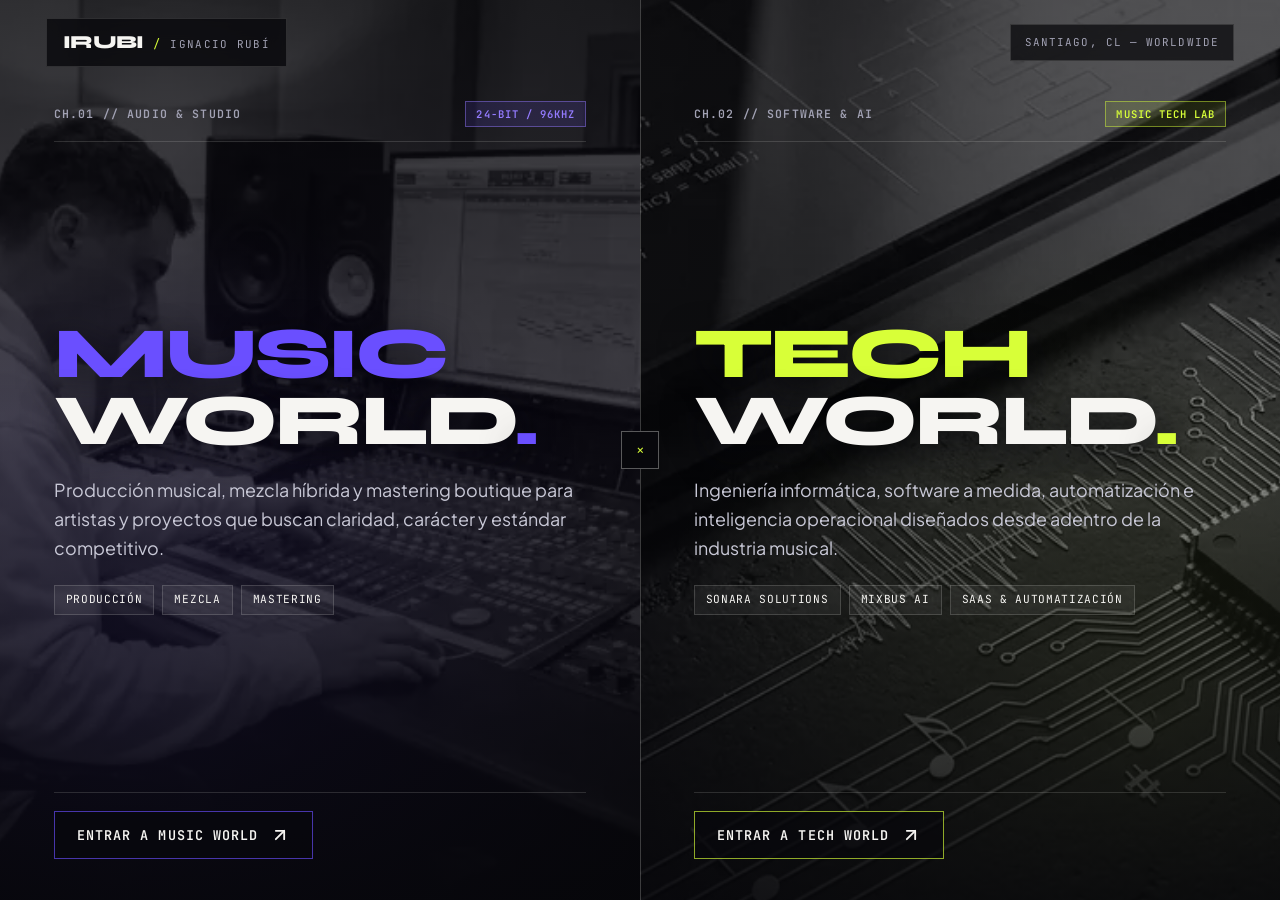
==== commit 9adc7537: "Quitar etiqueta 10 Créditos del panel Music World en portal de inicio" ====
--- a/index.html
+++ b/index.html
@@ -87,7 +87,6 @@
                         <li>Producción</li>
                         <li>Mezcla</li>
                         <li>Mastering</li>
-                        <li>10 Créditos</li>
                     </ul>
                 </div>
 
